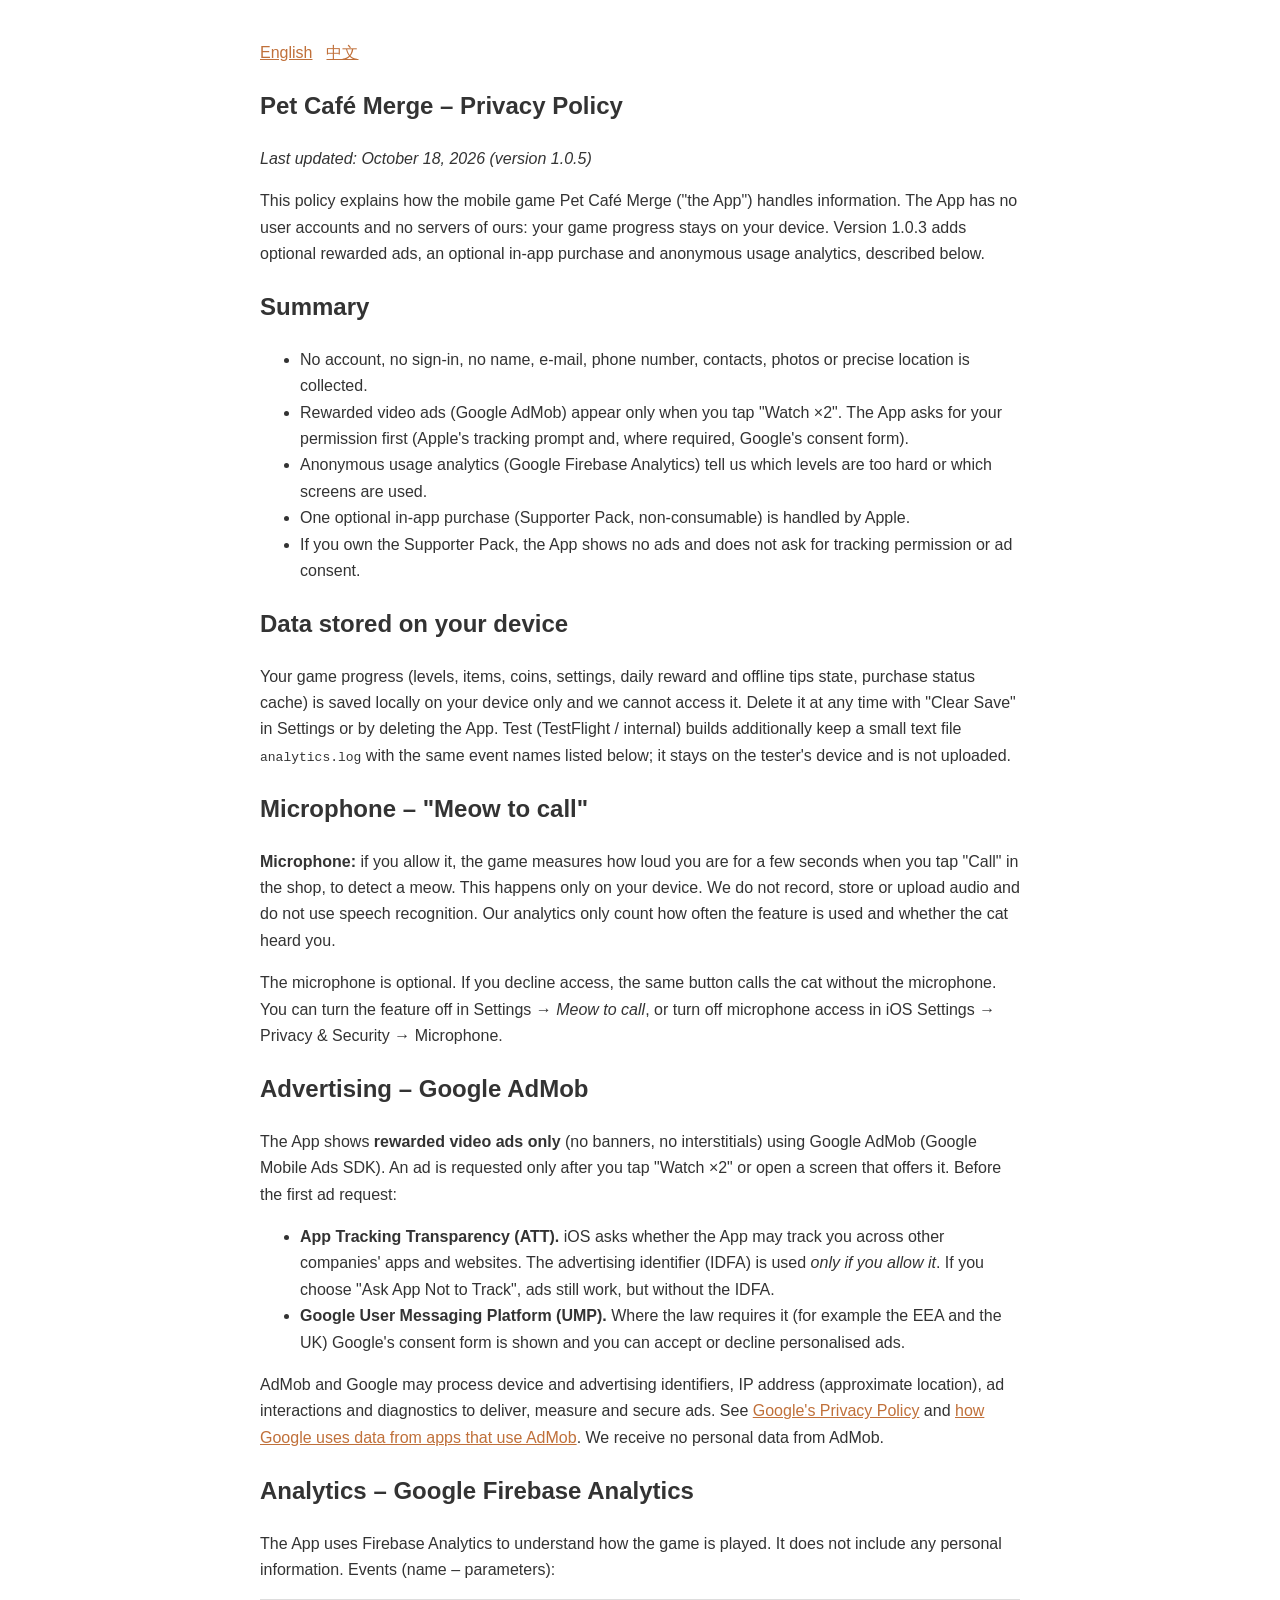
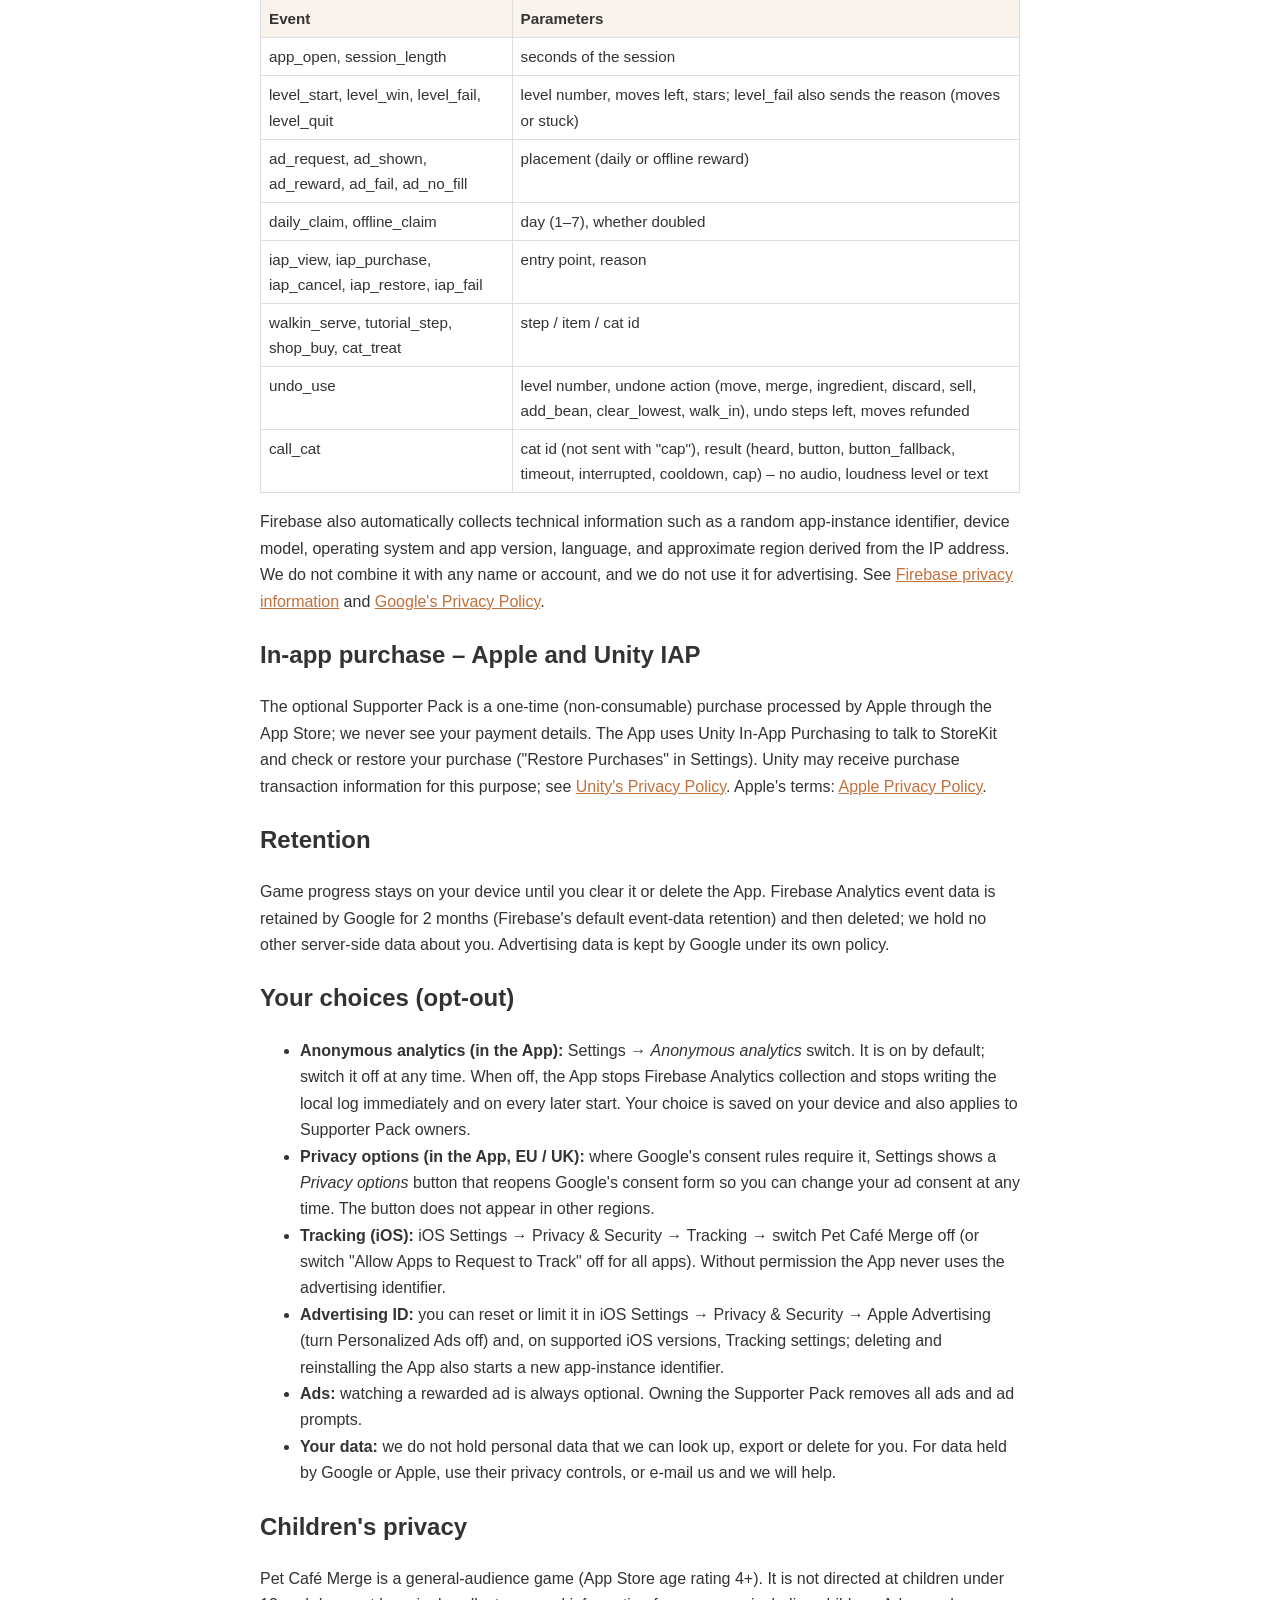
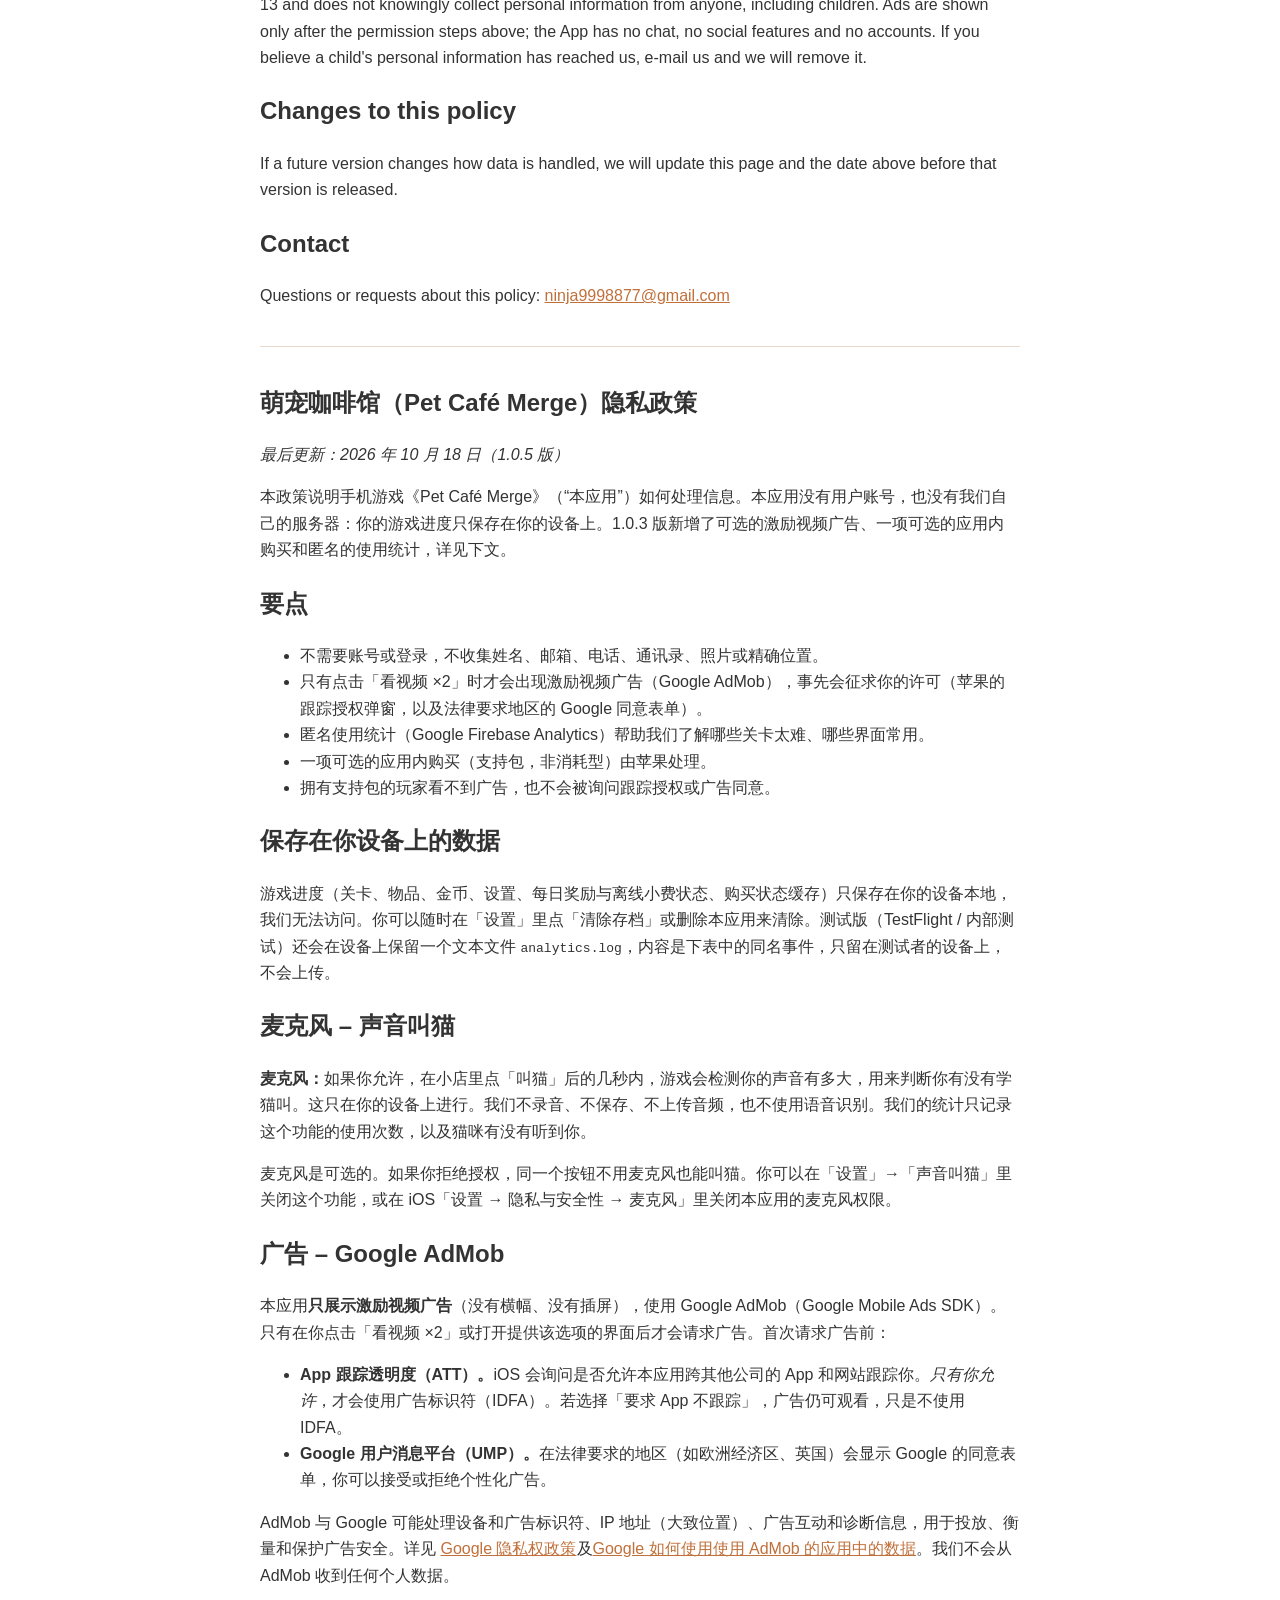
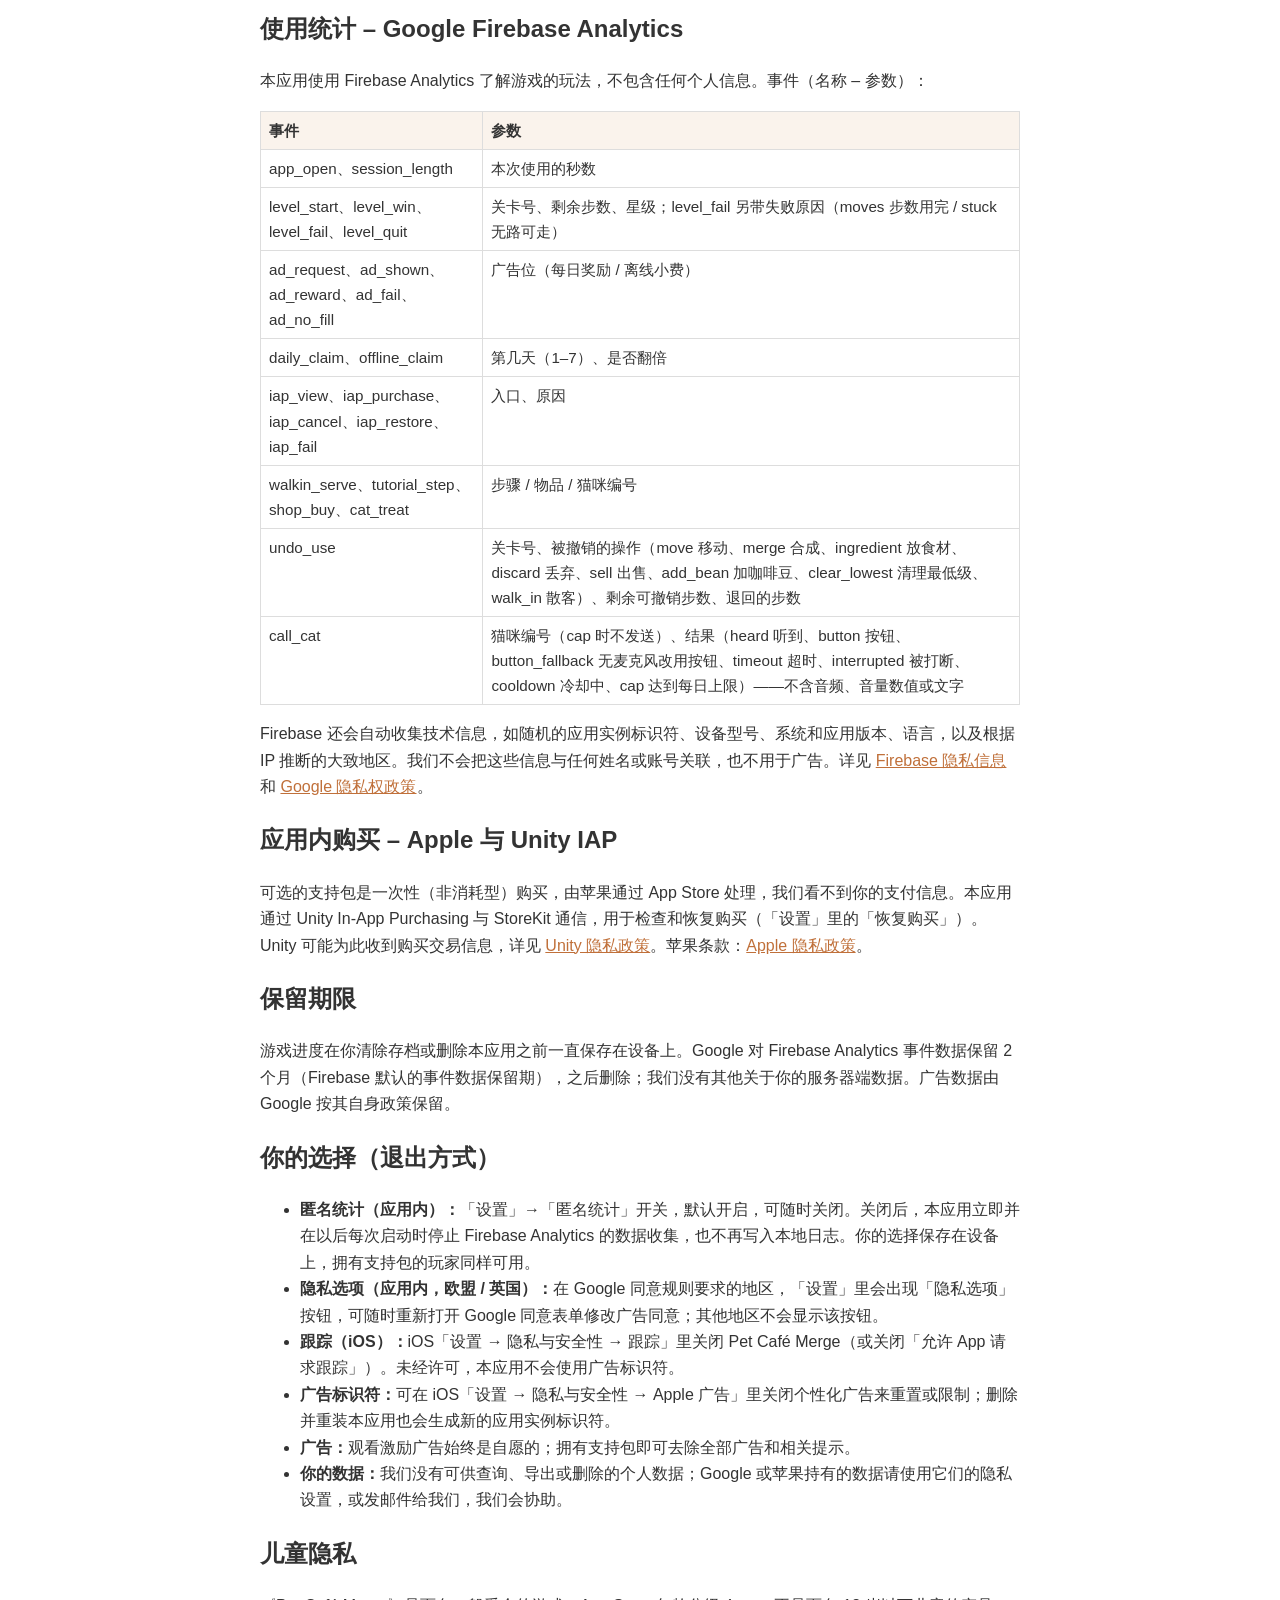
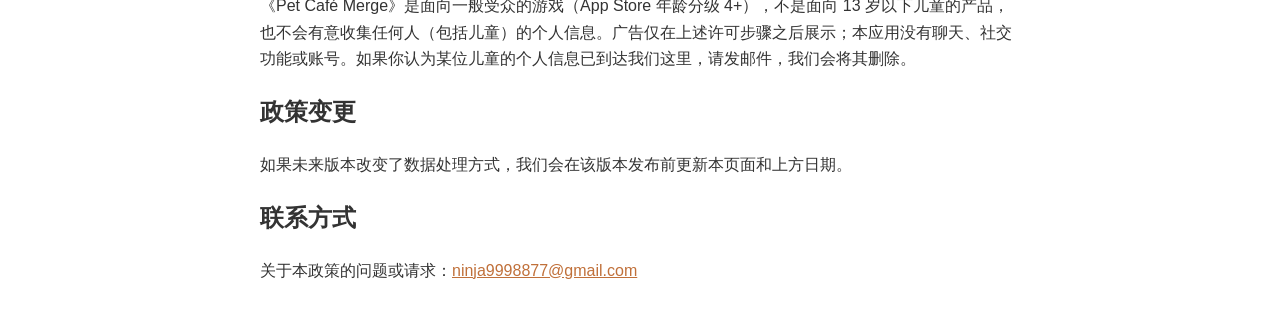
==== privacy.html @ ba5e9dc6 "privacy.html: events table = all events the app logs: add undo_use (1.0.4), level_fail reason, call_" ====
<!doctype html><html lang="en"><head><meta charset="utf-8"><meta name="viewport" content="width=device-width,initial-scale=1"><title>Pet Café Merge – Privacy Policy / 隐私政策</title>
<style>body{font-family:-apple-system,Helvetica,Arial,"PingFang SC","Hiragino Sans GB","Microsoft YaHei",sans-serif;max-width:760px;margin:40px auto;padding:0 20px;line-height:1.65;color:#333}a{color:#c0703a}table{border-collapse:collapse;width:100%;margin:12px 0}td,th{border:1px solid #ddd;padding:6px 8px;text-align:left;vertical-align:top;font-size:.95em}th{background:#faf3ec}nav a{margin-right:14px}hr{border:0;border-top:1px solid #e6d9cc;margin:36px 0}</style></head>
<body>
<nav><a href="#en">English</a><a href="#zh">中文</a></nav>

<section id="en" lang="en">
<h1>Pet Café Merge – Privacy Policy</h1>
<p><em>Last updated: October 18, 2026 (version 1.0.5)</em></p>
<p>This policy explains how the mobile game Pet Café Merge ("the App") handles information. The App has no user accounts and no servers of ours: your game progress stays on your device. Version 1.0.3 adds optional rewarded ads, an optional in-app purchase and anonymous usage analytics, described below.</p>

<h2>Summary</h2>
<ul>
<li>No account, no sign-in, no name, e-mail, phone number, contacts, photos or precise location is collected.</li>
<li>Rewarded video ads (Google AdMob) appear only when you tap "Watch ×2". The App asks for your permission first (Apple's tracking prompt and, where required, Google's consent form).</li>
<li>Anonymous usage analytics (Google Firebase Analytics) tell us which levels are too hard or which screens are used.</li>
<li>One optional in-app purchase (Supporter Pack, non-consumable) is handled by Apple.</li>
<li>If you own the Supporter Pack, the App shows no ads and does not ask for tracking permission or ad consent.</li>
</ul>

<h2>Data stored on your device</h2>
<p>Your game progress (levels, items, coins, settings, daily reward and offline tips state, purchase status cache) is saved locally on your device only and we cannot access it. Delete it at any time with "Clear Save" in Settings or by deleting the App. Test (TestFlight / internal) builds additionally keep a small text file <code>analytics.log</code> with the same event names listed below; it stays on the tester's device and is not uploaded.</p>

<h2>Microphone – "Meow to call"</h2>
<p><strong>Microphone:</strong> if you allow it, the game measures how loud you are for a few seconds when you tap "Call" in the shop, to detect a meow. This happens only on your device. We do not record, store or upload audio and do not use speech recognition. Our analytics only count how often the feature is used and whether the cat heard you.</p>
<p>The microphone is optional. If you decline access, the same button calls the cat without the microphone. You can turn the feature off in Settings → <em>Meow to call</em>, or turn off microphone access in iOS Settings → Privacy &amp; Security → Microphone.</p>

<h2>Advertising – Google AdMob</h2>
<p>The App shows <strong>rewarded video ads only</strong> (no banners, no interstitials) using Google AdMob (Google Mobile Ads SDK). An ad is requested only after you tap "Watch ×2" or open a screen that offers it. Before the first ad request:</p>
<ul>
<li><strong>App Tracking Transparency (ATT).</strong> iOS asks whether the App may track you across other companies' apps and websites. The advertising identifier (IDFA) is used <em>only if you allow it</em>. If you choose "Ask App Not to Track", ads still work, but without the IDFA.</li>
<li><strong>Google User Messaging Platform (UMP).</strong> Where the law requires it (for example the EEA and the UK) Google's consent form is shown and you can accept or decline personalised ads.</li>
</ul>
<p>AdMob and Google may process device and advertising identifiers, IP address (approximate location), ad interactions and diagnostics to deliver, measure and secure ads. See <a href="https://policies.google.com/privacy">Google's Privacy Policy</a> and <a href="https://support.google.com/admob/answer/6128543">how Google uses data from apps that use AdMob</a>. We receive no personal data from AdMob.</p>

<h2>Analytics – Google Firebase Analytics</h2>
<p>The App uses Firebase Analytics to understand how the game is played. It does not include any personal information. Events (name – parameters):</p>
<table>
<tr><th>Event</th><th>Parameters</th></tr>
<tr><td>app_open, session_length</td><td>seconds of the session</td></tr>
<tr><td>level_start, level_win, level_fail, level_quit</td><td>level number, moves left, stars; level_fail also sends the reason (moves or stuck)</td></tr>
<tr><td>ad_request, ad_shown, ad_reward, ad_fail, ad_no_fill</td><td>placement (daily or offline reward)</td></tr>
<tr><td>daily_claim, offline_claim</td><td>day (1–7), whether doubled</td></tr>
<tr><td>iap_view, iap_purchase, iap_cancel, iap_restore, iap_fail</td><td>entry point, reason</td></tr>
<tr><td>walkin_serve, tutorial_step, shop_buy, cat_treat</td><td>step / item / cat id</td></tr>
<tr><td>undo_use</td><td>level number, undone action (move, merge, ingredient, discard, sell, add_bean, clear_lowest, walk_in), undo steps left, moves refunded</td></tr>
<tr><td>call_cat</td><td>cat id (not sent with "cap"), result (heard, button, button_fallback, timeout, interrupted, cooldown, cap) – no audio, loudness level or text</td></tr>
</table>
<p>Firebase also automatically collects technical information such as a random app-instance identifier, device model, operating system and app version, language, and approximate region derived from the IP address. We do not combine it with any name or account, and we do not use it for advertising. See <a href="https://firebase.google.com/support/privacy">Firebase privacy information</a> and <a href="https://policies.google.com/privacy">Google's Privacy Policy</a>.</p>

<h2>In-app purchase – Apple and Unity IAP</h2>
<p>The optional Supporter Pack is a one-time (non-consumable) purchase processed by Apple through the App Store; we never see your payment details. The App uses Unity In-App Purchasing to talk to StoreKit and check or restore your purchase ("Restore Purchases" in Settings). Unity may receive purchase transaction information for this purpose; see <a href="https://unity.com/legal/privacy-policy">Unity's Privacy Policy</a>. Apple's terms: <a href="https://www.apple.com/legal/privacy/">Apple Privacy Policy</a>.</p>

<h2>Retention</h2>
<p>Game progress stays on your device until you clear it or delete the App. Firebase Analytics event data is retained by Google for 2 months (Firebase's default event-data retention) and then deleted; we hold no other server-side data about you. Advertising data is kept by Google under its own policy.</p>

<h2>Your choices (opt-out)</h2>
<ul>
<li><strong>Anonymous analytics (in the App):</strong> Settings → <em>Anonymous analytics</em> switch. It is on by default; switch it off at any time. When off, the App stops Firebase Analytics collection and stops writing the local log immediately and on every later start. Your choice is saved on your device and also applies to Supporter Pack owners.</li>
<li><strong>Privacy options (in the App, EU / UK):</strong> where Google's consent rules require it, Settings shows a <em>Privacy options</em> button that reopens Google's consent form so you can change your ad consent at any time. The button does not appear in other regions.</li>
<li><strong>Tracking (iOS):</strong> iOS Settings → Privacy &amp; Security → Tracking → switch Pet Café Merge off (or switch "Allow Apps to Request to Track" off for all apps). Without permission the App never uses the advertising identifier.</li>
<li><strong>Advertising ID:</strong> you can reset or limit it in iOS Settings → Privacy &amp; Security → Apple Advertising (turn Personalized Ads off) and, on supported iOS versions, Tracking settings; deleting and reinstalling the App also starts a new app-instance identifier.</li>
<li><strong>Ads:</strong> watching a rewarded ad is always optional. Owning the Supporter Pack removes all ads and ad prompts.</li>
<li><strong>Your data:</strong> we do not hold personal data that we can look up, export or delete for you. For data held by Google or Apple, use their privacy controls, or e-mail us and we will help.</li>
</ul>

<h2>Children's privacy</h2>
<p>Pet Café Merge is a general-audience game (App Store age rating 4+). It is not directed at children under 13 and does not knowingly collect personal information from anyone, including children. Ads are shown only after the permission steps above; the App has no chat, no social features and no accounts. If you believe a child's personal information has reached us, e-mail us and we will remove it.</p>

<h2>Changes to this policy</h2>
<p>If a future version changes how data is handled, we will update this page and the date above before that version is released.</p>

<h2>Contact</h2>
<p>Questions or requests about this policy: <a href="mailto:ninja9998877@gmail.com">ninja9998877@gmail.com</a></p>
</section>

<hr>

<section id="zh" lang="zh-Hans">
<h1>萌宠咖啡馆（Pet Café Merge）隐私政策</h1>
<p><em>最后更新：2026 年 10 月 18 日（1.0.5 版）</em></p>
<p>本政策说明手机游戏《Pet Café Merge》（“本应用”）如何处理信息。本应用没有用户账号，也没有我们自己的服务器：你的游戏进度只保存在你的设备上。1.0.3 版新增了可选的激励视频广告、一项可选的应用内购买和匿名的使用统计，详见下文。</p>

<h2>要点</h2>
<ul>
<li>不需要账号或登录，不收集姓名、邮箱、电话、通讯录、照片或精确位置。</li>
<li>只有点击「看视频 ×2」时才会出现激励视频广告（Google AdMob），事先会征求你的许可（苹果的跟踪授权弹窗，以及法律要求地区的 Google 同意表单）。</li>
<li>匿名使用统计（Google Firebase Analytics）帮助我们了解哪些关卡太难、哪些界面常用。</li>
<li>一项可选的应用内购买（支持包，非消耗型）由苹果处理。</li>
<li>拥有支持包的玩家看不到广告，也不会被询问跟踪授权或广告同意。</li>
</ul>

<h2>保存在你设备上的数据</h2>
<p>游戏进度（关卡、物品、金币、设置、每日奖励与离线小费状态、购买状态缓存）只保存在你的设备本地，我们无法访问。你可以随时在「设置」里点「清除存档」或删除本应用来清除。测试版（TestFlight / 内部测试）还会在设备上保留一个文本文件 <code>analytics.log</code>，内容是下表中的同名事件，只留在测试者的设备上，不会上传。</p>

<h2>麦克风 – 声音叫猫</h2>
<p><strong>麦克风：</strong>如果你允许，在小店里点「叫猫」后的几秒内，游戏会检测你的声音有多大，用来判断你有没有学猫叫。这只在你的设备上进行。我们不录音、不保存、不上传音频，也不使用语音识别。我们的统计只记录这个功能的使用次数，以及猫咪有没有听到你。</p>
<p>麦克风是可选的。如果你拒绝授权，同一个按钮不用麦克风也能叫猫。你可以在「设置」→「声音叫猫」里关闭这个功能，或在 iOS「设置 → 隐私与安全性 → 麦克风」里关闭本应用的麦克风权限。</p>

<h2>广告 – Google AdMob</h2>
<p>本应用<strong>只展示激励视频广告</strong>（没有横幅、没有插屏），使用 Google AdMob（Google Mobile Ads SDK）。只有在你点击「看视频 ×2」或打开提供该选项的界面后才会请求广告。首次请求广告前：</p>
<ul>
<li><strong>App 跟踪透明度（ATT）。</strong>iOS 会询问是否允许本应用跨其他公司的 App 和网站跟踪你。<em>只有你允许</em>，才会使用广告标识符（IDFA）。若选择「要求 App 不跟踪」，广告仍可观看，只是不使用 IDFA。</li>
<li><strong>Google 用户消息平台（UMP）。</strong>在法律要求的地区（如欧洲经济区、英国）会显示 Google 的同意表单，你可以接受或拒绝个性化广告。</li>
</ul>
<p>AdMob 与 Google 可能处理设备和广告标识符、IP 地址（大致位置）、广告互动和诊断信息，用于投放、衡量和保护广告安全。详见 <a href="https://policies.google.com/privacy?hl=zh-CN">Google 隐私权政策</a>及<a href="https://support.google.com/admob/answer/6128543?hl=zh-Hans">Google 如何使用使用 AdMob 的应用中的数据</a>。我们不会从 AdMob 收到任何个人数据。</p>

<h2>使用统计 – Google Firebase Analytics</h2>
<p>本应用使用 Firebase Analytics 了解游戏的玩法，不包含任何个人信息。事件（名称 – 参数）：</p>
<table>
<tr><th>事件</th><th>参数</th></tr>
<tr><td>app_open、session_length</td><td>本次使用的秒数</td></tr>
<tr><td>level_start、level_win、level_fail、level_quit</td><td>关卡号、剩余步数、星级；level_fail 另带失败原因（moves 步数用完 / stuck 无路可走）</td></tr>
<tr><td>ad_request、ad_shown、ad_reward、ad_fail、ad_no_fill</td><td>广告位（每日奖励 / 离线小费）</td></tr>
<tr><td>daily_claim、offline_claim</td><td>第几天（1–7）、是否翻倍</td></tr>
<tr><td>iap_view、iap_purchase、iap_cancel、iap_restore、iap_fail</td><td>入口、原因</td></tr>
<tr><td>walkin_serve、tutorial_step、shop_buy、cat_treat</td><td>步骤 / 物品 / 猫咪编号</td></tr>
<tr><td>undo_use</td><td>关卡号、被撤销的操作（move 移动、merge 合成、ingredient 放食材、discard 丢弃、sell 出售、add_bean 加咖啡豆、clear_lowest 清理最低级、walk_in 散客）、剩余可撤销步数、退回的步数</td></tr>
<tr><td>call_cat</td><td>猫咪编号（cap 时不发送）、结果（heard 听到、button 按钮、button_fallback 无麦克风改用按钮、timeout 超时、interrupted 被打断、cooldown 冷却中、cap 达到每日上限）——不含音频、音量数值或文字</td></tr>
</table>
<p>Firebase 还会自动收集技术信息，如随机的应用实例标识符、设备型号、系统和应用版本、语言，以及根据 IP 推断的大致地区。我们不会把这些信息与任何姓名或账号关联，也不用于广告。详见 <a href="https://firebase.google.com/support/privacy?hl=zh-cn">Firebase 隐私信息</a>和 <a href="https://policies.google.com/privacy?hl=zh-CN">Google 隐私权政策</a>。</p>

<h2>应用内购买 – Apple 与 Unity IAP</h2>
<p>可选的支持包是一次性（非消耗型）购买，由苹果通过 App Store 处理，我们看不到你的支付信息。本应用通过 Unity In-App Purchasing 与 StoreKit 通信，用于检查和恢复购买（「设置」里的「恢复购买」）。Unity 可能为此收到购买交易信息，详见 <a href="https://unity.com/legal/privacy-policy">Unity 隐私政策</a>。苹果条款：<a href="https://www.apple.com/legal/privacy/zh-cn/">Apple 隐私政策</a>。</p>

<h2>保留期限</h2>
<p>游戏进度在你清除存档或删除本应用之前一直保存在设备上。Google 对 Firebase Analytics 事件数据保留 2 个月（Firebase 默认的事件数据保留期），之后删除；我们没有其他关于你的服务器端数据。广告数据由 Google 按其自身政策保留。</p>

<h2>你的选择（退出方式）</h2>
<ul>
<li><strong>匿名统计（应用内）：</strong>「设置」→「匿名统计」开关，默认开启，可随时关闭。关闭后，本应用立即并在以后每次启动时停止 Firebase Analytics 的数据收集，也不再写入本地日志。你的选择保存在设备上，拥有支持包的玩家同样可用。</li>
<li><strong>隐私选项（应用内，欧盟 / 英国）：</strong>在 Google 同意规则要求的地区，「设置」里会出现「隐私选项」按钮，可随时重新打开 Google 同意表单修改广告同意；其他地区不会显示该按钮。</li>
<li><strong>跟踪（iOS）：</strong>iOS「设置 → 隐私与安全性 → 跟踪」里关闭 Pet Café Merge（或关闭「允许 App 请求跟踪」）。未经许可，本应用不会使用广告标识符。</li>
<li><strong>广告标识符：</strong>可在 iOS「设置 → 隐私与安全性 → Apple 广告」里关闭个性化广告来重置或限制；删除并重装本应用也会生成新的应用实例标识符。</li>
<li><strong>广告：</strong>观看激励广告始终是自愿的；拥有支持包即可去除全部广告和相关提示。</li>
<li><strong>你的数据：</strong>我们没有可供查询、导出或删除的个人数据；Google 或苹果持有的数据请使用它们的隐私设置，或发邮件给我们，我们会协助。</li>
</ul>

<h2>儿童隐私</h2>
<p>《Pet Café Merge》是面向一般受众的游戏（App Store 年龄分级 4+），不是面向 13 岁以下儿童的产品，也不会有意收集任何人（包括儿童）的个人信息。广告仅在上述许可步骤之后展示；本应用没有聊天、社交功能或账号。如果你认为某位儿童的个人信息已到达我们这里，请发邮件，我们会将其删除。</p>

<h2>政策变更</h2>
<p>如果未来版本改变了数据处理方式，我们会在该版本发布前更新本页面和上方日期。</p>

<h2>联系方式</h2>
<p>关于本政策的问题或请求：<a href="mailto:ninja9998877@gmail.com">ninja9998877@gmail.com</a></p>
</section>
</body></html>
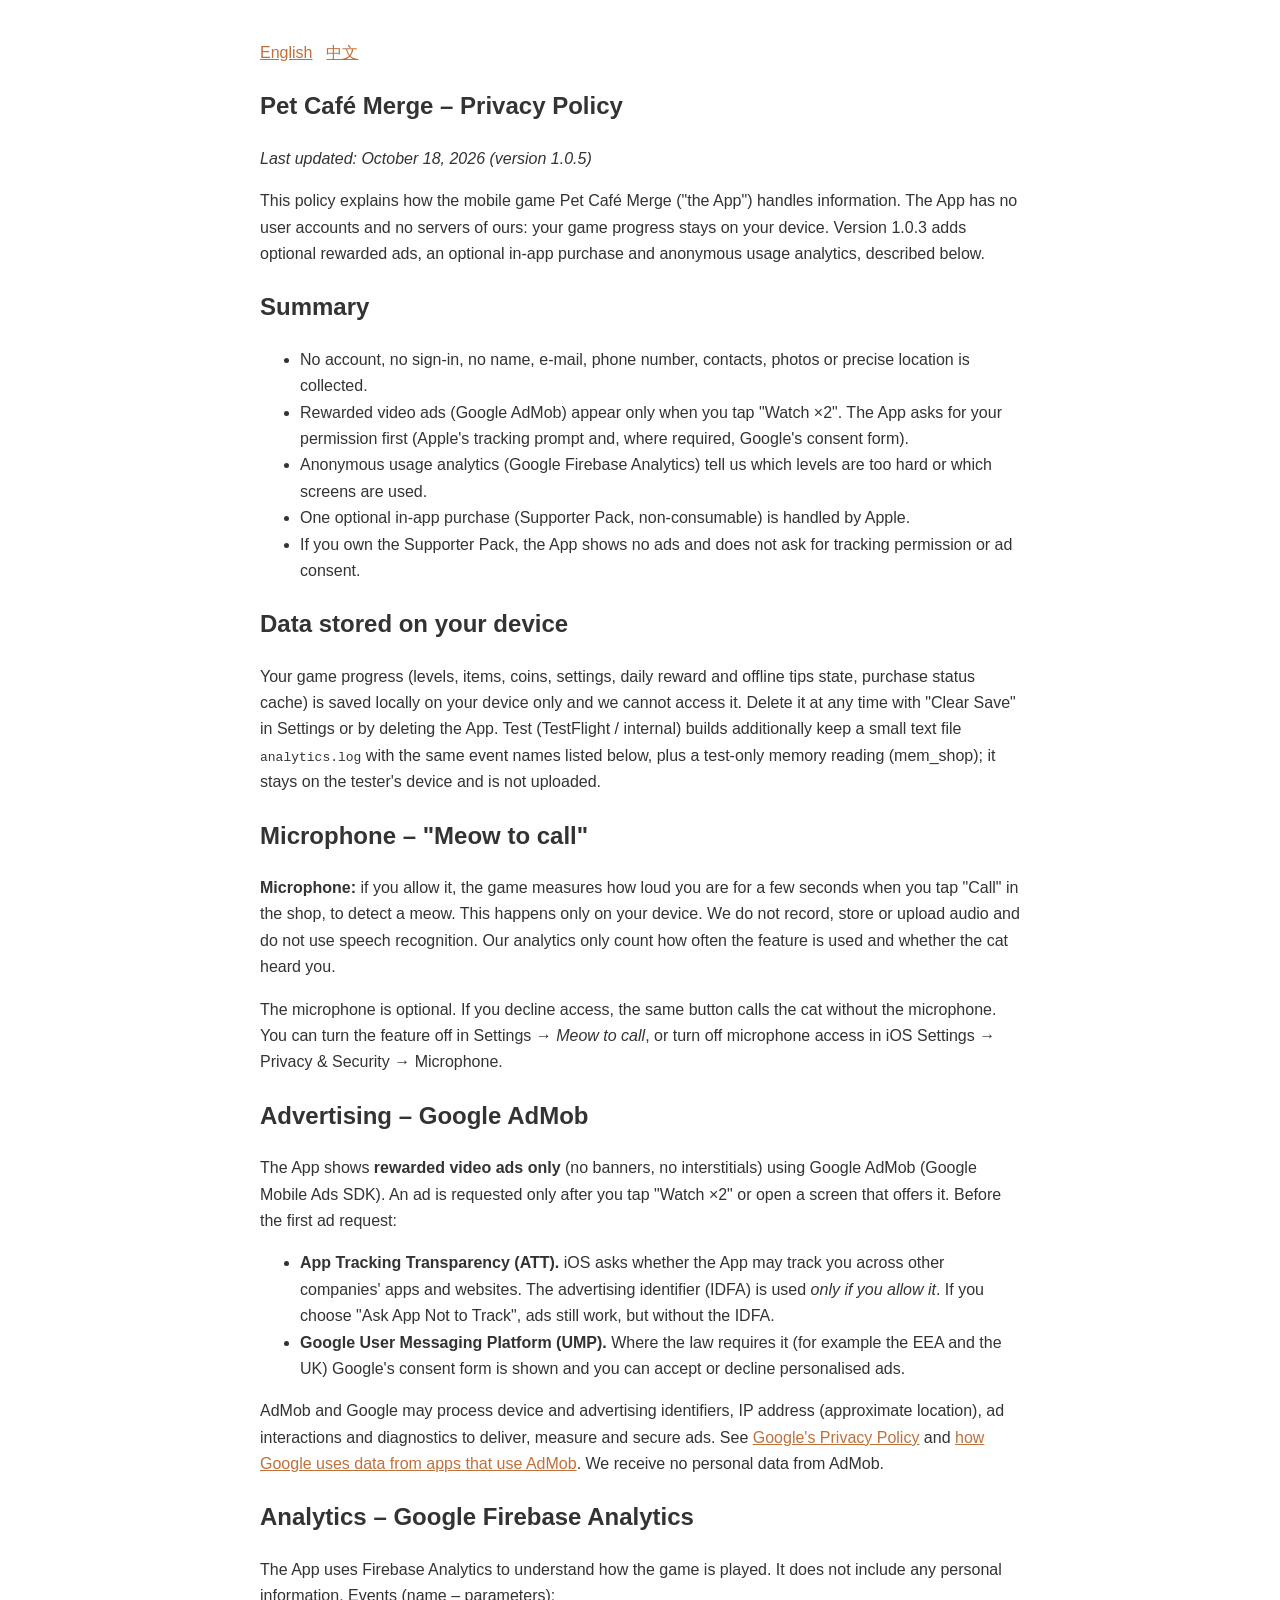
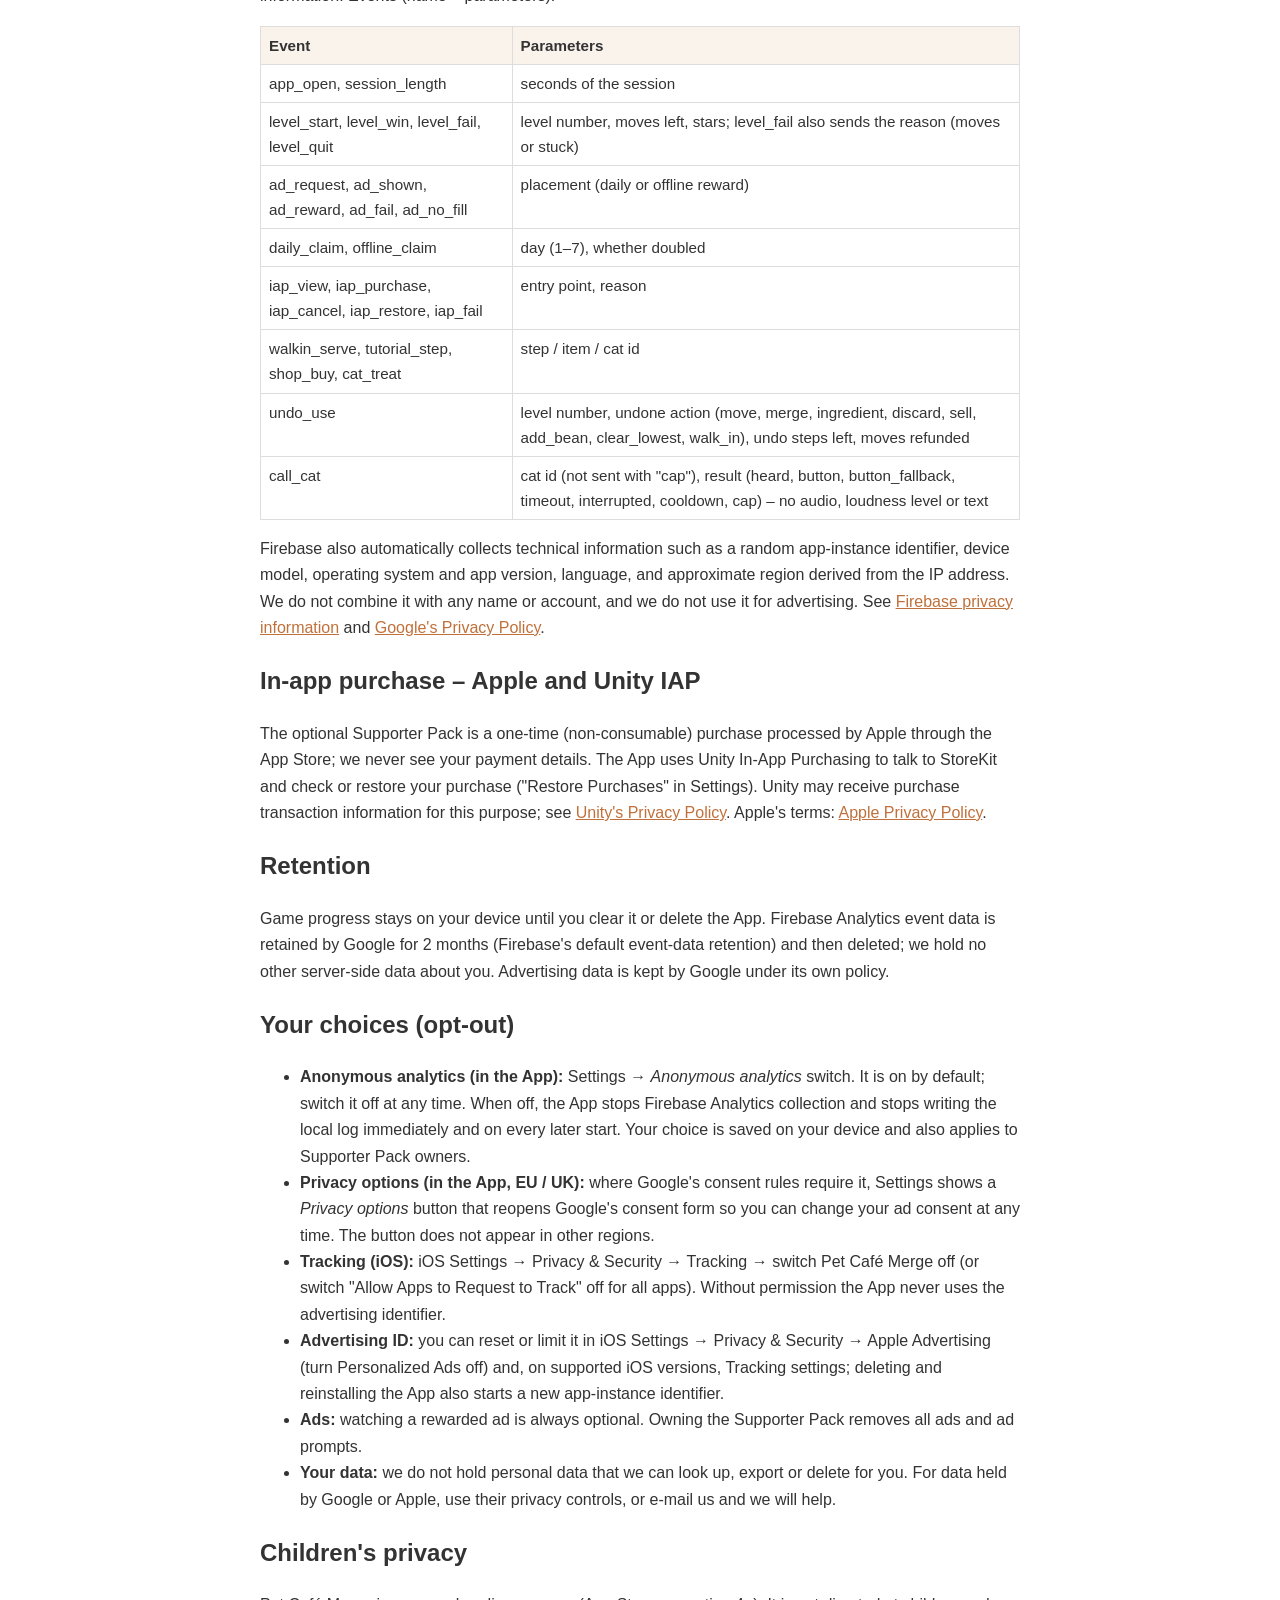
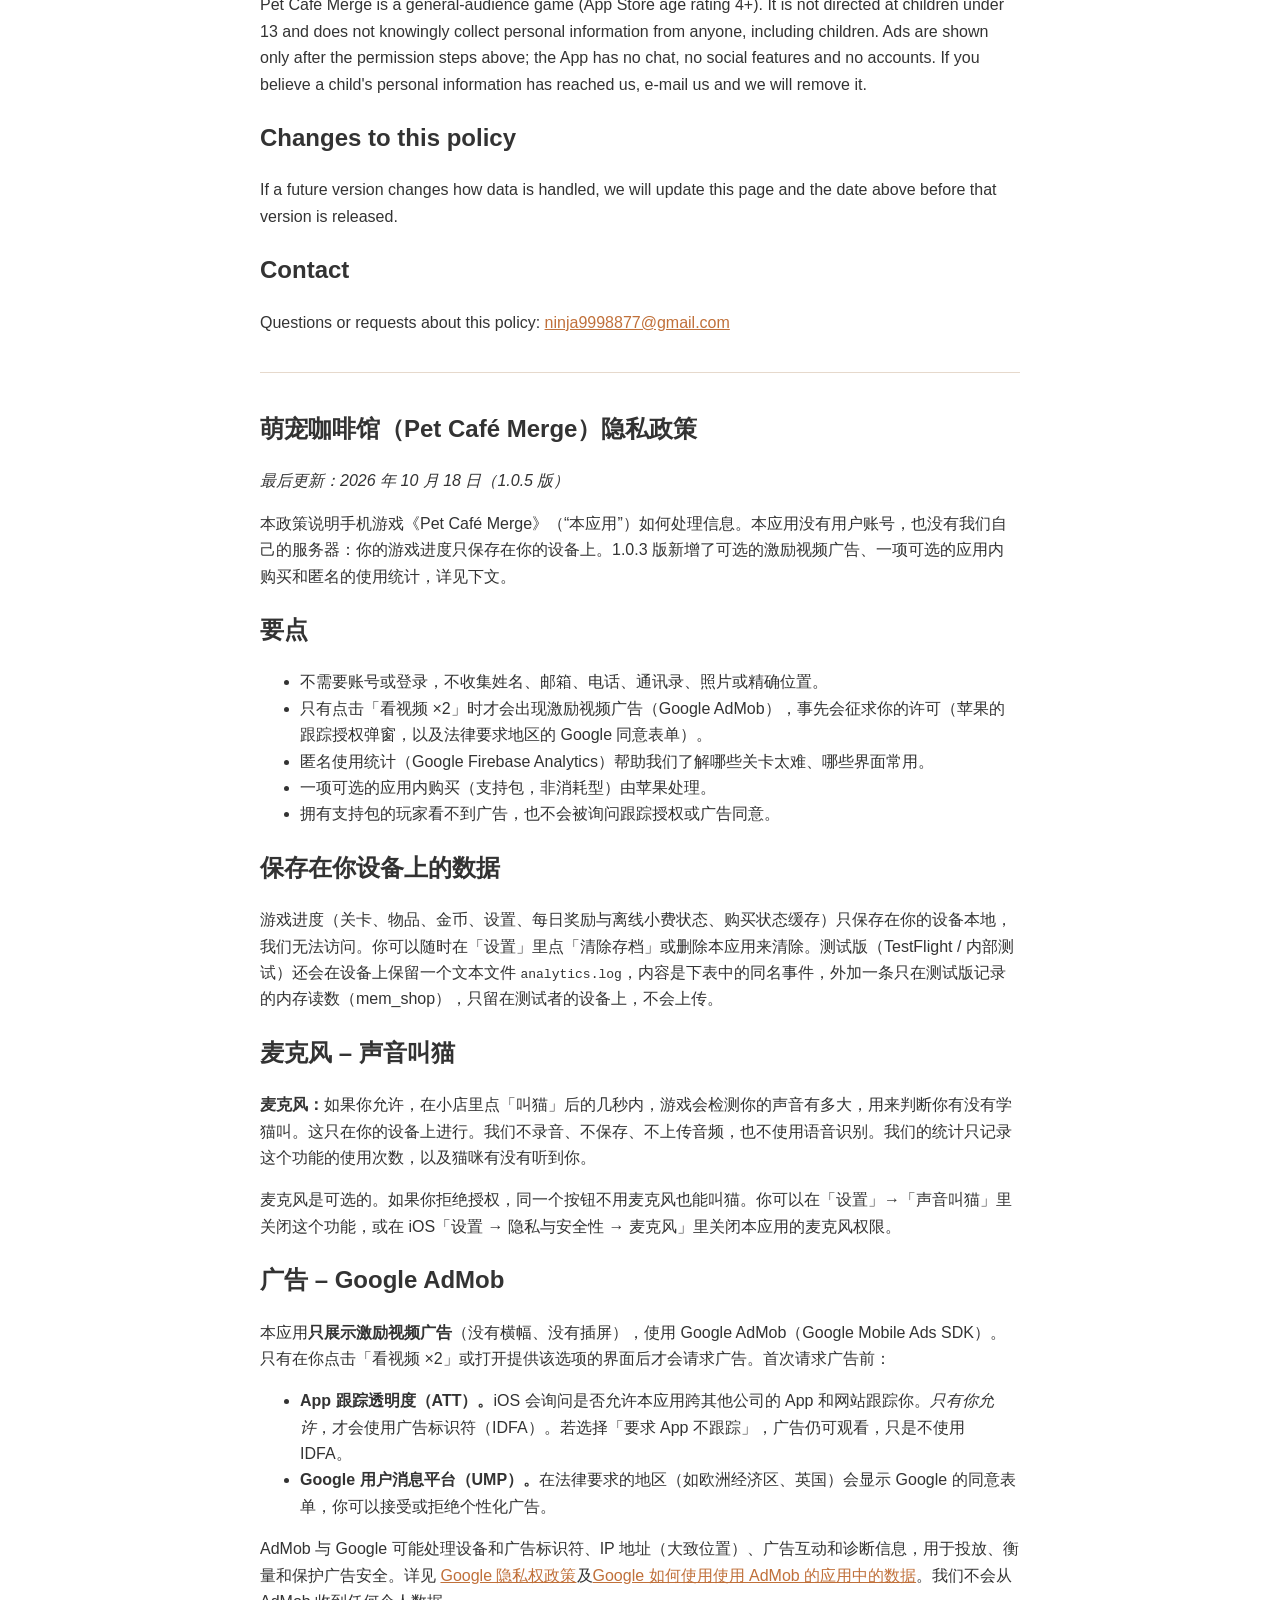
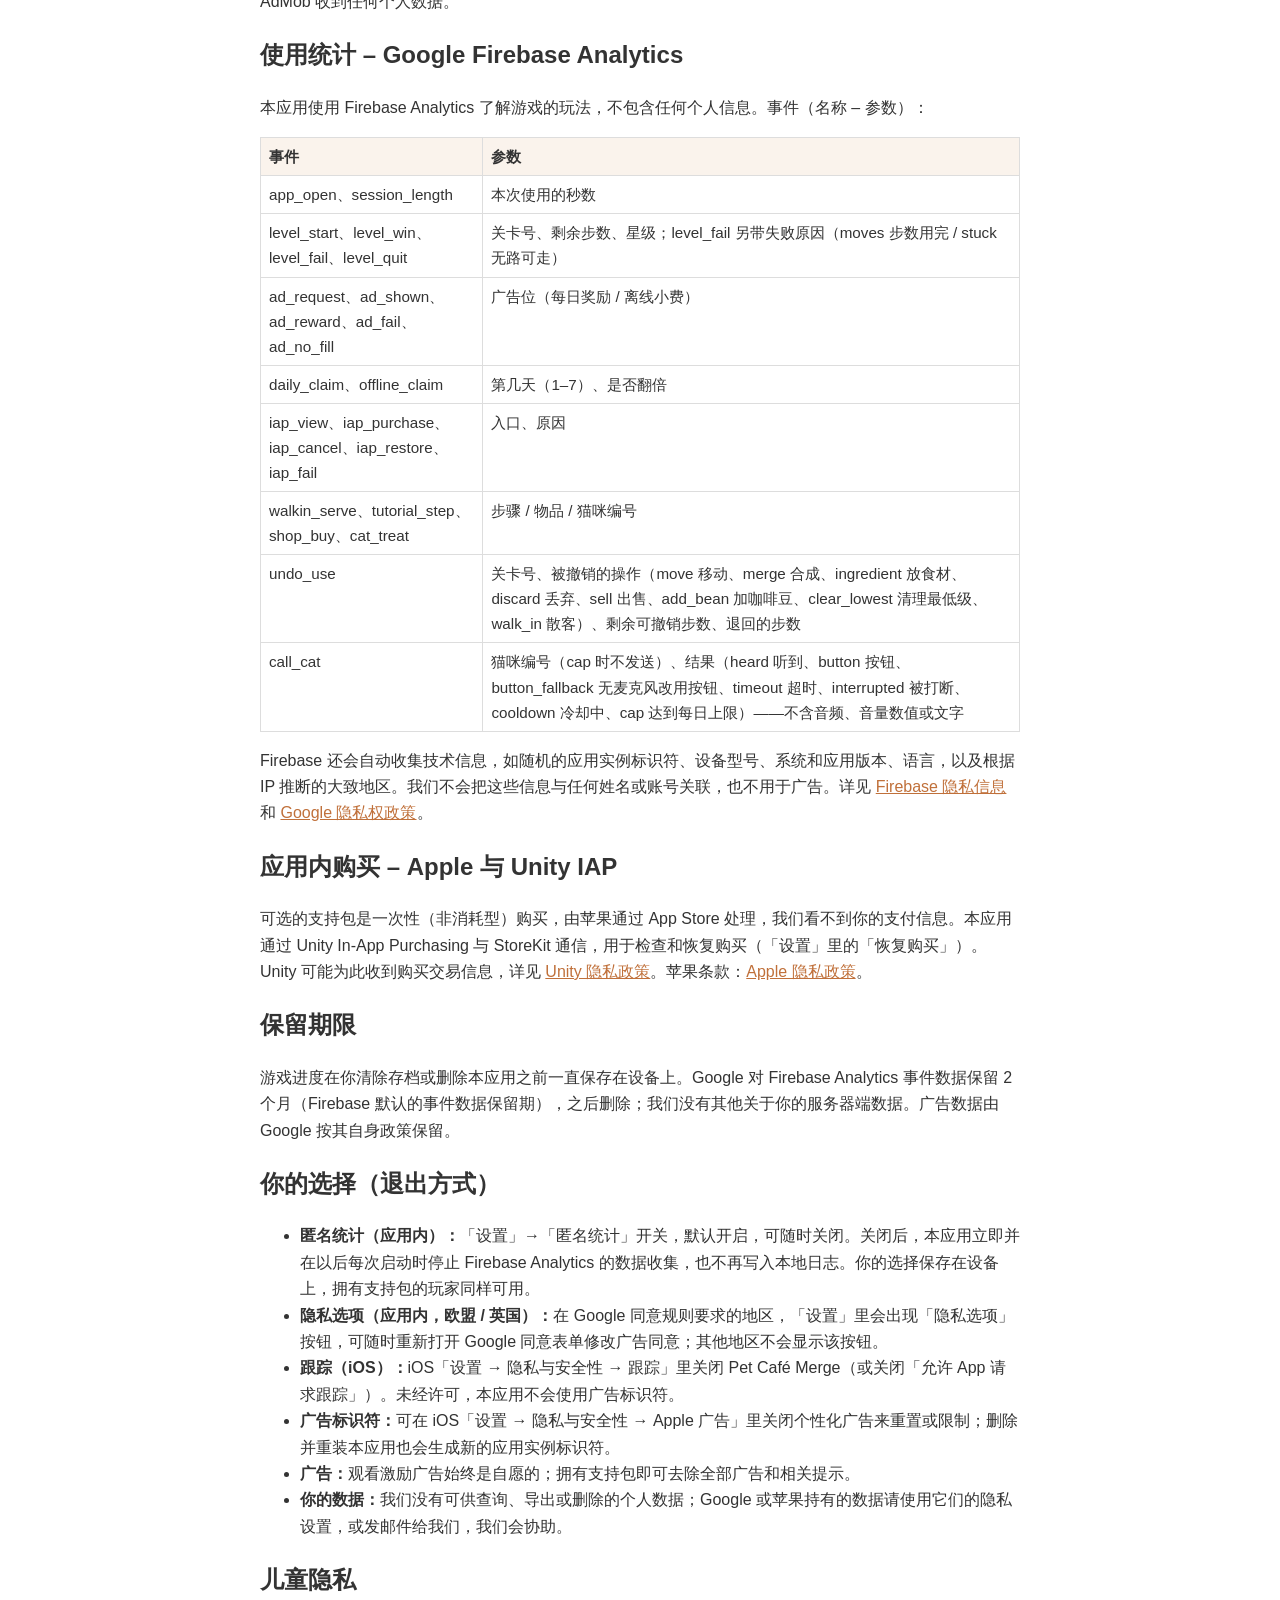
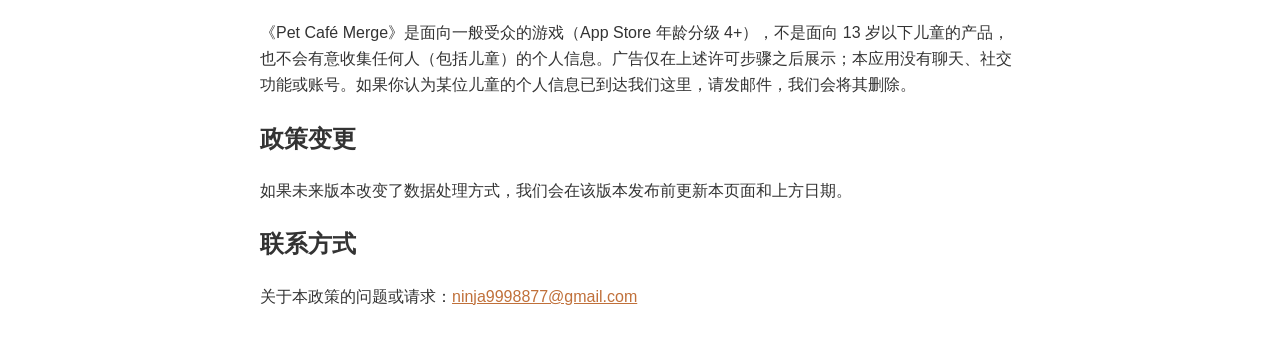
==== commit 1e1a8ec7: "privacy.html: test-build analytics.log also has a test-only memory reading (mem_shop), EN + 中文" ====
--- a/privacy.html
+++ b/privacy.html
@@ -18,7 +18,7 @@
 </ul>
 
 <h2>Data stored on your device</h2>
-<p>Your game progress (levels, items, coins, settings, daily reward and offline tips state, purchase status cache) is saved locally on your device only and we cannot access it. Delete it at any time with "Clear Save" in Settings or by deleting the App. Test (TestFlight / internal) builds additionally keep a small text file <code>analytics.log</code> with the same event names listed below; it stays on the tester's device and is not uploaded.</p>
+<p>Your game progress (levels, items, coins, settings, daily reward and offline tips state, purchase status cache) is saved locally on your device only and we cannot access it. Delete it at any time with "Clear Save" in Settings or by deleting the App. Test (TestFlight / internal) builds additionally keep a small text file <code>analytics.log</code> with the same event names listed below, plus a test-only memory reading (mem_shop); it stays on the tester's device and is not uploaded.</p>
 
 <h2>Microphone – "Meow to call"</h2>
 <p><strong>Microphone:</strong> if you allow it, the game measures how loud you are for a few seconds when you tap "Call" in the shop, to detect a meow. This happens only on your device. We do not record, store or upload audio and do not use speech recognition. Our analytics only count how often the feature is used and whether the cat heard you.</p>
@@ -90,7 +90,7 @@
 </ul>
 
 <h2>保存在你设备上的数据</h2>
-<p>游戏进度（关卡、物品、金币、设置、每日奖励与离线小费状态、购买状态缓存）只保存在你的设备本地，我们无法访问。你可以随时在「设置」里点「清除存档」或删除本应用来清除。测试版（TestFlight / 内部测试）还会在设备上保留一个文本文件 <code>analytics.log</code>，内容是下表中的同名事件，只留在测试者的设备上，不会上传。</p>
+<p>游戏进度（关卡、物品、金币、设置、每日奖励与离线小费状态、购买状态缓存）只保存在你的设备本地，我们无法访问。你可以随时在「设置」里点「清除存档」或删除本应用来清除。测试版（TestFlight / 内部测试）还会在设备上保留一个文本文件 <code>analytics.log</code>，内容是下表中的同名事件，外加一条只在测试版记录的内存读数（mem_shop），只留在测试者的设备上，不会上传。</p>
 
 <h2>麦克风 – 声音叫猫</h2>
 <p><strong>麦克风：</strong>如果你允许，在小店里点「叫猫」后的几秒内，游戏会检测你的声音有多大，用来判断你有没有学猫叫。这只在你的设备上进行。我们不录音、不保存、不上传音频，也不使用语音识别。我们的统计只记录这个功能的使用次数，以及猫咪有没有听到你。</p>
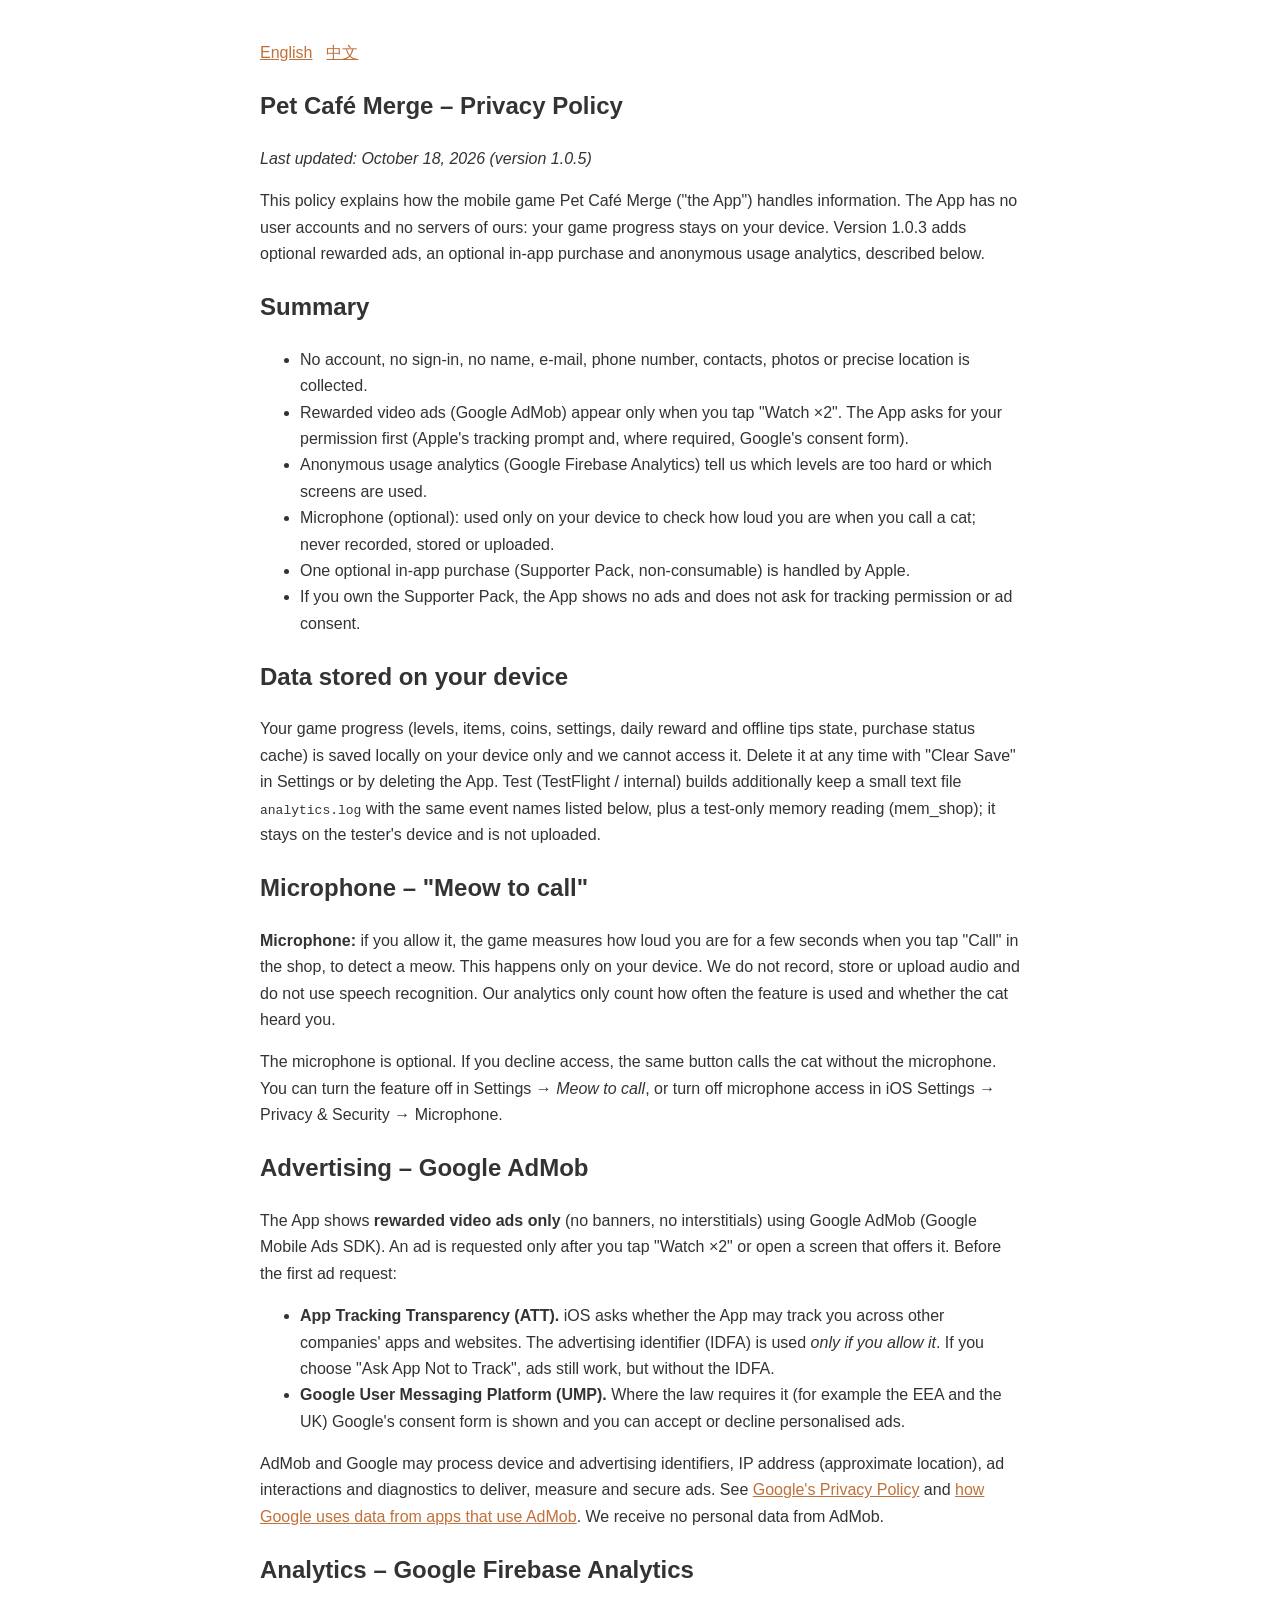
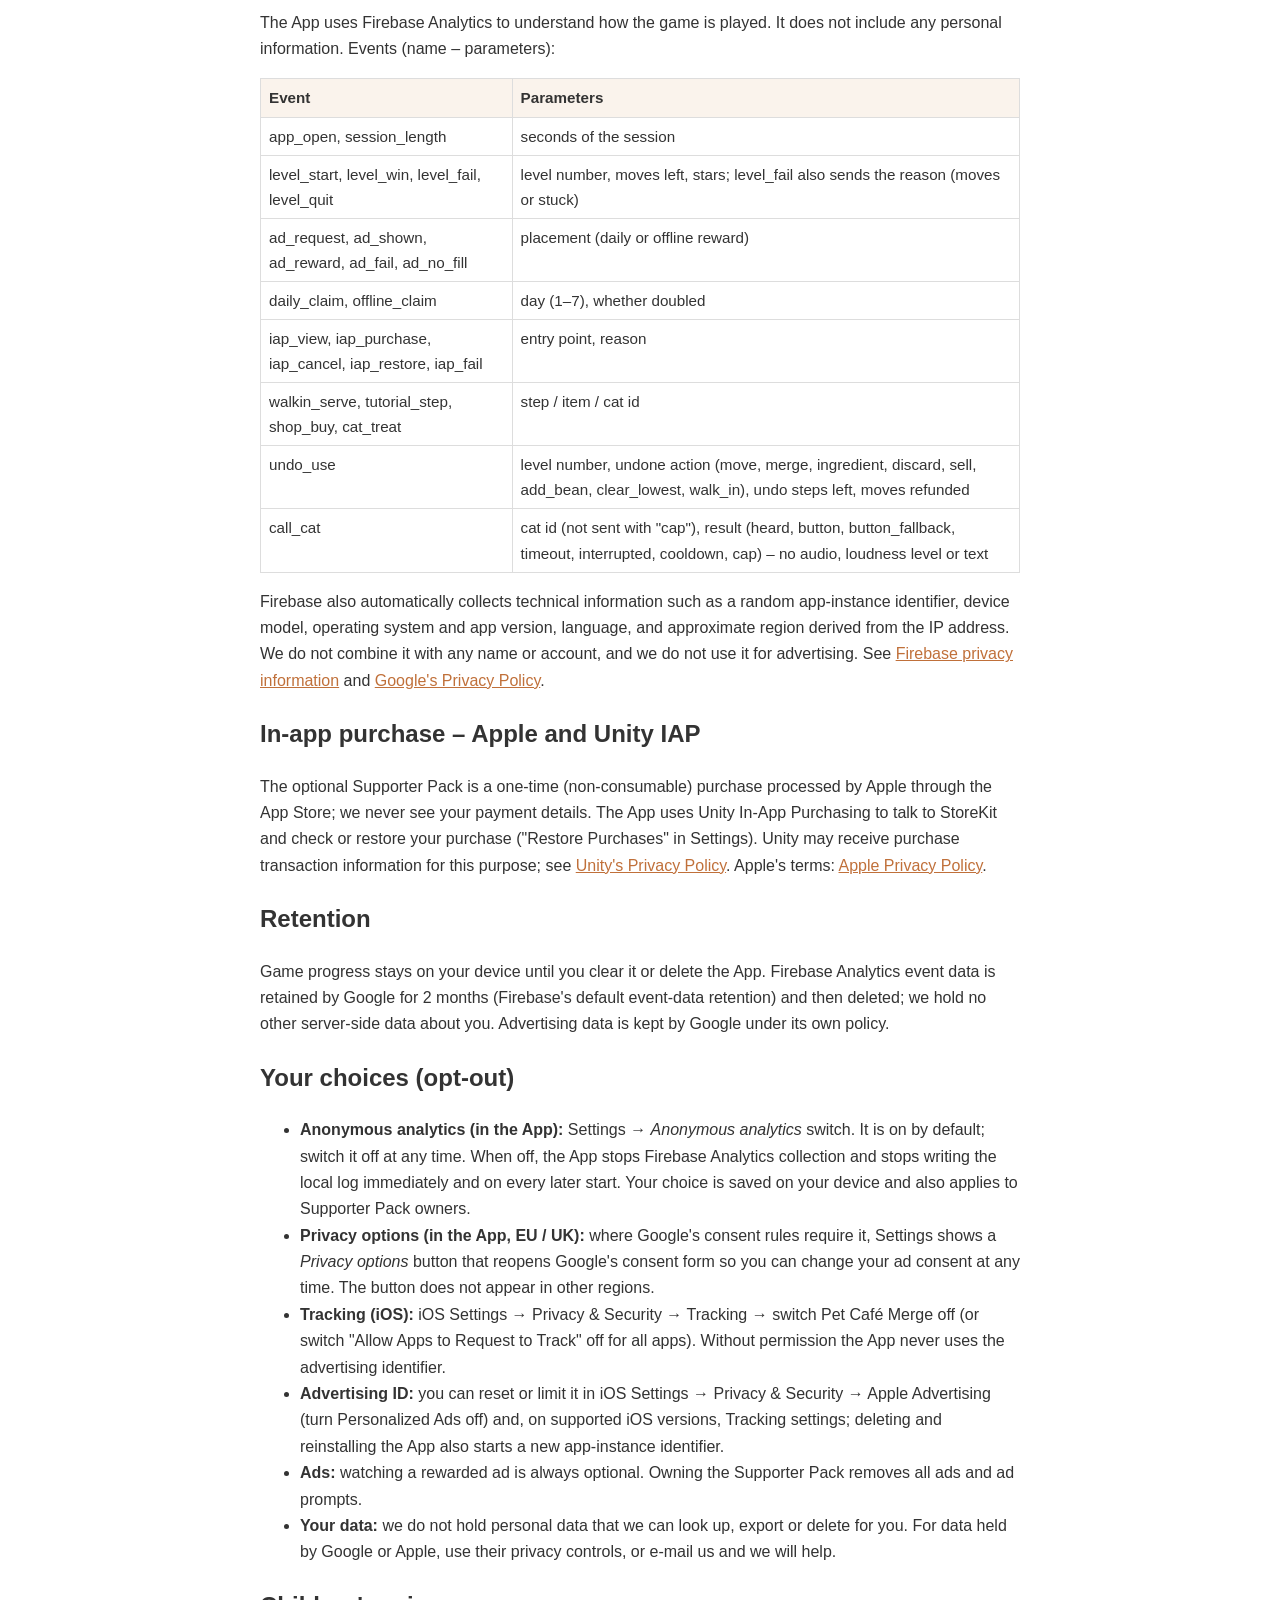
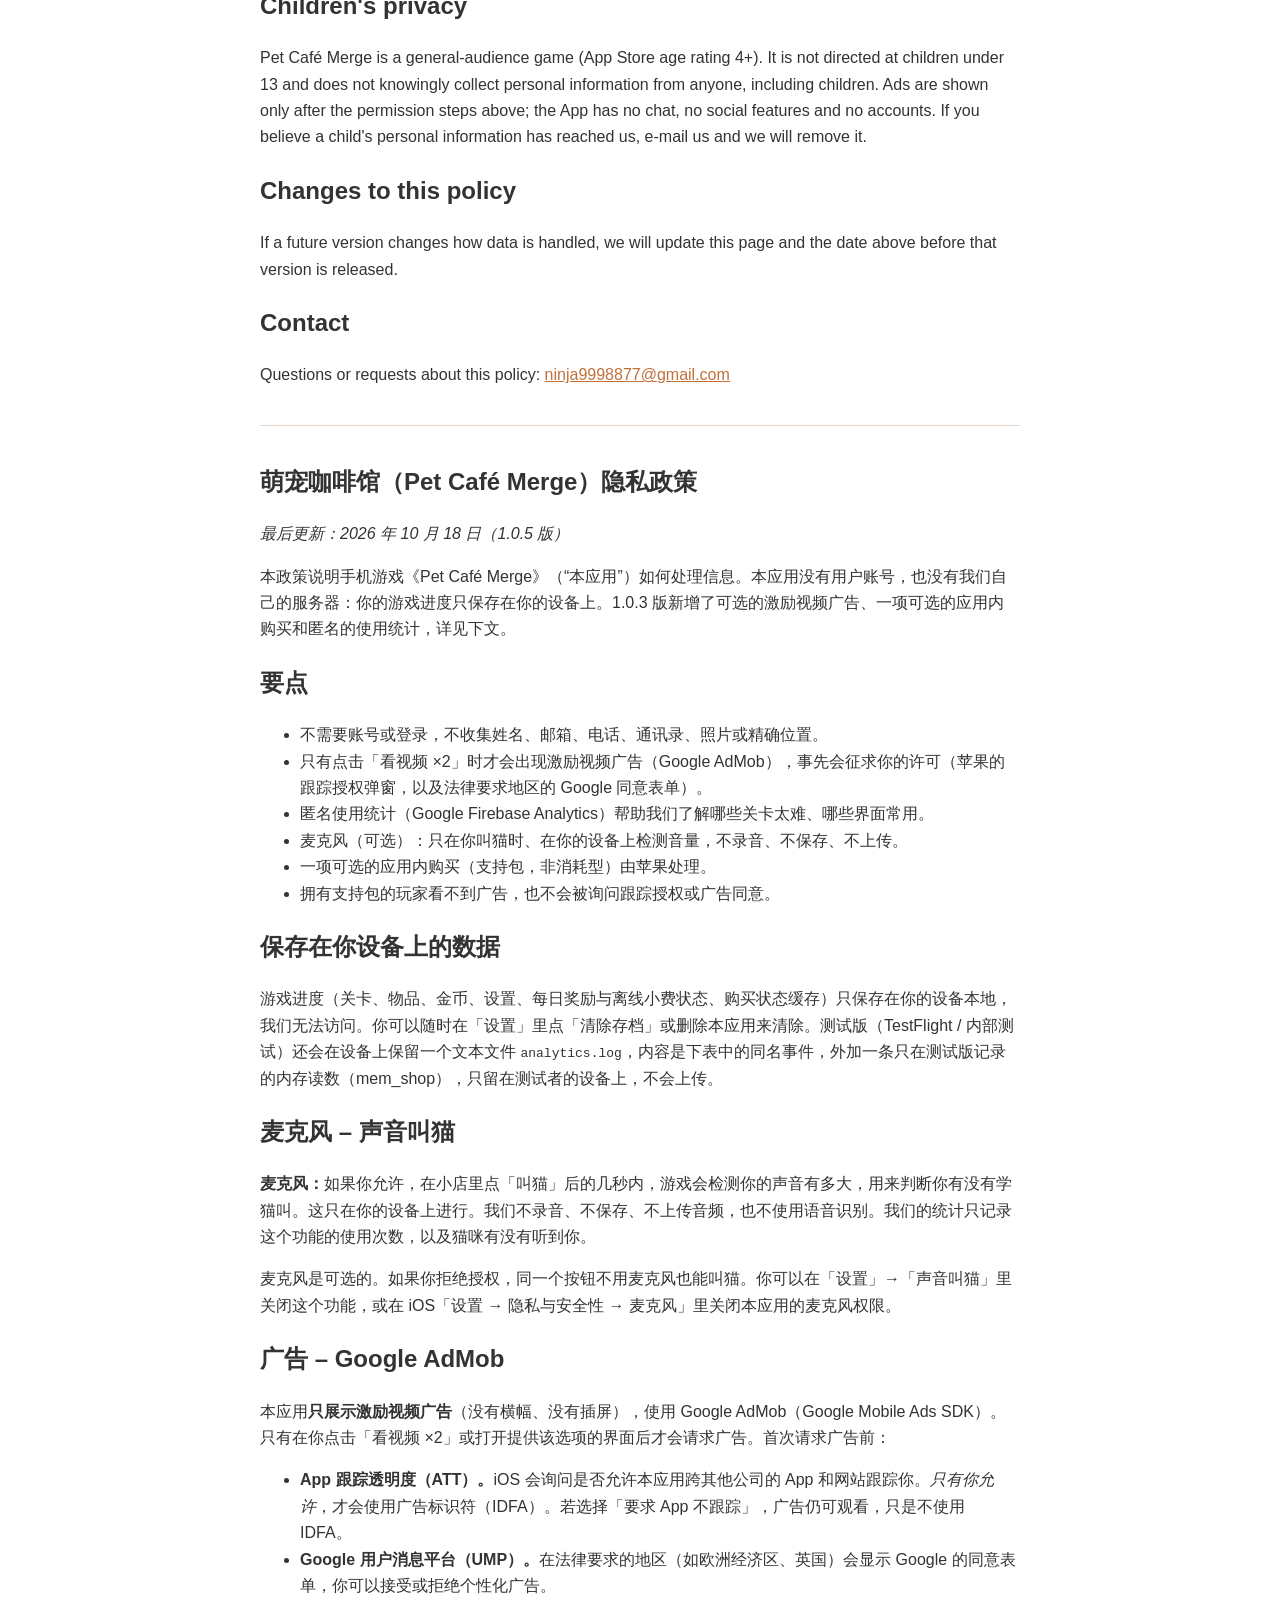
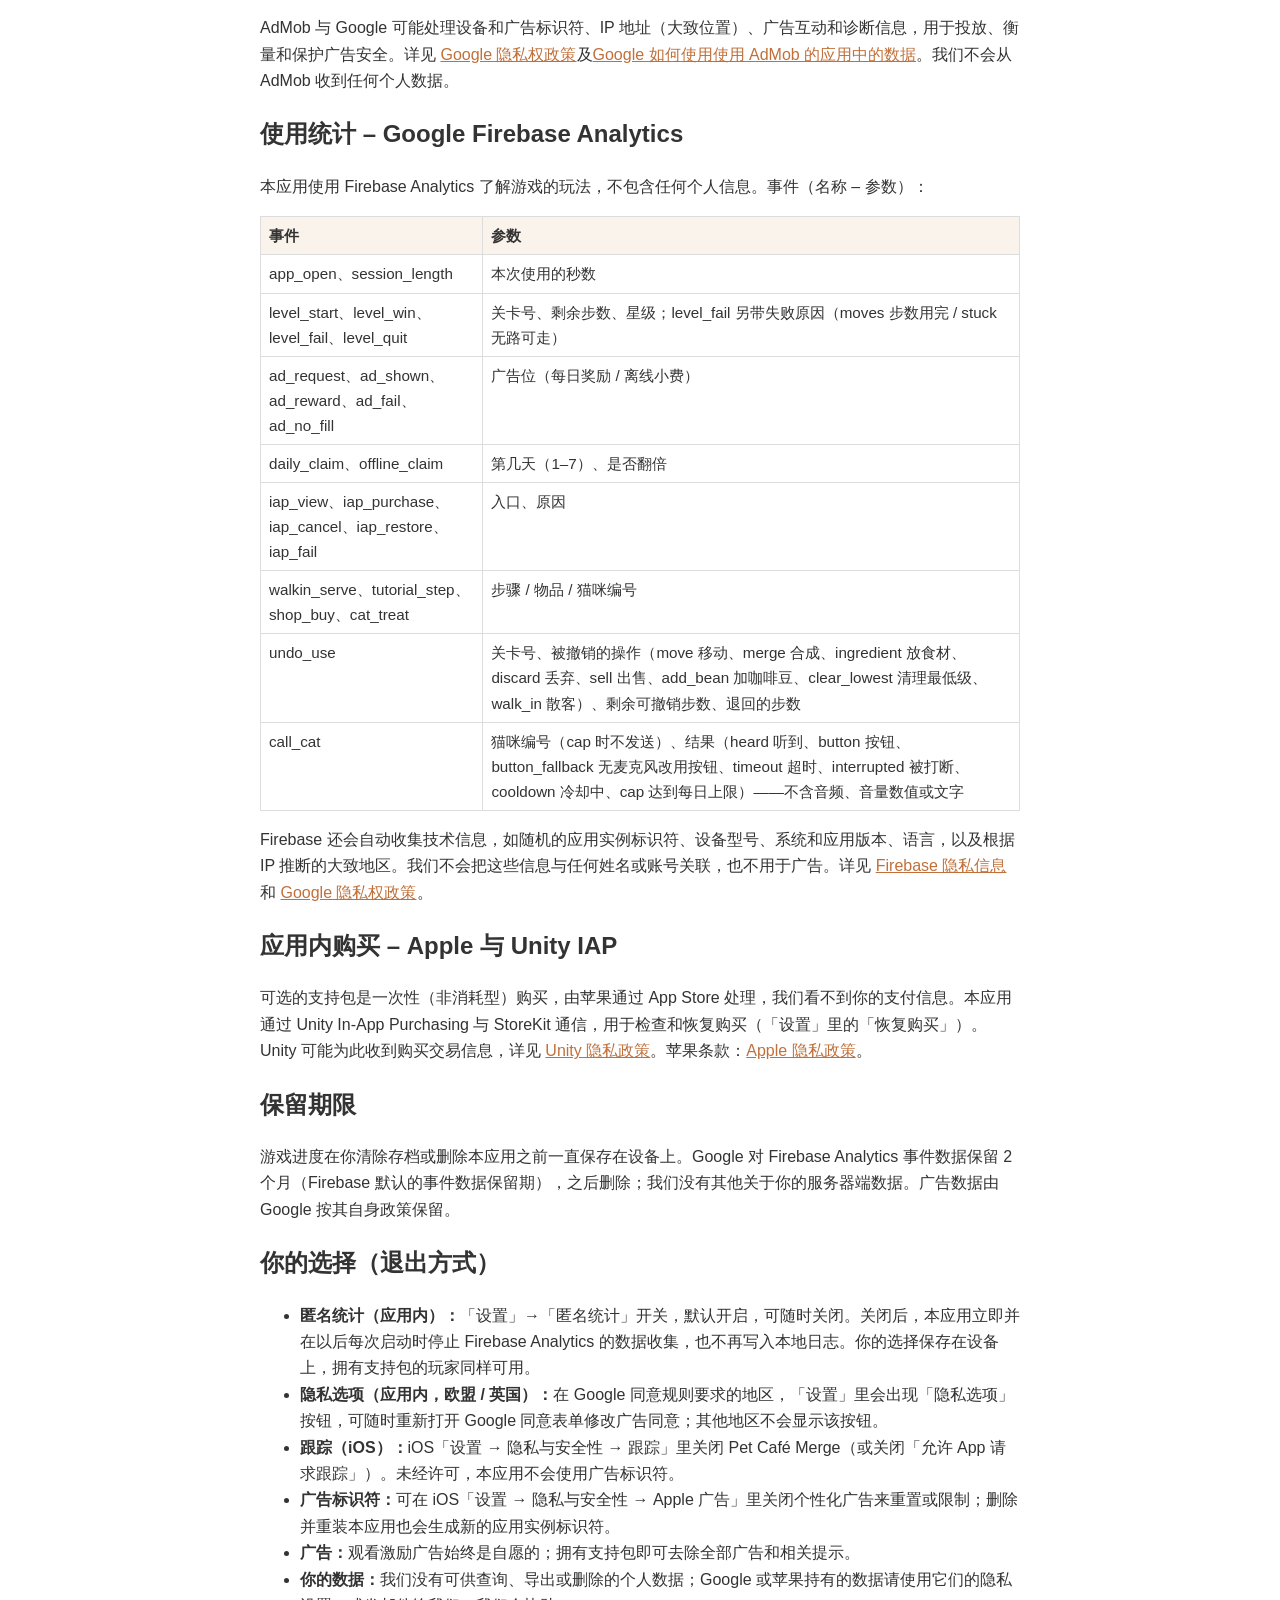
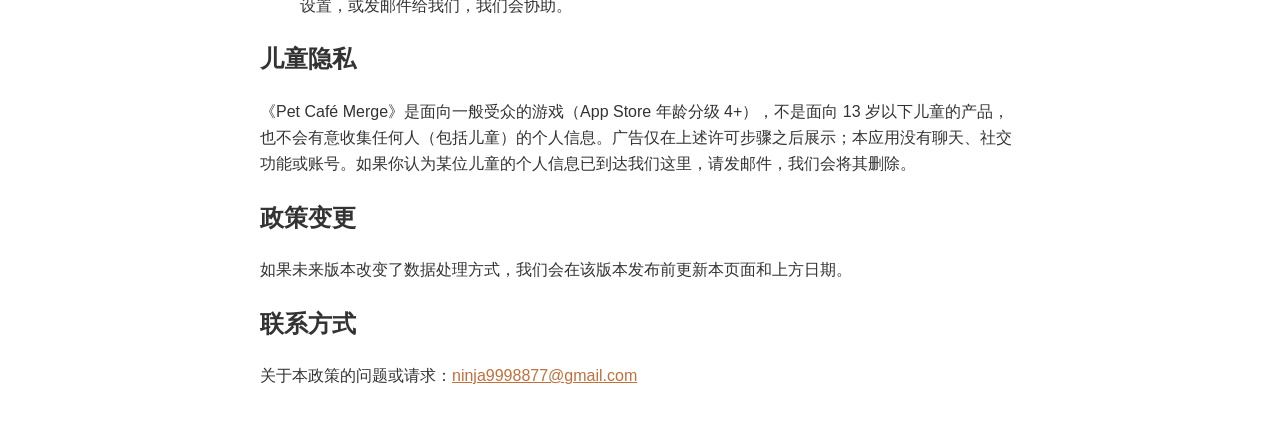
==== commit aa8a7279: "privacy: add optional microphone line to Summary / 要点" ====
--- a/privacy.html
+++ b/privacy.html
@@ -13,6 +13,7 @@
 <li>No account, no sign-in, no name, e-mail, phone number, contacts, photos or precise location is collected.</li>
 <li>Rewarded video ads (Google AdMob) appear only when you tap "Watch ×2". The App asks for your permission first (Apple's tracking prompt and, where required, Google's consent form).</li>
 <li>Anonymous usage analytics (Google Firebase Analytics) tell us which levels are too hard or which screens are used.</li>
+<li>Microphone (optional): used only on your device to check how loud you are when you call a cat; never recorded, stored or uploaded.</li>
 <li>One optional in-app purchase (Supporter Pack, non-consumable) is handled by Apple.</li>
 <li>If you own the Supporter Pack, the App shows no ads and does not ask for tracking permission or ad consent.</li>
 </ul>
@@ -85,6 +86,7 @@
 <li>不需要账号或登录，不收集姓名、邮箱、电话、通讯录、照片或精确位置。</li>
 <li>只有点击「看视频 ×2」时才会出现激励视频广告（Google AdMob），事先会征求你的许可（苹果的跟踪授权弹窗，以及法律要求地区的 Google 同意表单）。</li>
 <li>匿名使用统计（Google Firebase Analytics）帮助我们了解哪些关卡太难、哪些界面常用。</li>
+<li>麦克风（可选）：只在你叫猫时、在你的设备上检测音量，不录音、不保存、不上传。</li>
 <li>一项可选的应用内购买（支持包，非消耗型）由苹果处理。</li>
 <li>拥有支持包的玩家看不到广告，也不会被询问跟踪授权或广告同意。</li>
 </ul>
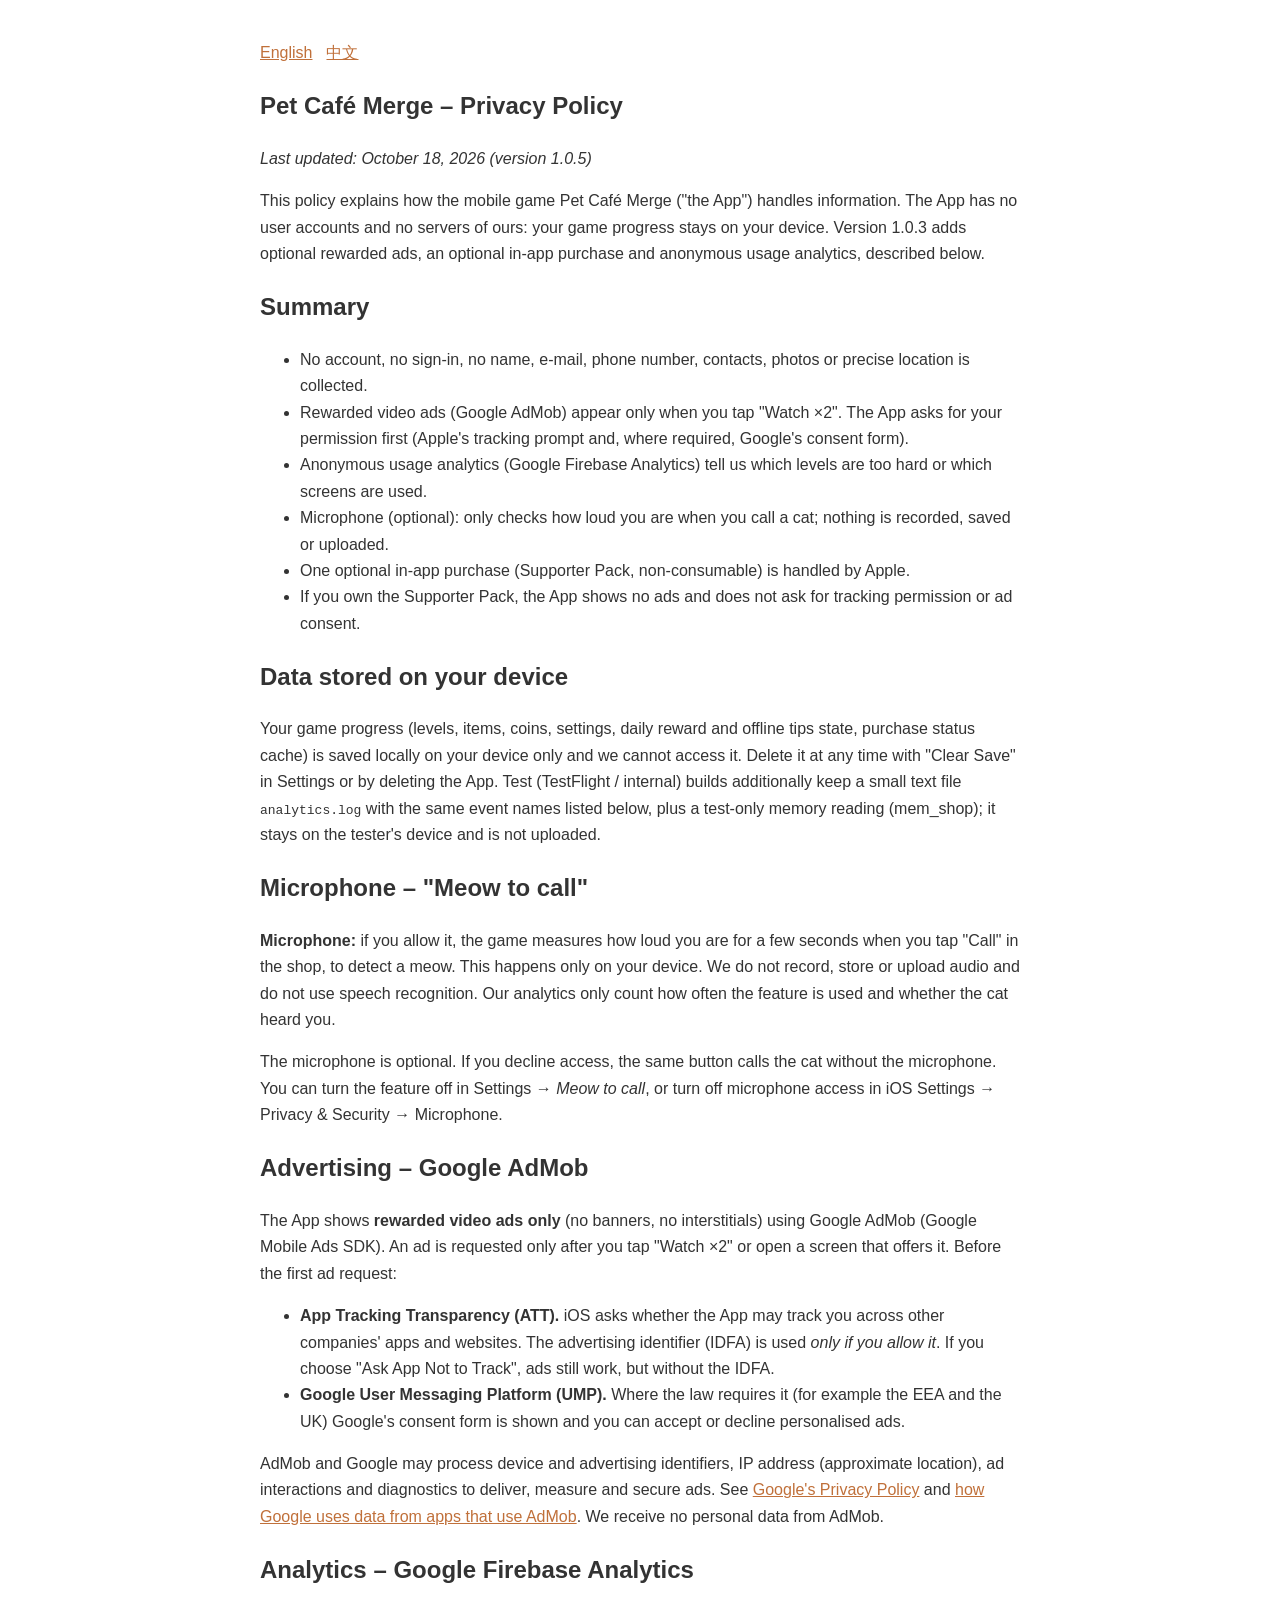
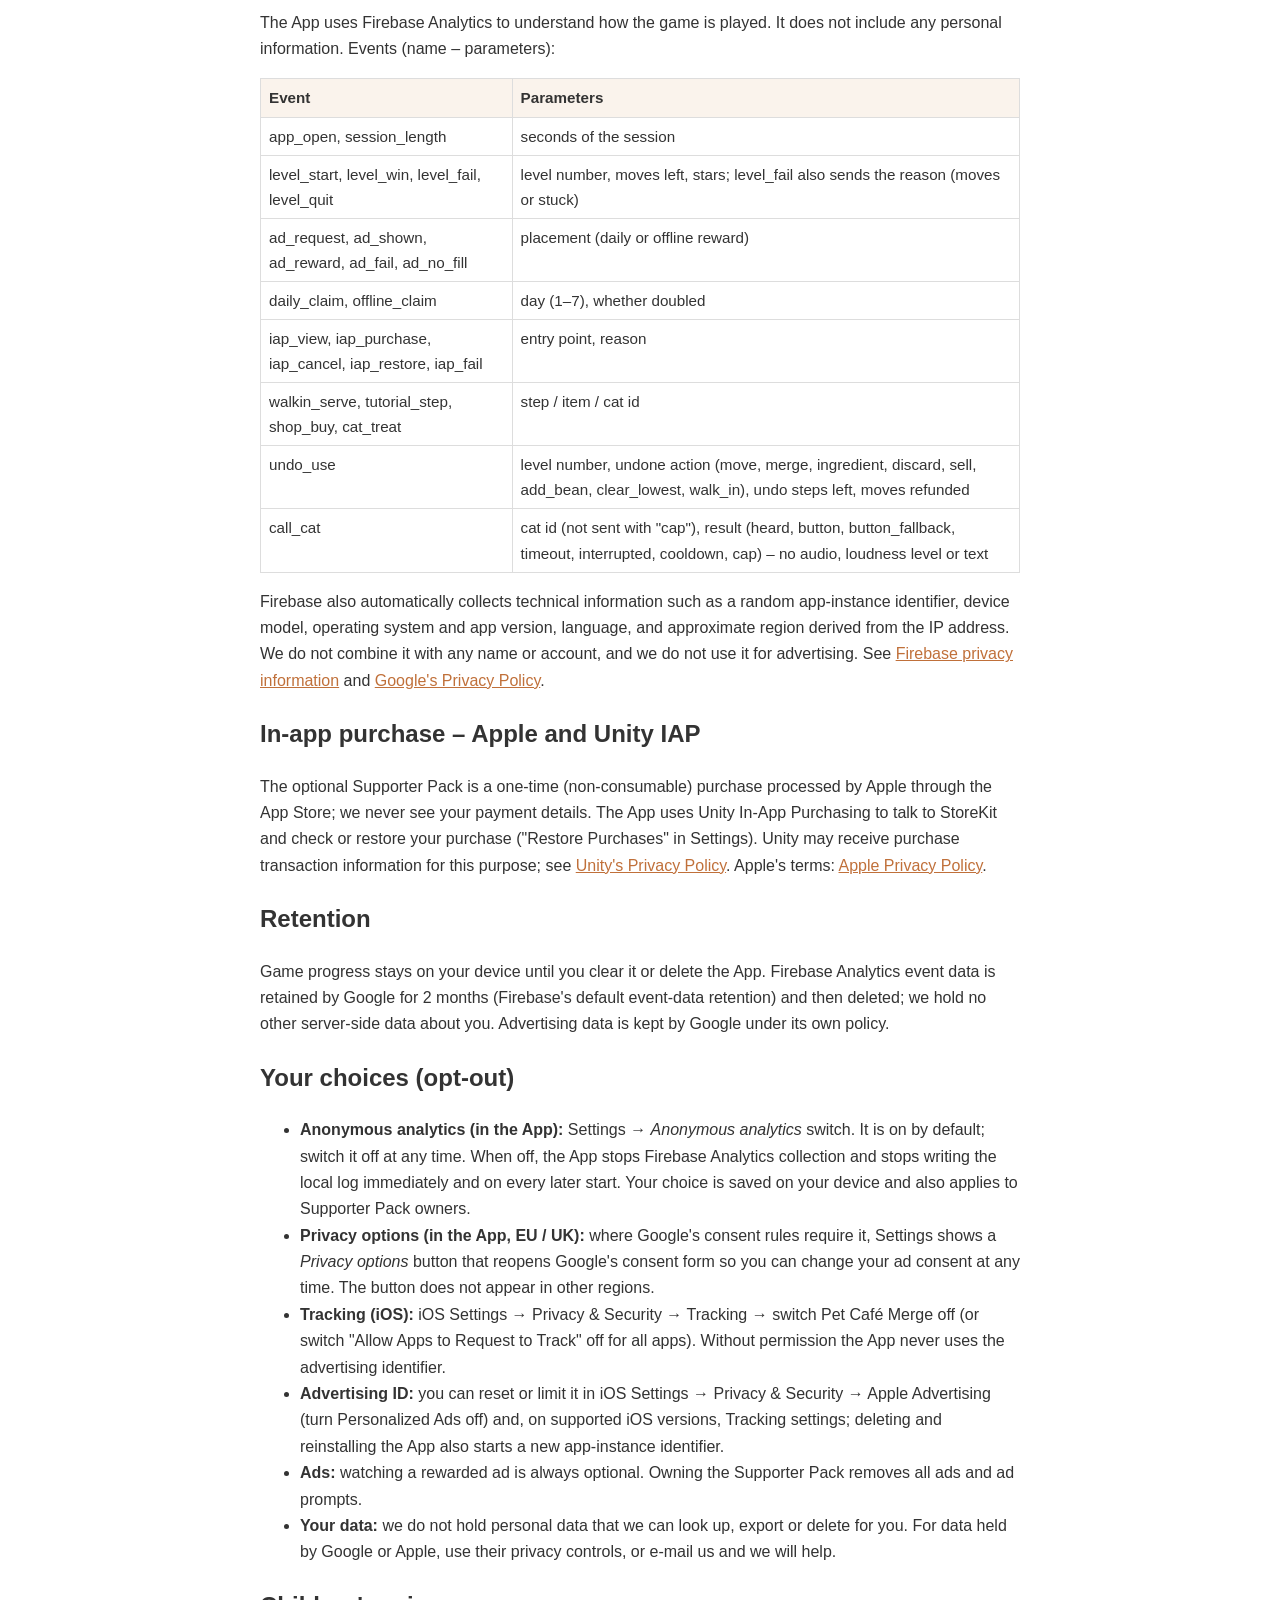
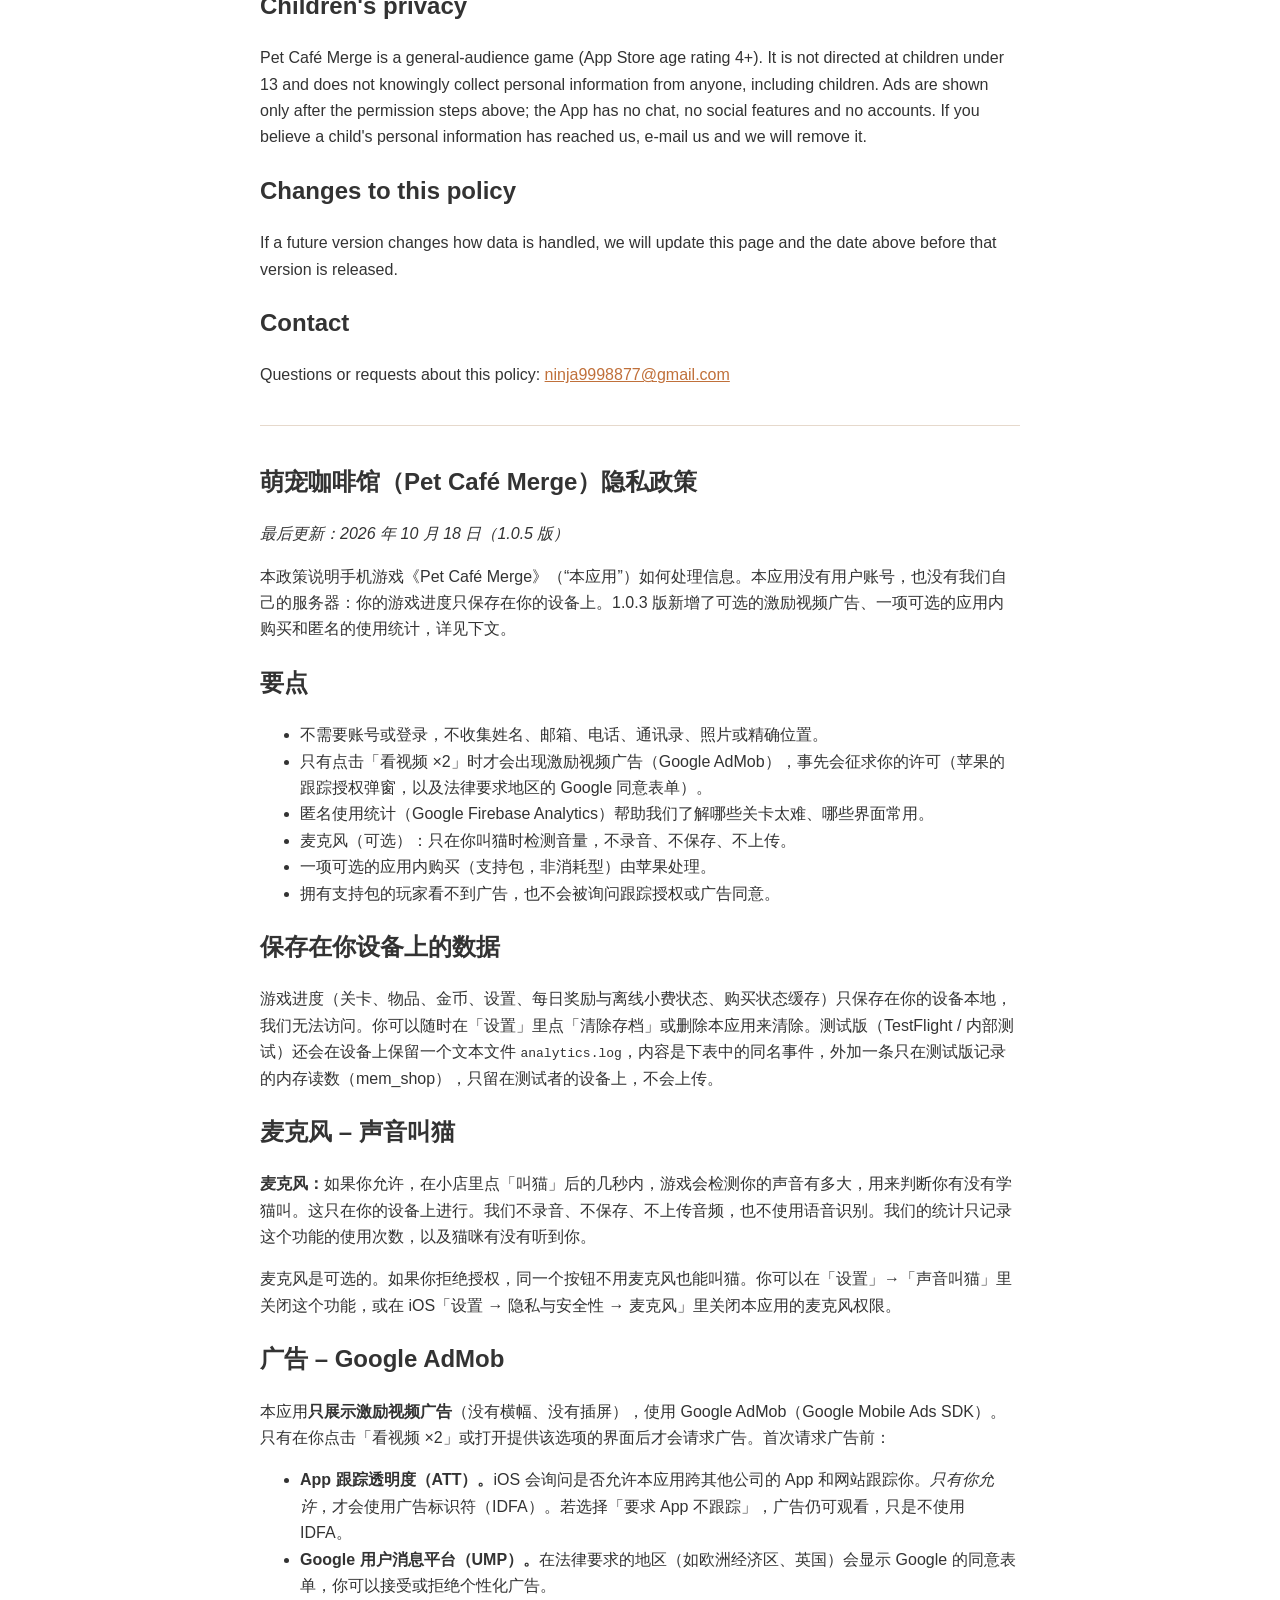
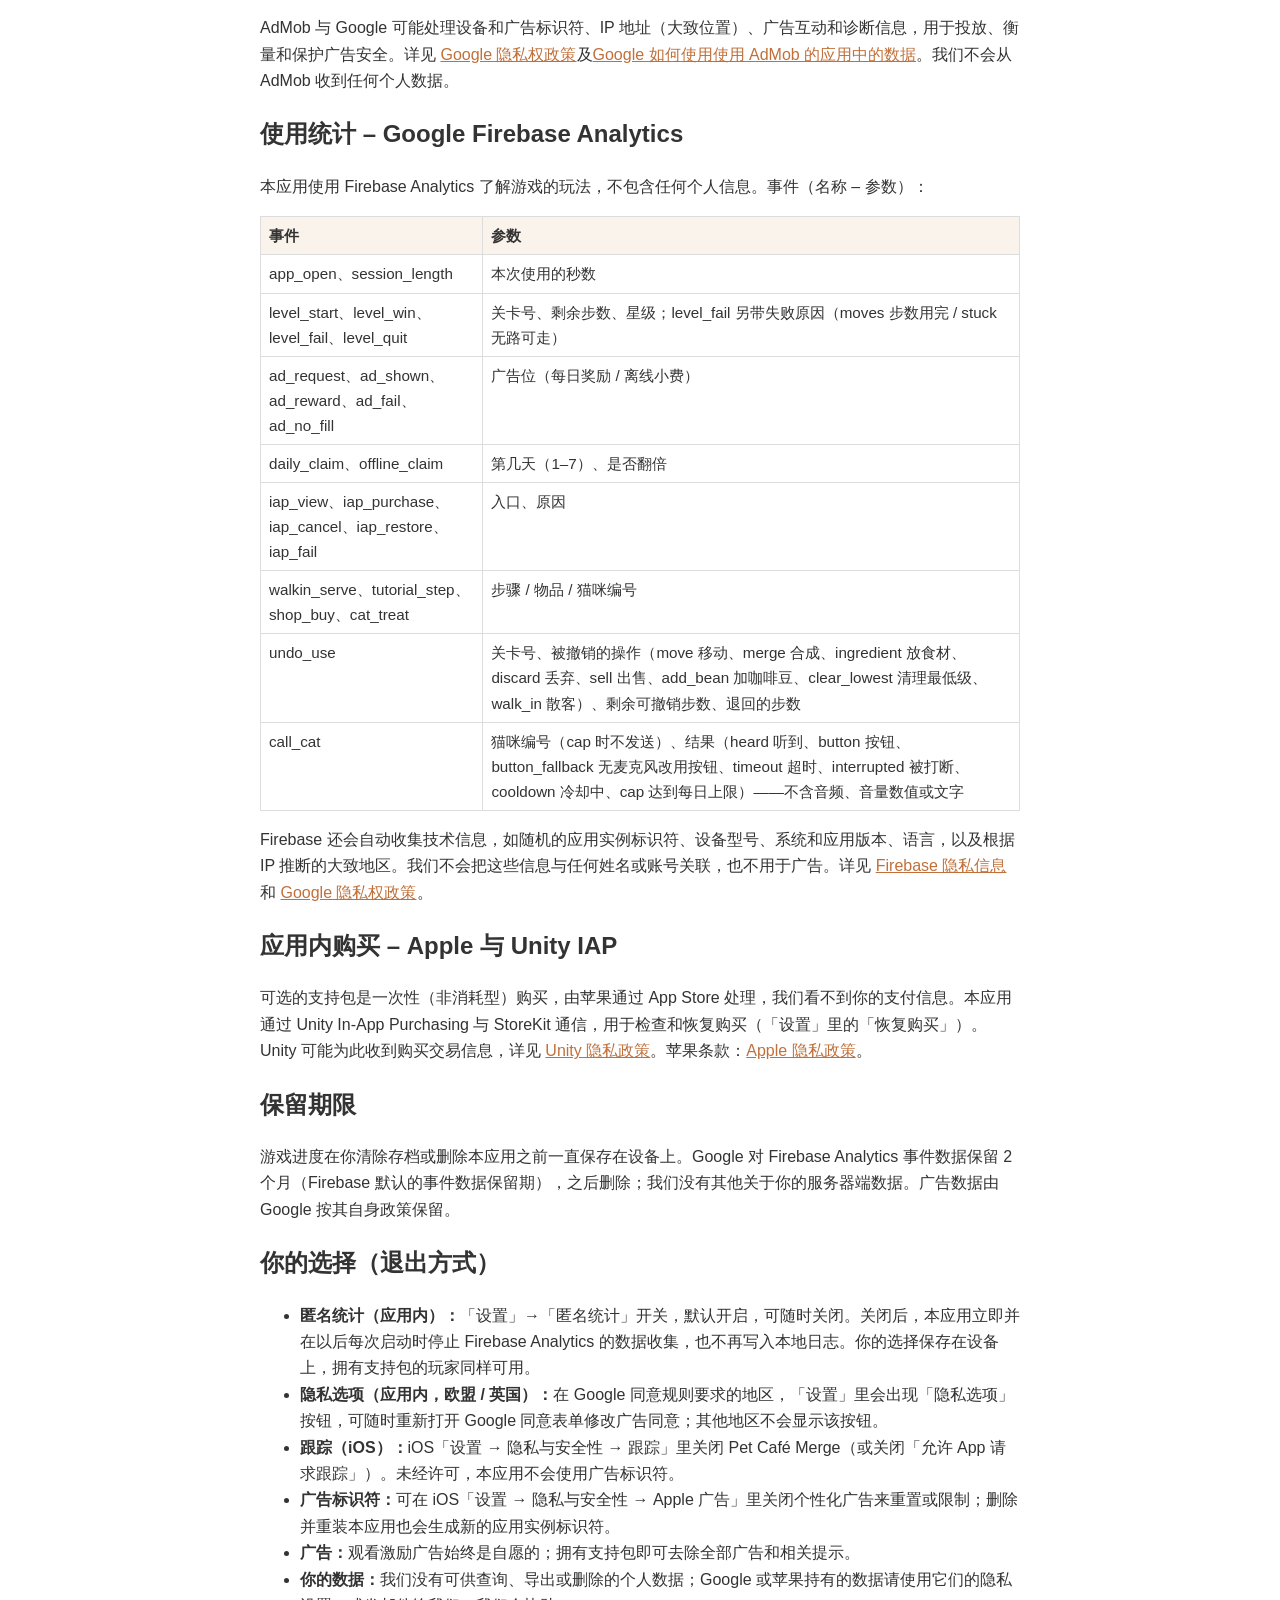
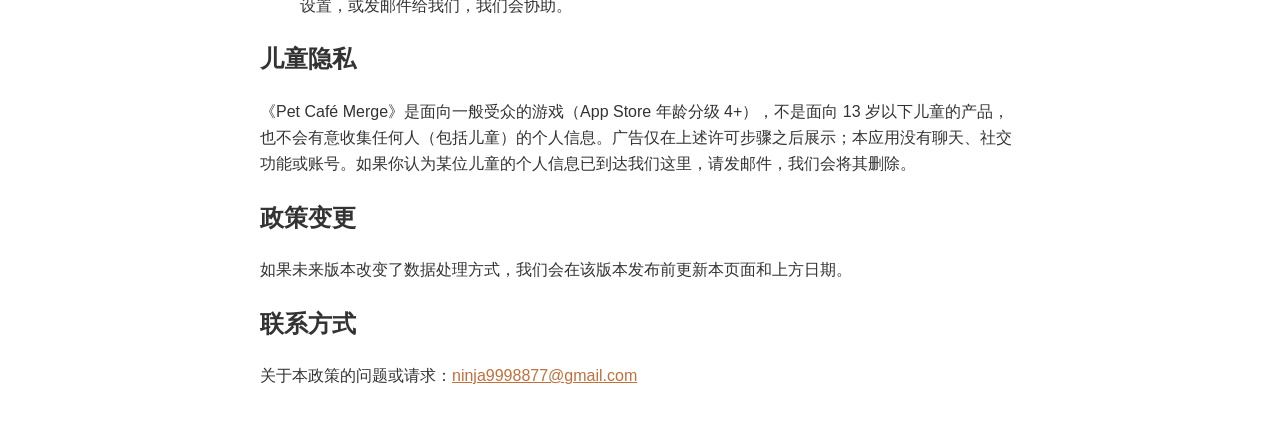
==== commit 682544c4: "privacy: Summary mic line, final wording (QA/producer)" ====
--- a/privacy.html
+++ b/privacy.html
@@ -13,7 +13,7 @@
 <li>No account, no sign-in, no name, e-mail, phone number, contacts, photos or precise location is collected.</li>
 <li>Rewarded video ads (Google AdMob) appear only when you tap "Watch ×2". The App asks for your permission first (Apple's tracking prompt and, where required, Google's consent form).</li>
 <li>Anonymous usage analytics (Google Firebase Analytics) tell us which levels are too hard or which screens are used.</li>
-<li>Microphone (optional): used only on your device to check how loud you are when you call a cat; never recorded, stored or uploaded.</li>
+<li>Microphone (optional): only checks how loud you are when you call a cat; nothing is recorded, saved or uploaded.</li>
 <li>One optional in-app purchase (Supporter Pack, non-consumable) is handled by Apple.</li>
 <li>If you own the Supporter Pack, the App shows no ads and does not ask for tracking permission or ad consent.</li>
 </ul>
@@ -86,7 +86,7 @@
 <li>不需要账号或登录，不收集姓名、邮箱、电话、通讯录、照片或精确位置。</li>
 <li>只有点击「看视频 ×2」时才会出现激励视频广告（Google AdMob），事先会征求你的许可（苹果的跟踪授权弹窗，以及法律要求地区的 Google 同意表单）。</li>
 <li>匿名使用统计（Google Firebase Analytics）帮助我们了解哪些关卡太难、哪些界面常用。</li>
-<li>麦克风（可选）：只在你叫猫时、在你的设备上检测音量，不录音、不保存、不上传。</li>
+<li>麦克风（可选）：只在你叫猫时检测音量，不录音、不保存、不上传。</li>
 <li>一项可选的应用内购买（支持包，非消耗型）由苹果处理。</li>
 <li>拥有支持包的玩家看不到广告，也不会被询问跟踪授权或广告同意。</li>
 </ul>
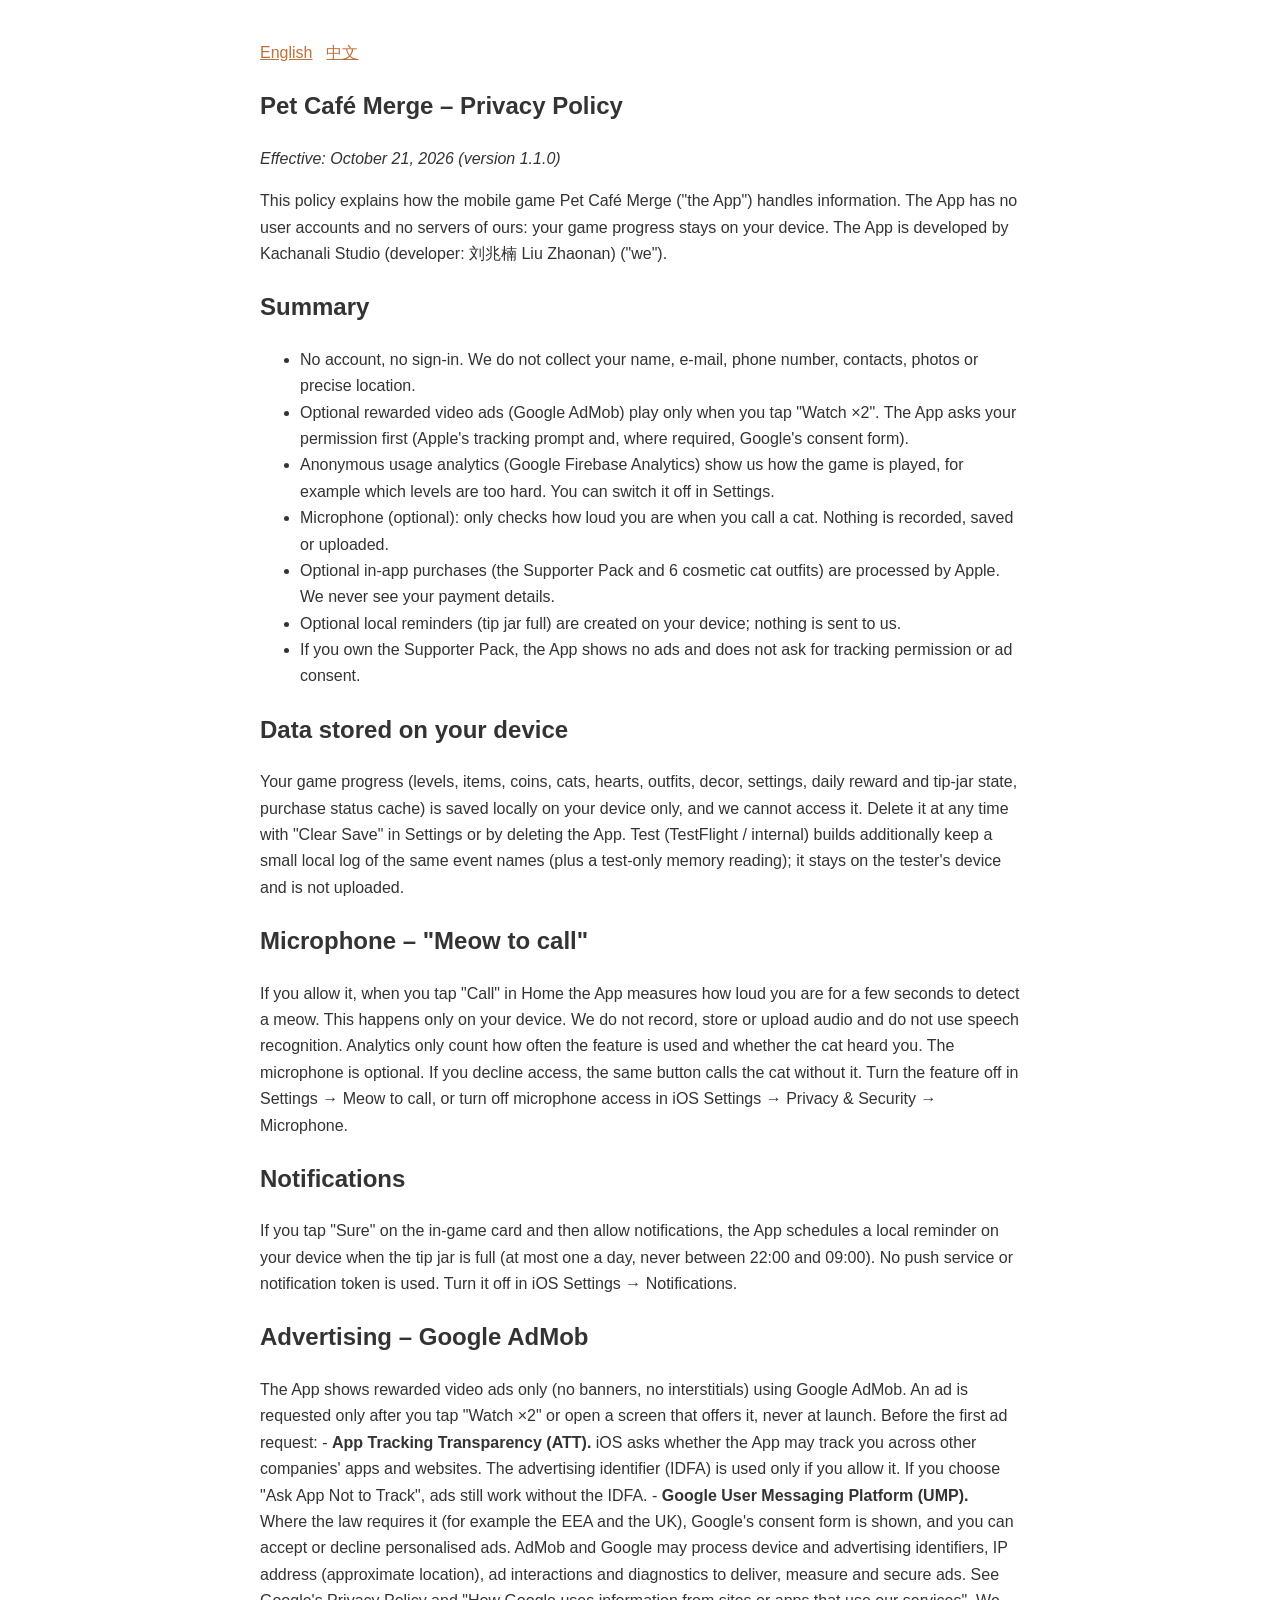
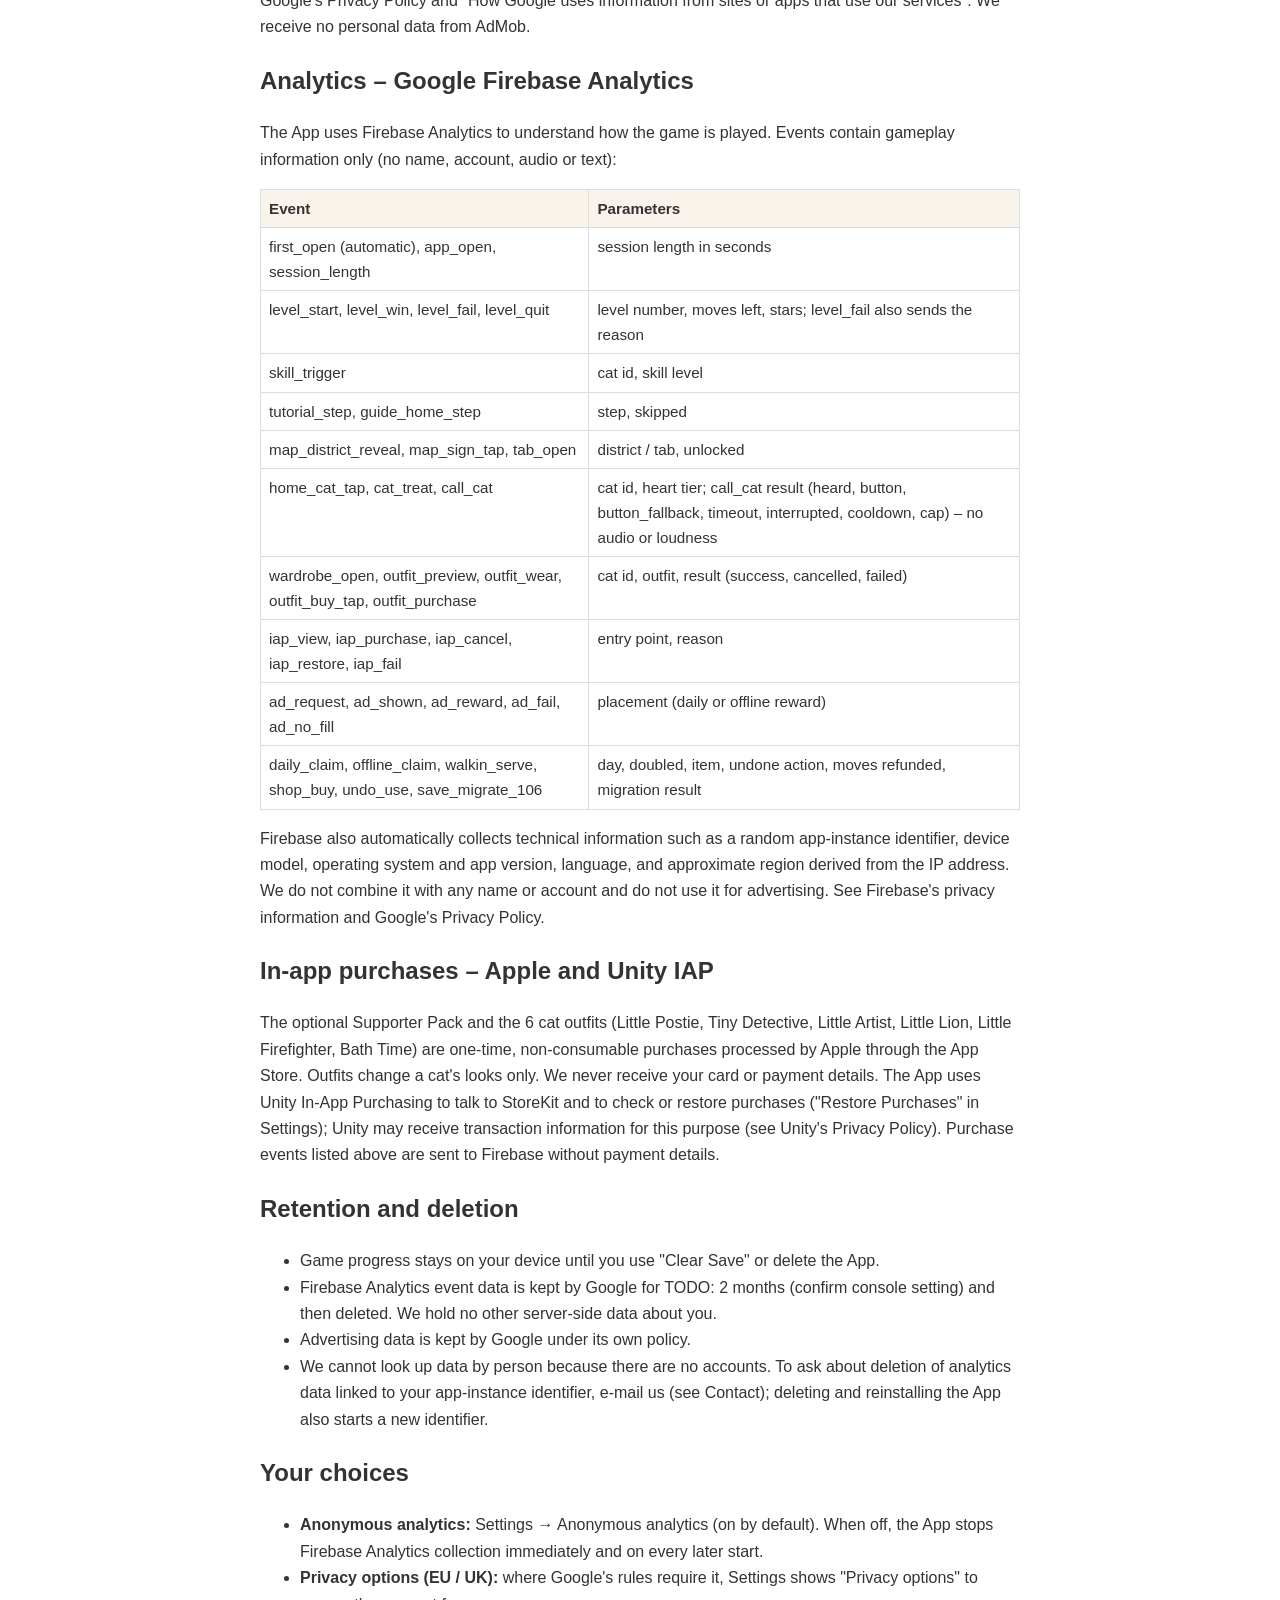
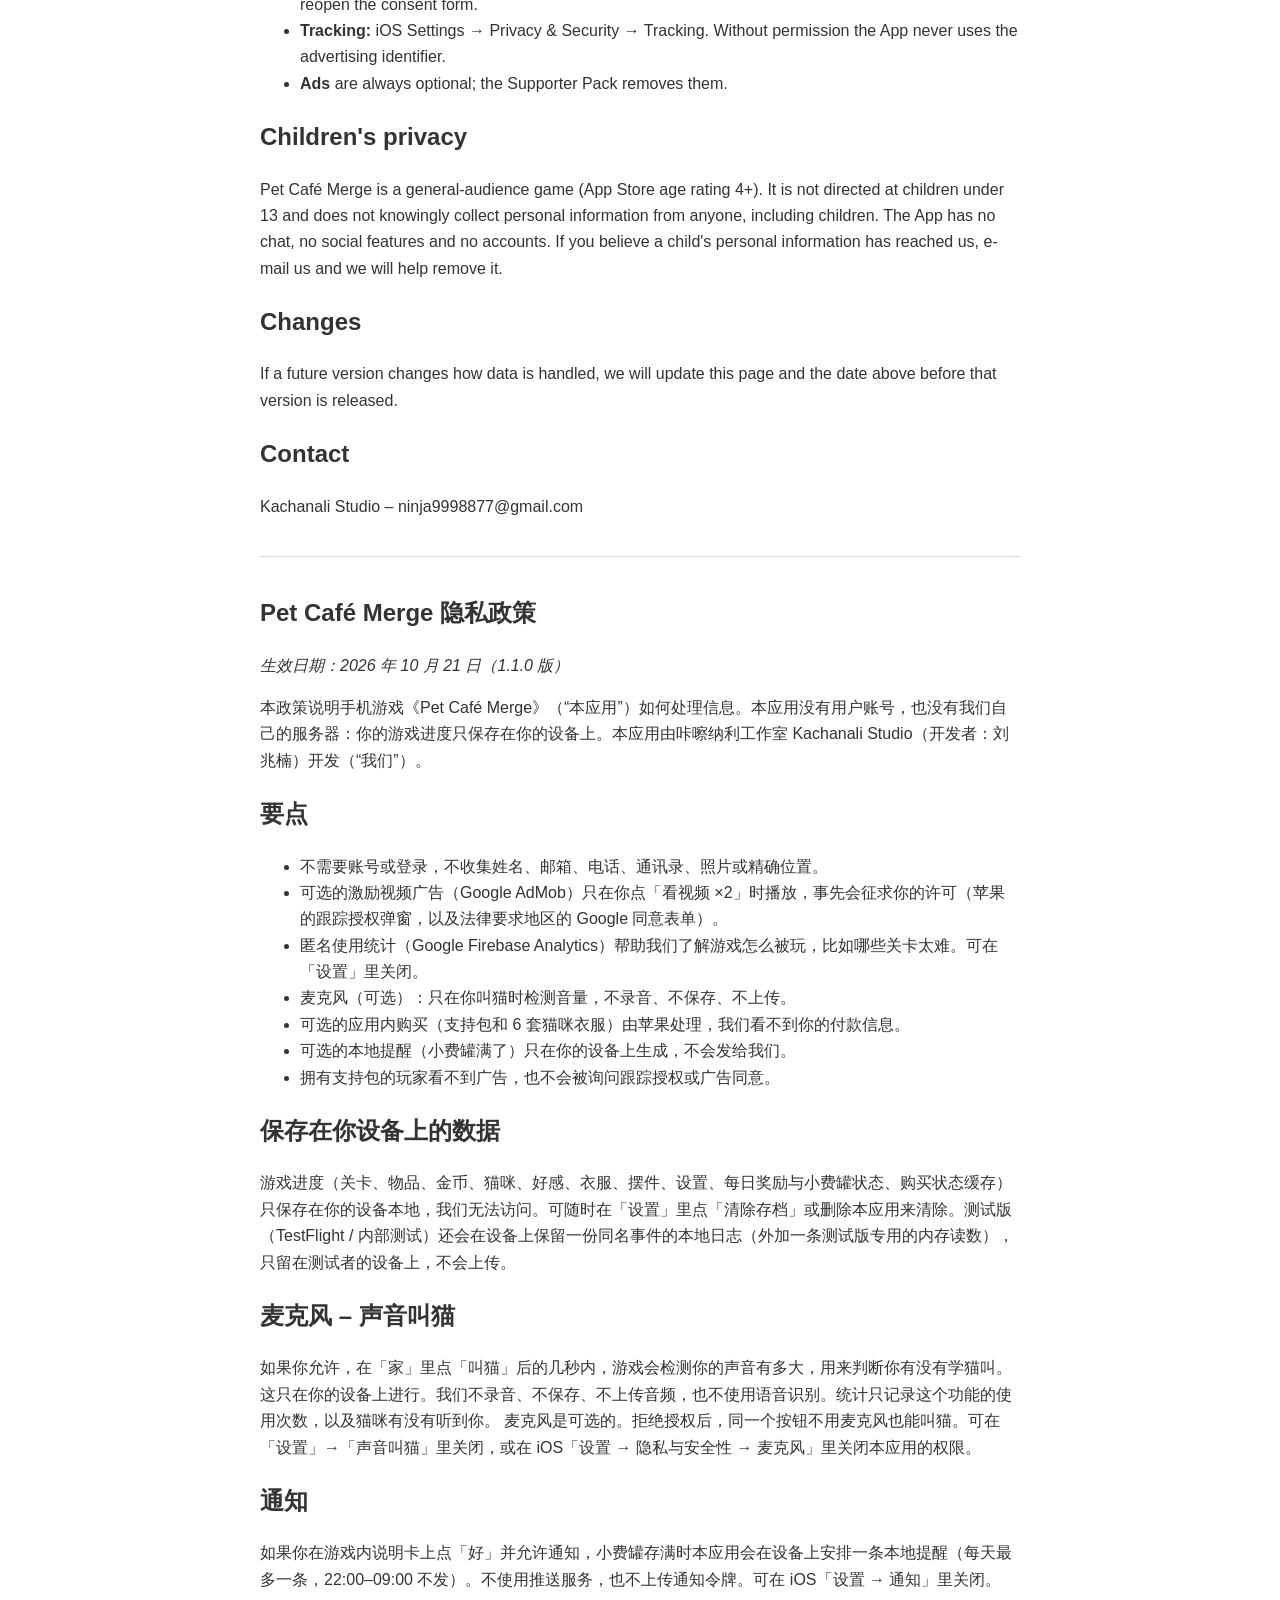
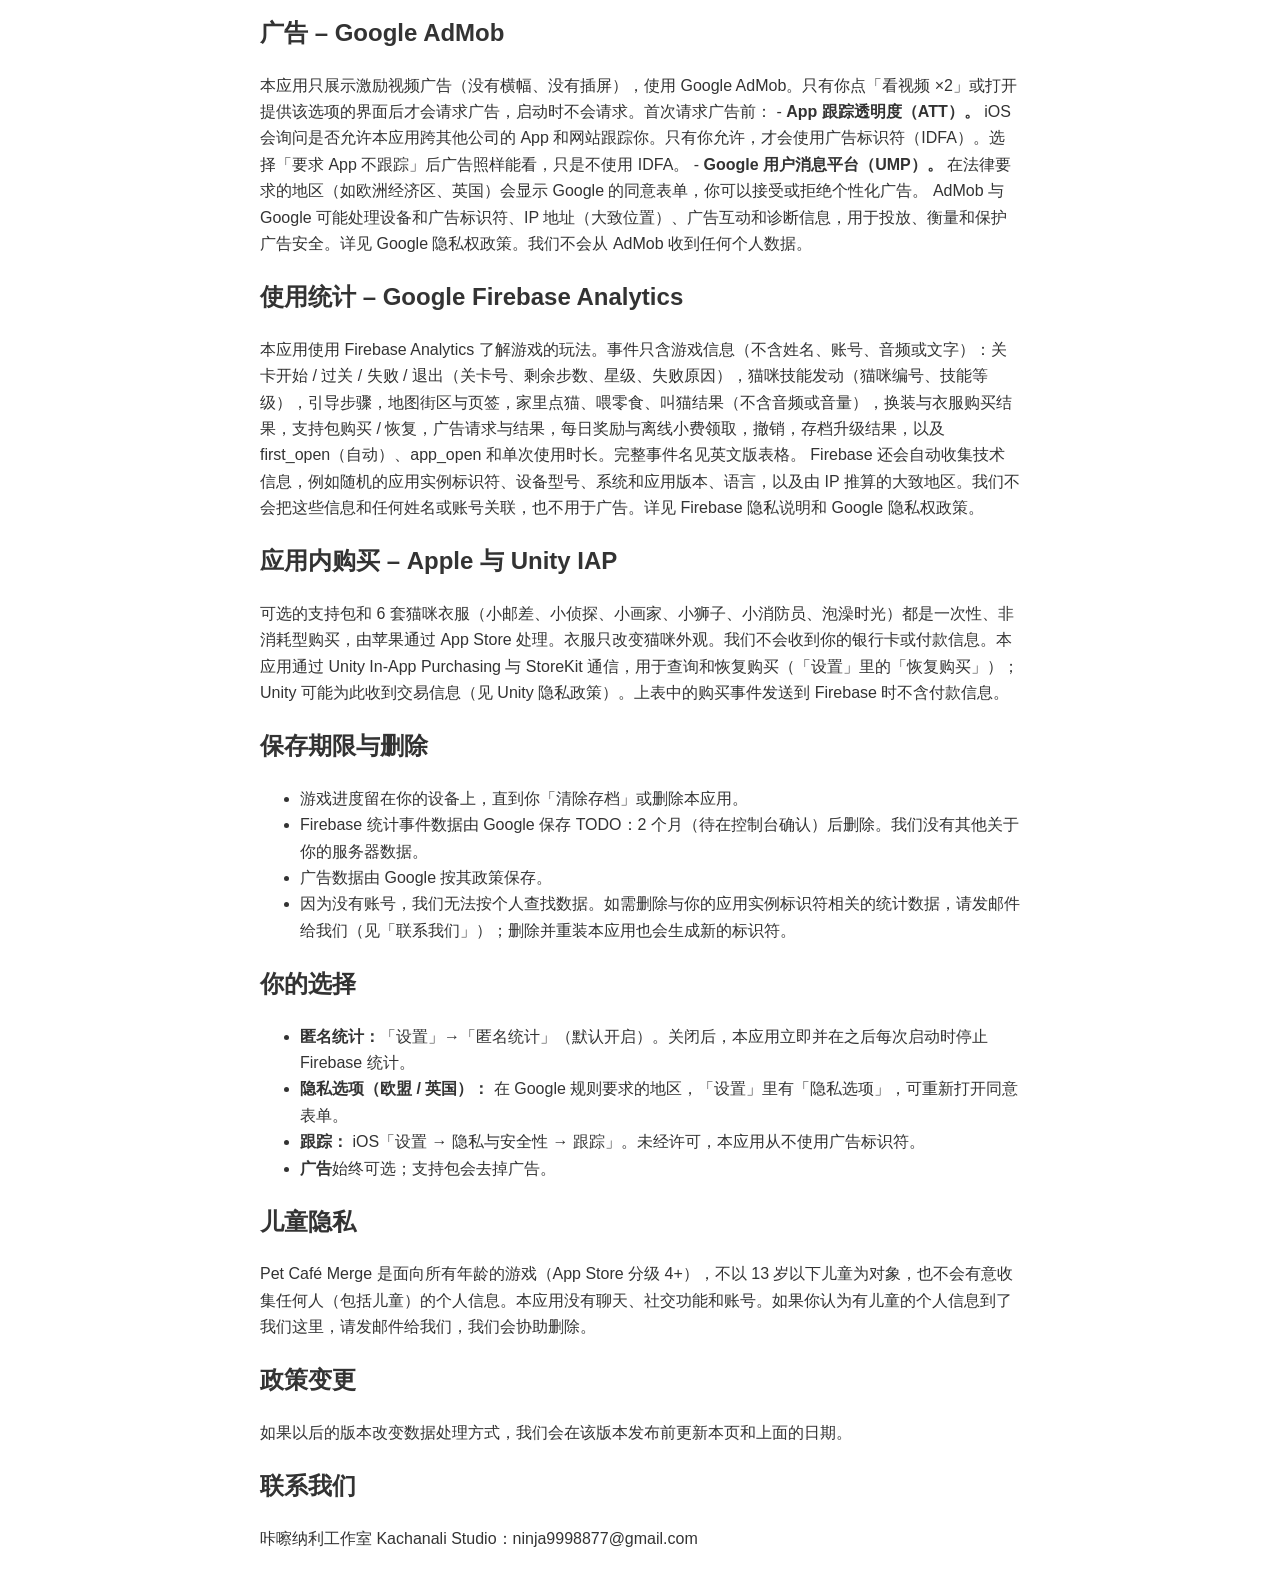
==== commit b856e716: "privacy.html 1.1.0: Firebase analytics, outfit IAP, local notifications; developer Kachanali Studio " ====
--- a/privacy.html
+++ b/privacy.html
@@ -5,145 +5,157 @@
 
 <section id="en" lang="en">
 <h1>Pet Café Merge – Privacy Policy</h1>
-<p><em>Last updated: October 18, 2026 (version 1.0.5)</em></p>
-<p>This policy explains how the mobile game Pet Café Merge ("the App") handles information. The App has no user accounts and no servers of ours: your game progress stays on your device. Version 1.0.3 adds optional rewarded ads, an optional in-app purchase and anonymous usage analytics, described below.</p>
-
+<p><em>Effective: October 21, 2026 (version 1.1.0)</em></p>
+<p>This policy explains how the mobile game Pet Café Merge ("the App") handles information. The App has no user accounts and no servers of ours: your game progress stays on your device. The App is developed by Kachanali Studio (developer: 刘兆楠 Liu Zhaonan) ("we").</p>
 <h2>Summary</h2>
 <ul>
-<li>No account, no sign-in, no name, e-mail, phone number, contacts, photos or precise location is collected.</li>
-<li>Rewarded video ads (Google AdMob) appear only when you tap "Watch ×2". The App asks for your permission first (Apple's tracking prompt and, where required, Google's consent form).</li>
-<li>Anonymous usage analytics (Google Firebase Analytics) tell us which levels are too hard or which screens are used.</li>
-<li>Microphone (optional): only checks how loud you are when you call a cat; nothing is recorded, saved or uploaded.</li>
-<li>One optional in-app purchase (Supporter Pack, non-consumable) is handled by Apple.</li>
+<li>No account, no sign-in. We do not collect your name, e-mail, phone number, contacts, photos or precise location.</li>
+<li>Optional rewarded video ads (Google AdMob) play only when you tap "Watch ×2". The App asks your permission first (Apple's tracking prompt and, where required, Google's consent form).</li>
+<li>Anonymous usage analytics (Google Firebase Analytics) show us how the game is played, for example which levels are too hard. You can switch it off in Settings.</li>
+<li>Microphone (optional): only checks how loud you are when you call a cat. Nothing is recorded, saved or uploaded.</li>
+<li>Optional in-app purchases (the Supporter Pack and 6 cosmetic cat outfits) are processed by Apple. We never see your payment details.</li>
+<li>Optional local reminders (tip jar full) are created on your device; nothing is sent to us.</li>
 <li>If you own the Supporter Pack, the App shows no ads and does not ask for tracking permission or ad consent.</li>
 </ul>
-
 <h2>Data stored on your device</h2>
-<p>Your game progress (levels, items, coins, settings, daily reward and offline tips state, purchase status cache) is saved locally on your device only and we cannot access it. Delete it at any time with "Clear Save" in Settings or by deleting the App. Test (TestFlight / internal) builds additionally keep a small text file <code>analytics.log</code> with the same event names listed below, plus a test-only memory reading (mem_shop); it stays on the tester's device and is not uploaded.</p>
-
+<p>Your game progress (levels, items, coins, cats, hearts, outfits, decor, settings, daily reward and tip-jar state, purchase status cache) is saved locally on your device only, and we cannot access it. Delete it at any time with "Clear Save" in Settings or by deleting the App. Test (TestFlight / internal) builds additionally keep a small local log of the same event names (plus a test-only memory reading); it stays on the tester's device and is not uploaded.</p>
 <h2>Microphone – "Meow to call"</h2>
-<p><strong>Microphone:</strong> if you allow it, the game measures how loud you are for a few seconds when you tap "Call" in the shop, to detect a meow. This happens only on your device. We do not record, store or upload audio and do not use speech recognition. Our analytics only count how often the feature is used and whether the cat heard you.</p>
-<p>The microphone is optional. If you decline access, the same button calls the cat without the microphone. You can turn the feature off in Settings → <em>Meow to call</em>, or turn off microphone access in iOS Settings → Privacy &amp; Security → Microphone.</p>
-
+<p>If you allow it, when you tap "Call" in Home the App measures how loud you are for a few seconds to detect a meow. This happens only on your device. We do not record, store or upload audio and do not use speech recognition. Analytics only count how often the feature is used and whether the cat heard you.
+The microphone is optional. If you decline access, the same button calls the cat without it. Turn the feature off in Settings → Meow to call, or turn off microphone access in iOS Settings → Privacy &amp; Security → Microphone.</p>
+<h2>Notifications</h2>
+<p>If you tap "Sure" on the in-game card and then allow notifications, the App schedules a local reminder on your device when the tip jar is full (at most one a day, never between 22:00 and 09:00). No push service or notification token is used. Turn it off in iOS Settings → Notifications.</p>
 <h2>Advertising – Google AdMob</h2>
-<p>The App shows <strong>rewarded video ads only</strong> (no banners, no interstitials) using Google AdMob (Google Mobile Ads SDK). An ad is requested only after you tap "Watch ×2" or open a screen that offers it. Before the first ad request:</p>
+<p>The App shows rewarded video ads only (no banners, no interstitials) using Google AdMob. An ad is requested only after you tap "Watch ×2" or open a screen that offers it, never at launch. Before the first ad request:
+- <strong>App Tracking Transparency (ATT).</strong> iOS asks whether the App may track you across other companies' apps and websites. The advertising identifier (IDFA) is used only if you allow it. If you choose "Ask App Not to Track", ads still work without the IDFA.
+- <strong>Google User Messaging Platform (UMP).</strong> Where the law requires it (for example the EEA and the UK), Google's consent form is shown, and you can accept or decline personalised ads.
+AdMob and Google may process device and advertising identifiers, IP address (approximate location), ad interactions and diagnostics to deliver, measure and secure ads. See Google's Privacy Policy and "How Google uses information from sites or apps that use our services". We receive no personal data from AdMob.</p>
+<h2>Analytics – Google Firebase Analytics</h2>
+<p>The App uses Firebase Analytics to understand how the game is played. Events contain gameplay information only (no name, account, audio or text):</p>
+<table>
+<thead>
+<tr>
+<th>Event</th>
+<th>Parameters</th>
+</tr>
+</thead>
+<tbody>
+<tr>
+<td>first_open (automatic), app_open, session_length</td>
+<td>session length in seconds</td>
+</tr>
+<tr>
+<td>level_start, level_win, level_fail, level_quit</td>
+<td>level number, moves left, stars; level_fail also sends the reason</td>
+</tr>
+<tr>
+<td>skill_trigger</td>
+<td>cat id, skill level</td>
+</tr>
+<tr>
+<td>tutorial_step, guide_home_step</td>
+<td>step, skipped</td>
+</tr>
+<tr>
+<td>map_district_reveal, map_sign_tap, tab_open</td>
+<td>district / tab, unlocked</td>
+</tr>
+<tr>
+<td>home_cat_tap, cat_treat, call_cat</td>
+<td>cat id, heart tier; call_cat result (heard, button, button_fallback, timeout, interrupted, cooldown, cap) – no audio or loudness</td>
+</tr>
+<tr>
+<td>wardrobe_open, outfit_preview, outfit_wear, outfit_buy_tap, outfit_purchase</td>
+<td>cat id, outfit, result (success, cancelled, failed)</td>
+</tr>
+<tr>
+<td>iap_view, iap_purchase, iap_cancel, iap_restore, iap_fail</td>
+<td>entry point, reason</td>
+</tr>
+<tr>
+<td>ad_request, ad_shown, ad_reward, ad_fail, ad_no_fill</td>
+<td>placement (daily or offline reward)</td>
+</tr>
+<tr>
+<td>daily_claim, offline_claim, walkin_serve, shop_buy, undo_use, save_migrate_106</td>
+<td>day, doubled, item, undone action, moves refunded, migration result</td>
+</tr>
+</tbody>
+</table>
+<p>Firebase also automatically collects technical information such as a random app-instance identifier, device model, operating system and app version, language, and approximate region derived from the IP address. We do not combine it with any name or account and do not use it for advertising. See Firebase's privacy information and Google's Privacy Policy.</p>
+<h2>In-app purchases – Apple and Unity IAP</h2>
+<p>The optional Supporter Pack and the 6 cat outfits (Little Postie, Tiny Detective, Little Artist, Little Lion, Little Firefighter, Bath Time) are one-time, non-consumable purchases processed by Apple through the App Store. Outfits change a cat's looks only. We never receive your card or payment details. The App uses Unity In-App Purchasing to talk to StoreKit and to check or restore purchases ("Restore Purchases" in Settings); Unity may receive transaction information for this purpose (see Unity's Privacy Policy). Purchase events listed above are sent to Firebase without payment details.</p>
+<h2>Retention and deletion</h2>
 <ul>
-<li><strong>App Tracking Transparency (ATT).</strong> iOS asks whether the App may track you across other companies' apps and websites. The advertising identifier (IDFA) is used <em>only if you allow it</em>. If you choose "Ask App Not to Track", ads still work, but without the IDFA.</li>
-<li><strong>Google User Messaging Platform (UMP).</strong> Where the law requires it (for example the EEA and the UK) Google's consent form is shown and you can accept or decline personalised ads.</li>
+<li>Game progress stays on your device until you use "Clear Save" or delete the App.</li>
+<li>Firebase Analytics event data is kept by Google for TODO: 2 months (confirm console setting) and then deleted. We hold no other server-side data about you.</li>
+<li>Advertising data is kept by Google under its own policy.</li>
+<li>We cannot look up data by person because there are no accounts. To ask about deletion of analytics data linked to your app-instance identifier, e-mail us (see Contact); deleting and reinstalling the App also starts a new identifier.</li>
 </ul>
-<p>AdMob and Google may process device and advertising identifiers, IP address (approximate location), ad interactions and diagnostics to deliver, measure and secure ads. See <a href="https://policies.google.com/privacy">Google's Privacy Policy</a> and <a href="https://support.google.com/admob/answer/6128543">how Google uses data from apps that use AdMob</a>. We receive no personal data from AdMob.</p>
-
-<h2>Analytics – Google Firebase Analytics</h2>
-<p>The App uses Firebase Analytics to understand how the game is played. It does not include any personal information. Events (name – parameters):</p>
-<table>
-<tr><th>Event</th><th>Parameters</th></tr>
-<tr><td>app_open, session_length</td><td>seconds of the session</td></tr>
-<tr><td>level_start, level_win, level_fail, level_quit</td><td>level number, moves left, stars; level_fail also sends the reason (moves or stuck)</td></tr>
-<tr><td>ad_request, ad_shown, ad_reward, ad_fail, ad_no_fill</td><td>placement (daily or offline reward)</td></tr>
-<tr><td>daily_claim, offline_claim</td><td>day (1–7), whether doubled</td></tr>
-<tr><td>iap_view, iap_purchase, iap_cancel, iap_restore, iap_fail</td><td>entry point, reason</td></tr>
-<tr><td>walkin_serve, tutorial_step, shop_buy, cat_treat</td><td>step / item / cat id</td></tr>
-<tr><td>undo_use</td><td>level number, undone action (move, merge, ingredient, discard, sell, add_bean, clear_lowest, walk_in), undo steps left, moves refunded</td></tr>
-<tr><td>call_cat</td><td>cat id (not sent with "cap"), result (heard, button, button_fallback, timeout, interrupted, cooldown, cap) – no audio, loudness level or text</td></tr>
-</table>
-<p>Firebase also automatically collects technical information such as a random app-instance identifier, device model, operating system and app version, language, and approximate region derived from the IP address. We do not combine it with any name or account, and we do not use it for advertising. See <a href="https://firebase.google.com/support/privacy">Firebase privacy information</a> and <a href="https://policies.google.com/privacy">Google's Privacy Policy</a>.</p>
-
-<h2>In-app purchase – Apple and Unity IAP</h2>
-<p>The optional Supporter Pack is a one-time (non-consumable) purchase processed by Apple through the App Store; we never see your payment details. The App uses Unity In-App Purchasing to talk to StoreKit and check or restore your purchase ("Restore Purchases" in Settings). Unity may receive purchase transaction information for this purpose; see <a href="https://unity.com/legal/privacy-policy">Unity's Privacy Policy</a>. Apple's terms: <a href="https://www.apple.com/legal/privacy/">Apple Privacy Policy</a>.</p>
-
-<h2>Retention</h2>
-<p>Game progress stays on your device until you clear it or delete the App. Firebase Analytics event data is retained by Google for 2 months (Firebase's default event-data retention) and then deleted; we hold no other server-side data about you. Advertising data is kept by Google under its own policy.</p>
-
-<h2>Your choices (opt-out)</h2>
+<h2>Your choices</h2>
 <ul>
-<li><strong>Anonymous analytics (in the App):</strong> Settings → <em>Anonymous analytics</em> switch. It is on by default; switch it off at any time. When off, the App stops Firebase Analytics collection and stops writing the local log immediately and on every later start. Your choice is saved on your device and also applies to Supporter Pack owners.</li>
-<li><strong>Privacy options (in the App, EU / UK):</strong> where Google's consent rules require it, Settings shows a <em>Privacy options</em> button that reopens Google's consent form so you can change your ad consent at any time. The button does not appear in other regions.</li>
-<li><strong>Tracking (iOS):</strong> iOS Settings → Privacy &amp; Security → Tracking → switch Pet Café Merge off (or switch "Allow Apps to Request to Track" off for all apps). Without permission the App never uses the advertising identifier.</li>
-<li><strong>Advertising ID:</strong> you can reset or limit it in iOS Settings → Privacy &amp; Security → Apple Advertising (turn Personalized Ads off) and, on supported iOS versions, Tracking settings; deleting and reinstalling the App also starts a new app-instance identifier.</li>
-<li><strong>Ads:</strong> watching a rewarded ad is always optional. Owning the Supporter Pack removes all ads and ad prompts.</li>
-<li><strong>Your data:</strong> we do not hold personal data that we can look up, export or delete for you. For data held by Google or Apple, use their privacy controls, or e-mail us and we will help.</li>
+<li><strong>Anonymous analytics:</strong> Settings → Anonymous analytics (on by default). When off, the App stops Firebase Analytics collection immediately and on every later start.</li>
+<li><strong>Privacy options (EU / UK):</strong> where Google's rules require it, Settings shows "Privacy options" to reopen the consent form.</li>
+<li><strong>Tracking:</strong> iOS Settings → Privacy &amp; Security → Tracking. Without permission the App never uses the advertising identifier.</li>
+<li><strong>Ads</strong> are always optional; the Supporter Pack removes them.</li>
 </ul>
-
 <h2>Children's privacy</h2>
-<p>Pet Café Merge is a general-audience game (App Store age rating 4+). It is not directed at children under 13 and does not knowingly collect personal information from anyone, including children. Ads are shown only after the permission steps above; the App has no chat, no social features and no accounts. If you believe a child's personal information has reached us, e-mail us and we will remove it.</p>
-
-<h2>Changes to this policy</h2>
+<p>Pet Café Merge is a general-audience game (App Store age rating 4+). It is not directed at children under 13 and does not knowingly collect personal information from anyone, including children. The App has no chat, no social features and no accounts. If you believe a child's personal information has reached us, e-mail us and we will help remove it.</p>
+<h2>Changes</h2>
 <p>If a future version changes how data is handled, we will update this page and the date above before that version is released.</p>
-
 <h2>Contact</h2>
-<p>Questions or requests about this policy: <a href="mailto:ninja9998877@gmail.com">ninja9998877@gmail.com</a></p>
+<p>Kachanali Studio – ninja9998877@gmail.com</p>
 </section>
-
 <hr>
-
 <section id="zh" lang="zh-Hans">
-<h1>萌宠咖啡馆（Pet Café Merge）隐私政策</h1>
-<p><em>最后更新：2026 年 10 月 18 日（1.0.5 版）</em></p>
-<p>本政策说明手机游戏《Pet Café Merge》（“本应用”）如何处理信息。本应用没有用户账号，也没有我们自己的服务器：你的游戏进度只保存在你的设备上。1.0.3 版新增了可选的激励视频广告、一项可选的应用内购买和匿名的使用统计，详见下文。</p>
-
+<h1>Pet Café Merge 隐私政策</h1>
+<p><em>生效日期：2026 年 10 月 21 日（1.1.0 版）</em></p>
+<p>本政策说明手机游戏《Pet Café Merge》（“本应用”）如何处理信息。本应用没有用户账号，也没有我们自己的服务器：你的游戏进度只保存在你的设备上。本应用由咔嚓纳利工作室 Kachanali Studio（开发者：刘兆楠）开发（“我们”）。</p>
 <h2>要点</h2>
 <ul>
 <li>不需要账号或登录，不收集姓名、邮箱、电话、通讯录、照片或精确位置。</li>
-<li>只有点击「看视频 ×2」时才会出现激励视频广告（Google AdMob），事先会征求你的许可（苹果的跟踪授权弹窗，以及法律要求地区的 Google 同意表单）。</li>
-<li>匿名使用统计（Google Firebase Analytics）帮助我们了解哪些关卡太难、哪些界面常用。</li>
+<li>可选的激励视频广告（Google AdMob）只在你点「看视频 ×2」时播放，事先会征求你的许可（苹果的跟踪授权弹窗，以及法律要求地区的 Google 同意表单）。</li>
+<li>匿名使用统计（Google Firebase Analytics）帮助我们了解游戏怎么被玩，比如哪些关卡太难。可在「设置」里关闭。</li>
 <li>麦克风（可选）：只在你叫猫时检测音量，不录音、不保存、不上传。</li>
-<li>一项可选的应用内购买（支持包，非消耗型）由苹果处理。</li>
+<li>可选的应用内购买（支持包和 6 套猫咪衣服）由苹果处理，我们看不到你的付款信息。</li>
+<li>可选的本地提醒（小费罐满了）只在你的设备上生成，不会发给我们。</li>
 <li>拥有支持包的玩家看不到广告，也不会被询问跟踪授权或广告同意。</li>
 </ul>
-
 <h2>保存在你设备上的数据</h2>
-<p>游戏进度（关卡、物品、金币、设置、每日奖励与离线小费状态、购买状态缓存）只保存在你的设备本地，我们无法访问。你可以随时在「设置」里点「清除存档」或删除本应用来清除。测试版（TestFlight / 内部测试）还会在设备上保留一个文本文件 <code>analytics.log</code>，内容是下表中的同名事件，外加一条只在测试版记录的内存读数（mem_shop），只留在测试者的设备上，不会上传。</p>
-
+<p>游戏进度（关卡、物品、金币、猫咪、好感、衣服、摆件、设置、每日奖励与小费罐状态、购买状态缓存）只保存在你的设备本地，我们无法访问。可随时在「设置」里点「清除存档」或删除本应用来清除。测试版（TestFlight / 内部测试）还会在设备上保留一份同名事件的本地日志（外加一条测试版专用的内存读数），只留在测试者的设备上，不会上传。</p>
 <h2>麦克风 – 声音叫猫</h2>
-<p><strong>麦克风：</strong>如果你允许，在小店里点「叫猫」后的几秒内，游戏会检测你的声音有多大，用来判断你有没有学猫叫。这只在你的设备上进行。我们不录音、不保存、不上传音频，也不使用语音识别。我们的统计只记录这个功能的使用次数，以及猫咪有没有听到你。</p>
-<p>麦克风是可选的。如果你拒绝授权，同一个按钮不用麦克风也能叫猫。你可以在「设置」→「声音叫猫」里关闭这个功能，或在 iOS「设置 → 隐私与安全性 → 麦克风」里关闭本应用的麦克风权限。</p>
-
+<p>如果你允许，在「家」里点「叫猫」后的几秒内，游戏会检测你的声音有多大，用来判断你有没有学猫叫。这只在你的设备上进行。我们不录音、不保存、不上传音频，也不使用语音识别。统计只记录这个功能的使用次数，以及猫咪有没有听到你。
+麦克风是可选的。拒绝授权后，同一个按钮不用麦克风也能叫猫。可在「设置」→「声音叫猫」里关闭，或在 iOS「设置 → 隐私与安全性 → 麦克风」里关闭本应用的权限。</p>
+<h2>通知</h2>
+<p>如果你在游戏内说明卡上点「好」并允许通知，小费罐存满时本应用会在设备上安排一条本地提醒（每天最多一条，22:00–09:00 不发）。不使用推送服务，也不上传通知令牌。可在 iOS「设置 → 通知」里关闭。</p>
 <h2>广告 – Google AdMob</h2>
-<p>本应用<strong>只展示激励视频广告</strong>（没有横幅、没有插屏），使用 Google AdMob（Google Mobile Ads SDK）。只有在你点击「看视频 ×2」或打开提供该选项的界面后才会请求广告。首次请求广告前：</p>
+<p>本应用只展示激励视频广告（没有横幅、没有插屏），使用 Google AdMob。只有你点「看视频 ×2」或打开提供该选项的界面后才会请求广告，启动时不会请求。首次请求广告前：
+- <strong>App 跟踪透明度（ATT）。</strong> iOS 会询问是否允许本应用跨其他公司的 App 和网站跟踪你。只有你允许，才会使用广告标识符（IDFA）。选择「要求 App 不跟踪」后广告照样能看，只是不使用 IDFA。
+- <strong>Google 用户消息平台（UMP）。</strong> 在法律要求的地区（如欧洲经济区、英国）会显示 Google 的同意表单，你可以接受或拒绝个性化广告。
+AdMob 与 Google 可能处理设备和广告标识符、IP 地址（大致位置）、广告互动和诊断信息，用于投放、衡量和保护广告安全。详见 Google 隐私权政策。我们不会从 AdMob 收到任何个人数据。</p>
+<h2>使用统计 – Google Firebase Analytics</h2>
+<p>本应用使用 Firebase Analytics 了解游戏的玩法。事件只含游戏信息（不含姓名、账号、音频或文字）：关卡开始 / 过关 / 失败 / 退出（关卡号、剩余步数、星级、失败原因），猫咪技能发动（猫咪编号、技能等级），引导步骤，地图街区与页签，家里点猫、喂零食、叫猫结果（不含音频或音量），换装与衣服购买结果，支持包购买 / 恢复，广告请求与结果，每日奖励与离线小费领取，撤销，存档升级结果，以及 first_open（自动）、app_open 和单次使用时长。完整事件名见英文版表格。
+Firebase 还会自动收集技术信息，例如随机的应用实例标识符、设备型号、系统和应用版本、语言，以及由 IP 推算的大致地区。我们不会把这些信息和任何姓名或账号关联，也不用于广告。详见 Firebase 隐私说明和 Google 隐私权政策。</p>
+<h2>应用内购买 – Apple 与 Unity IAP</h2>
+<p>可选的支持包和 6 套猫咪衣服（小邮差、小侦探、小画家、小狮子、小消防员、泡澡时光）都是一次性、非消耗型购买，由苹果通过 App Store 处理。衣服只改变猫咪外观。我们不会收到你的银行卡或付款信息。本应用通过 Unity In-App Purchasing 与 StoreKit 通信，用于查询和恢复购买（「设置」里的「恢复购买」）；Unity 可能为此收到交易信息（见 Unity 隐私政策）。上表中的购买事件发送到 Firebase 时不含付款信息。</p>
+<h2>保存期限与删除</h2>
 <ul>
-<li><strong>App 跟踪透明度（ATT）。</strong>iOS 会询问是否允许本应用跨其他公司的 App 和网站跟踪你。<em>只有你允许</em>，才会使用广告标识符（IDFA）。若选择「要求 App 不跟踪」，广告仍可观看，只是不使用 IDFA。</li>
-<li><strong>Google 用户消息平台（UMP）。</strong>在法律要求的地区（如欧洲经济区、英国）会显示 Google 的同意表单，你可以接受或拒绝个性化广告。</li>
+<li>游戏进度留在你的设备上，直到你「清除存档」或删除本应用。</li>
+<li>Firebase 统计事件数据由 Google 保存 TODO：2 个月（待在控制台确认）后删除。我们没有其他关于你的服务器数据。</li>
+<li>广告数据由 Google 按其政策保存。</li>
+<li>因为没有账号，我们无法按个人查找数据。如需删除与你的应用实例标识符相关的统计数据，请发邮件给我们（见「联系我们」）；删除并重装本应用也会生成新的标识符。</li>
 </ul>
-<p>AdMob 与 Google 可能处理设备和广告标识符、IP 地址（大致位置）、广告互动和诊断信息，用于投放、衡量和保护广告安全。详见 <a href="https://policies.google.com/privacy?hl=zh-CN">Google 隐私权政策</a>及<a href="https://support.google.com/admob/answer/6128543?hl=zh-Hans">Google 如何使用使用 AdMob 的应用中的数据</a>。我们不会从 AdMob 收到任何个人数据。</p>
-
-<h2>使用统计 – Google Firebase Analytics</h2>
-<p>本应用使用 Firebase Analytics 了解游戏的玩法，不包含任何个人信息。事件（名称 – 参数）：</p>
-<table>
-<tr><th>事件</th><th>参数</th></tr>
-<tr><td>app_open、session_length</td><td>本次使用的秒数</td></tr>
-<tr><td>level_start、level_win、level_fail、level_quit</td><td>关卡号、剩余步数、星级；level_fail 另带失败原因（moves 步数用完 / stuck 无路可走）</td></tr>
-<tr><td>ad_request、ad_shown、ad_reward、ad_fail、ad_no_fill</td><td>广告位（每日奖励 / 离线小费）</td></tr>
-<tr><td>daily_claim、offline_claim</td><td>第几天（1–7）、是否翻倍</td></tr>
-<tr><td>iap_view、iap_purchase、iap_cancel、iap_restore、iap_fail</td><td>入口、原因</td></tr>
-<tr><td>walkin_serve、tutorial_step、shop_buy、cat_treat</td><td>步骤 / 物品 / 猫咪编号</td></tr>
-<tr><td>undo_use</td><td>关卡号、被撤销的操作（move 移动、merge 合成、ingredient 放食材、discard 丢弃、sell 出售、add_bean 加咖啡豆、clear_lowest 清理最低级、walk_in 散客）、剩余可撤销步数、退回的步数</td></tr>
-<tr><td>call_cat</td><td>猫咪编号（cap 时不发送）、结果（heard 听到、button 按钮、button_fallback 无麦克风改用按钮、timeout 超时、interrupted 被打断、cooldown 冷却中、cap 达到每日上限）——不含音频、音量数值或文字</td></tr>
-</table>
-<p>Firebase 还会自动收集技术信息，如随机的应用实例标识符、设备型号、系统和应用版本、语言，以及根据 IP 推断的大致地区。我们不会把这些信息与任何姓名或账号关联，也不用于广告。详见 <a href="https://firebase.google.com/support/privacy?hl=zh-cn">Firebase 隐私信息</a>和 <a href="https://policies.google.com/privacy?hl=zh-CN">Google 隐私权政策</a>。</p>
-
-<h2>应用内购买 – Apple 与 Unity IAP</h2>
-<p>可选的支持包是一次性（非消耗型）购买，由苹果通过 App Store 处理，我们看不到你的支付信息。本应用通过 Unity In-App Purchasing 与 StoreKit 通信，用于检查和恢复购买（「设置」里的「恢复购买」）。Unity 可能为此收到购买交易信息，详见 <a href="https://unity.com/legal/privacy-policy">Unity 隐私政策</a>。苹果条款：<a href="https://www.apple.com/legal/privacy/zh-cn/">Apple 隐私政策</a>。</p>
-
-<h2>保留期限</h2>
-<p>游戏进度在你清除存档或删除本应用之前一直保存在设备上。Google 对 Firebase Analytics 事件数据保留 2 个月（Firebase 默认的事件数据保留期），之后删除；我们没有其他关于你的服务器端数据。广告数据由 Google 按其自身政策保留。</p>
-
-<h2>你的选择（退出方式）</h2>
+<h2>你的选择</h2>
 <ul>
-<li><strong>匿名统计（应用内）：</strong>「设置」→「匿名统计」开关，默认开启，可随时关闭。关闭后，本应用立即并在以后每次启动时停止 Firebase Analytics 的数据收集，也不再写入本地日志。你的选择保存在设备上，拥有支持包的玩家同样可用。</li>
-<li><strong>隐私选项（应用内，欧盟 / 英国）：</strong>在 Google 同意规则要求的地区，「设置」里会出现「隐私选项」按钮，可随时重新打开 Google 同意表单修改广告同意；其他地区不会显示该按钮。</li>
-<li><strong>跟踪（iOS）：</strong>iOS「设置 → 隐私与安全性 → 跟踪」里关闭 Pet Café Merge（或关闭「允许 App 请求跟踪」）。未经许可，本应用不会使用广告标识符。</li>
-<li><strong>广告标识符：</strong>可在 iOS「设置 → 隐私与安全性 → Apple 广告」里关闭个性化广告来重置或限制；删除并重装本应用也会生成新的应用实例标识符。</li>
-<li><strong>广告：</strong>观看激励广告始终是自愿的；拥有支持包即可去除全部广告和相关提示。</li>
-<li><strong>你的数据：</strong>我们没有可供查询、导出或删除的个人数据；Google 或苹果持有的数据请使用它们的隐私设置，或发邮件给我们，我们会协助。</li>
+<li><strong>匿名统计：</strong>「设置」→「匿名统计」（默认开启）。关闭后，本应用立即并在之后每次启动时停止 Firebase 统计。</li>
+<li><strong>隐私选项（欧盟 / 英国）：</strong> 在 Google 规则要求的地区，「设置」里有「隐私选项」，可重新打开同意表单。</li>
+<li><strong>跟踪：</strong> iOS「设置 → 隐私与安全性 → 跟踪」。未经许可，本应用从不使用广告标识符。</li>
+<li><strong>广告</strong>始终可选；支持包会去掉广告。</li>
 </ul>
-
 <h2>儿童隐私</h2>
-<p>《Pet Café Merge》是面向一般受众的游戏（App Store 年龄分级 4+），不是面向 13 岁以下儿童的产品，也不会有意收集任何人（包括儿童）的个人信息。广告仅在上述许可步骤之后展示；本应用没有聊天、社交功能或账号。如果你认为某位儿童的个人信息已到达我们这里，请发邮件，我们会将其删除。</p>
-
+<p>Pet Café Merge 是面向所有年龄的游戏（App Store 分级 4+），不以 13 岁以下儿童为对象，也不会有意收集任何人（包括儿童）的个人信息。本应用没有聊天、社交功能和账号。如果你认为有儿童的个人信息到了我们这里，请发邮件给我们，我们会协助删除。</p>
 <h2>政策变更</h2>
-<p>如果未来版本改变了数据处理方式，我们会在该版本发布前更新本页面和上方日期。</p>
-
-<h2>联系方式</h2>
-<p>关于本政策的问题或请求：<a href="mailto:ninja9998877@gmail.com">ninja9998877@gmail.com</a></p>
+<p>如果以后的版本改变数据处理方式，我们会在该版本发布前更新本页和上面的日期。</p>
+<h2>联系我们</h2>
+<p>咔嚓纳利工作室 Kachanali Studio：ninja9998877@gmail.com</p>
 </section>
 </body></html>
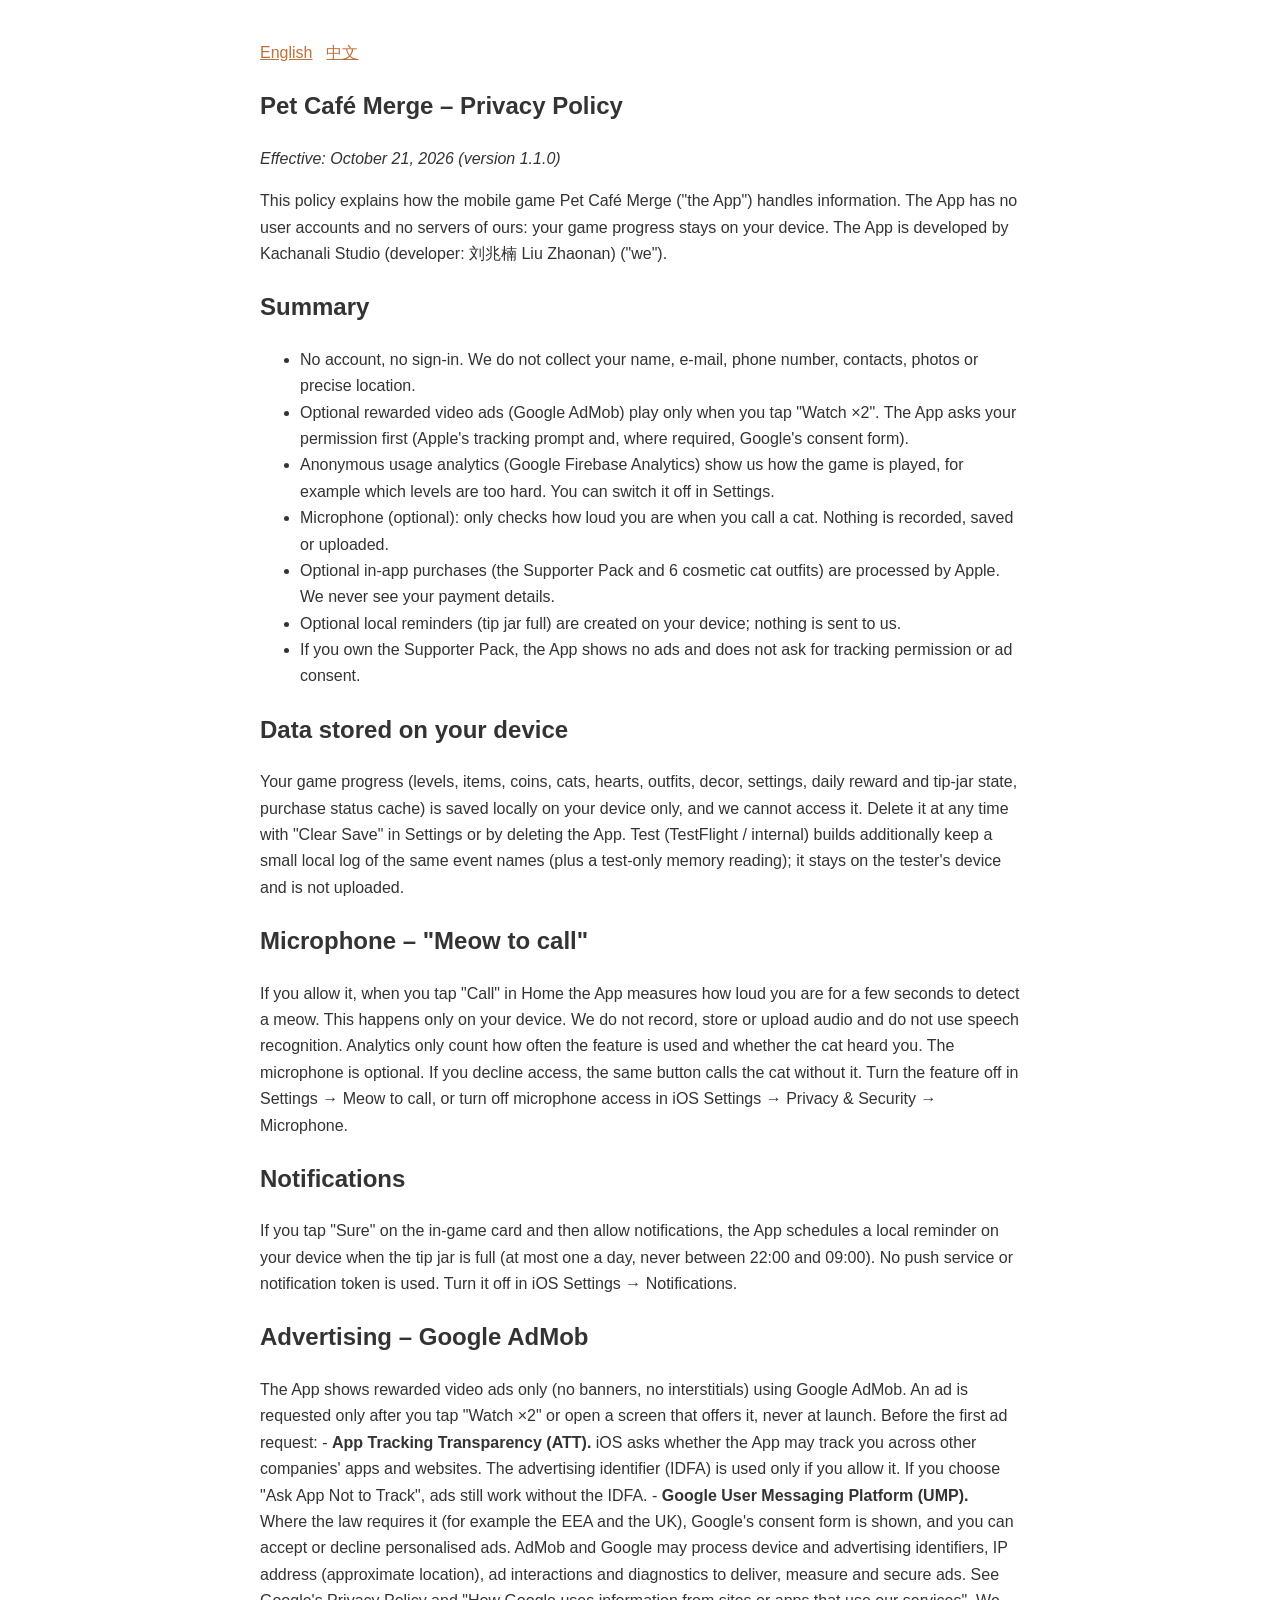
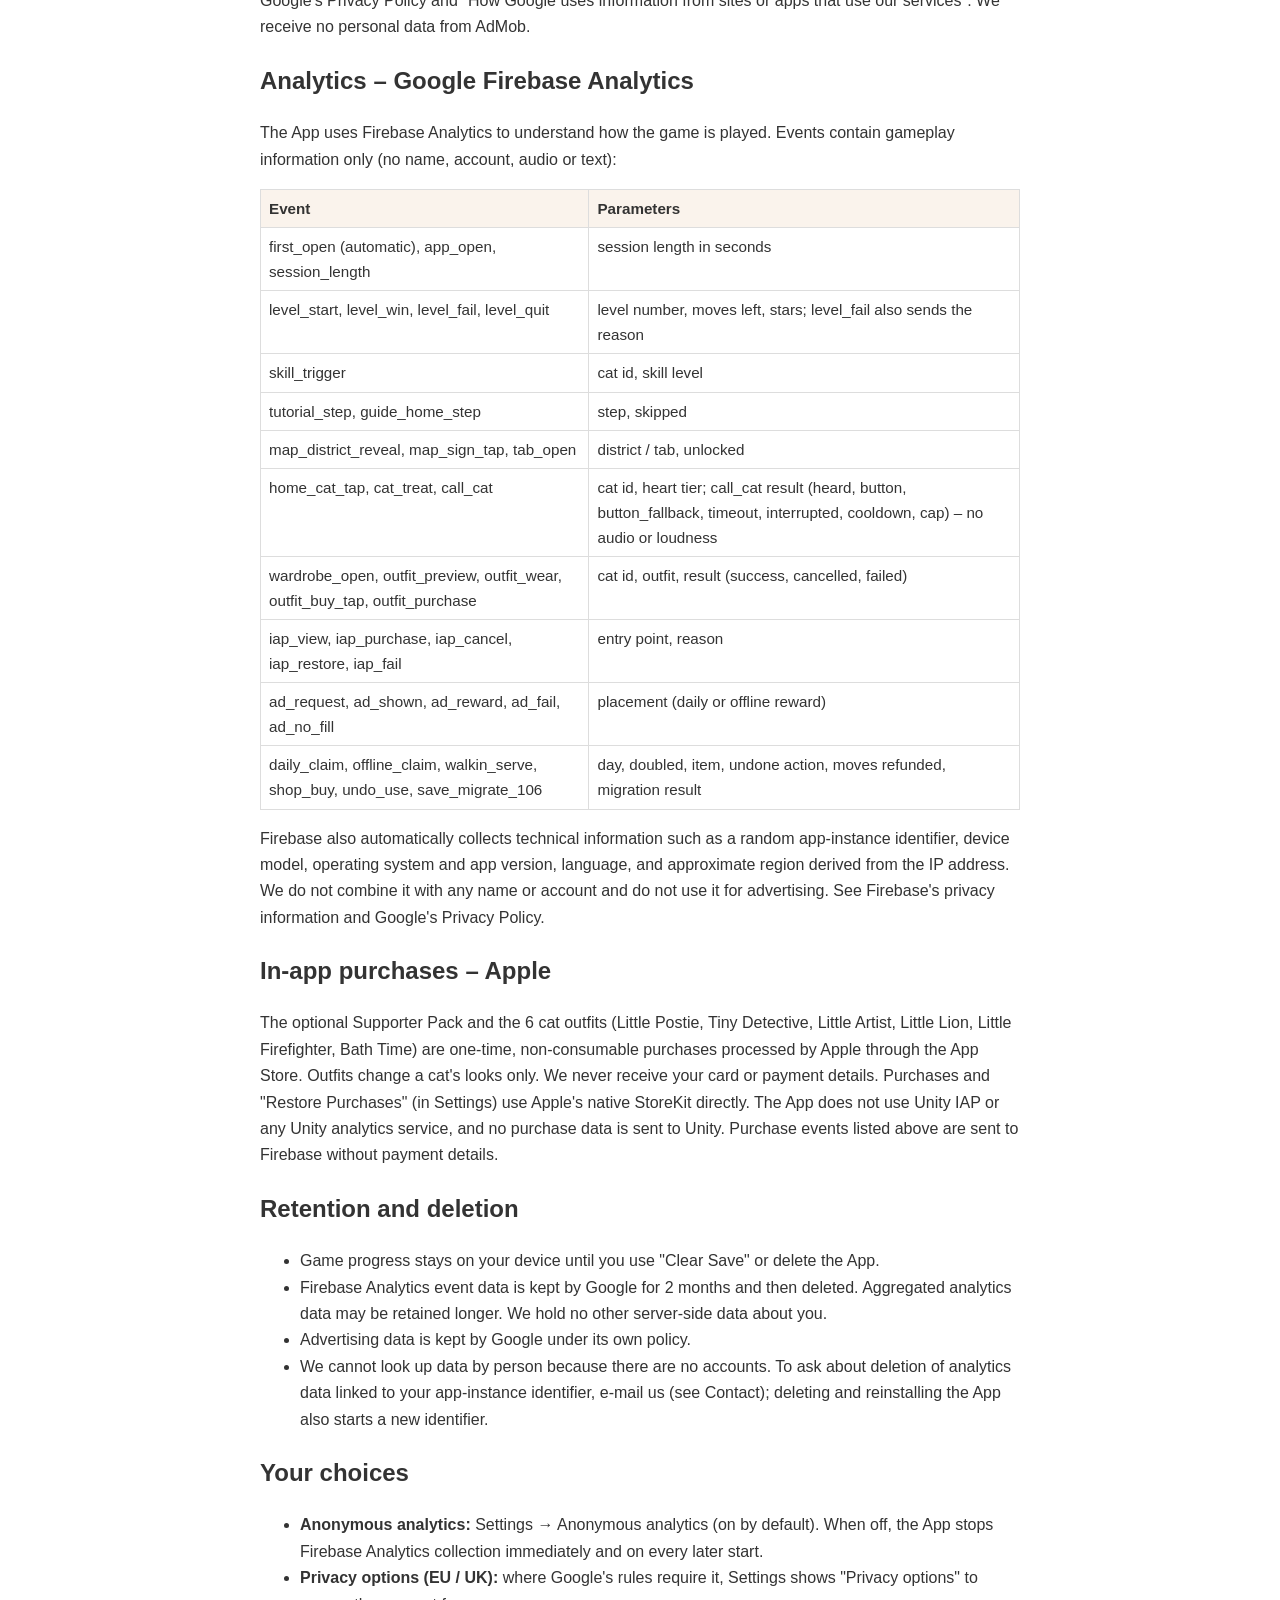
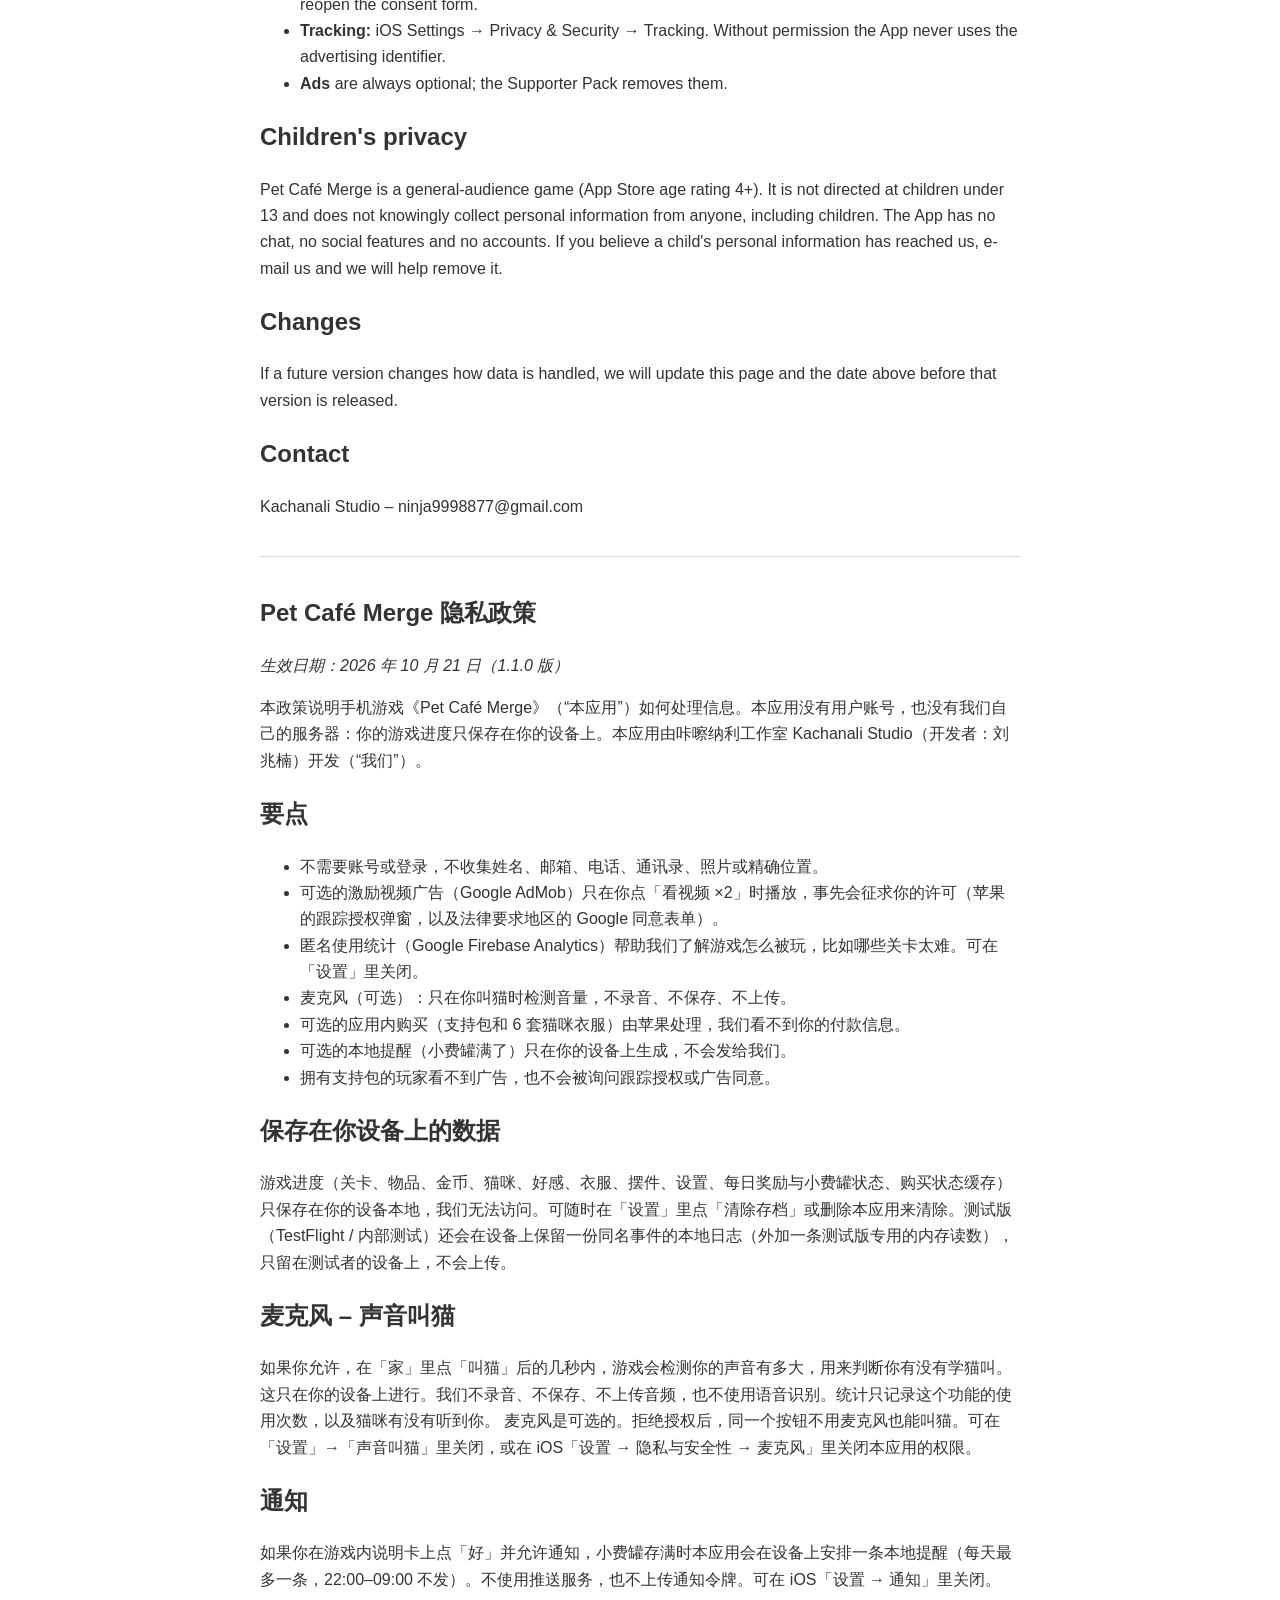
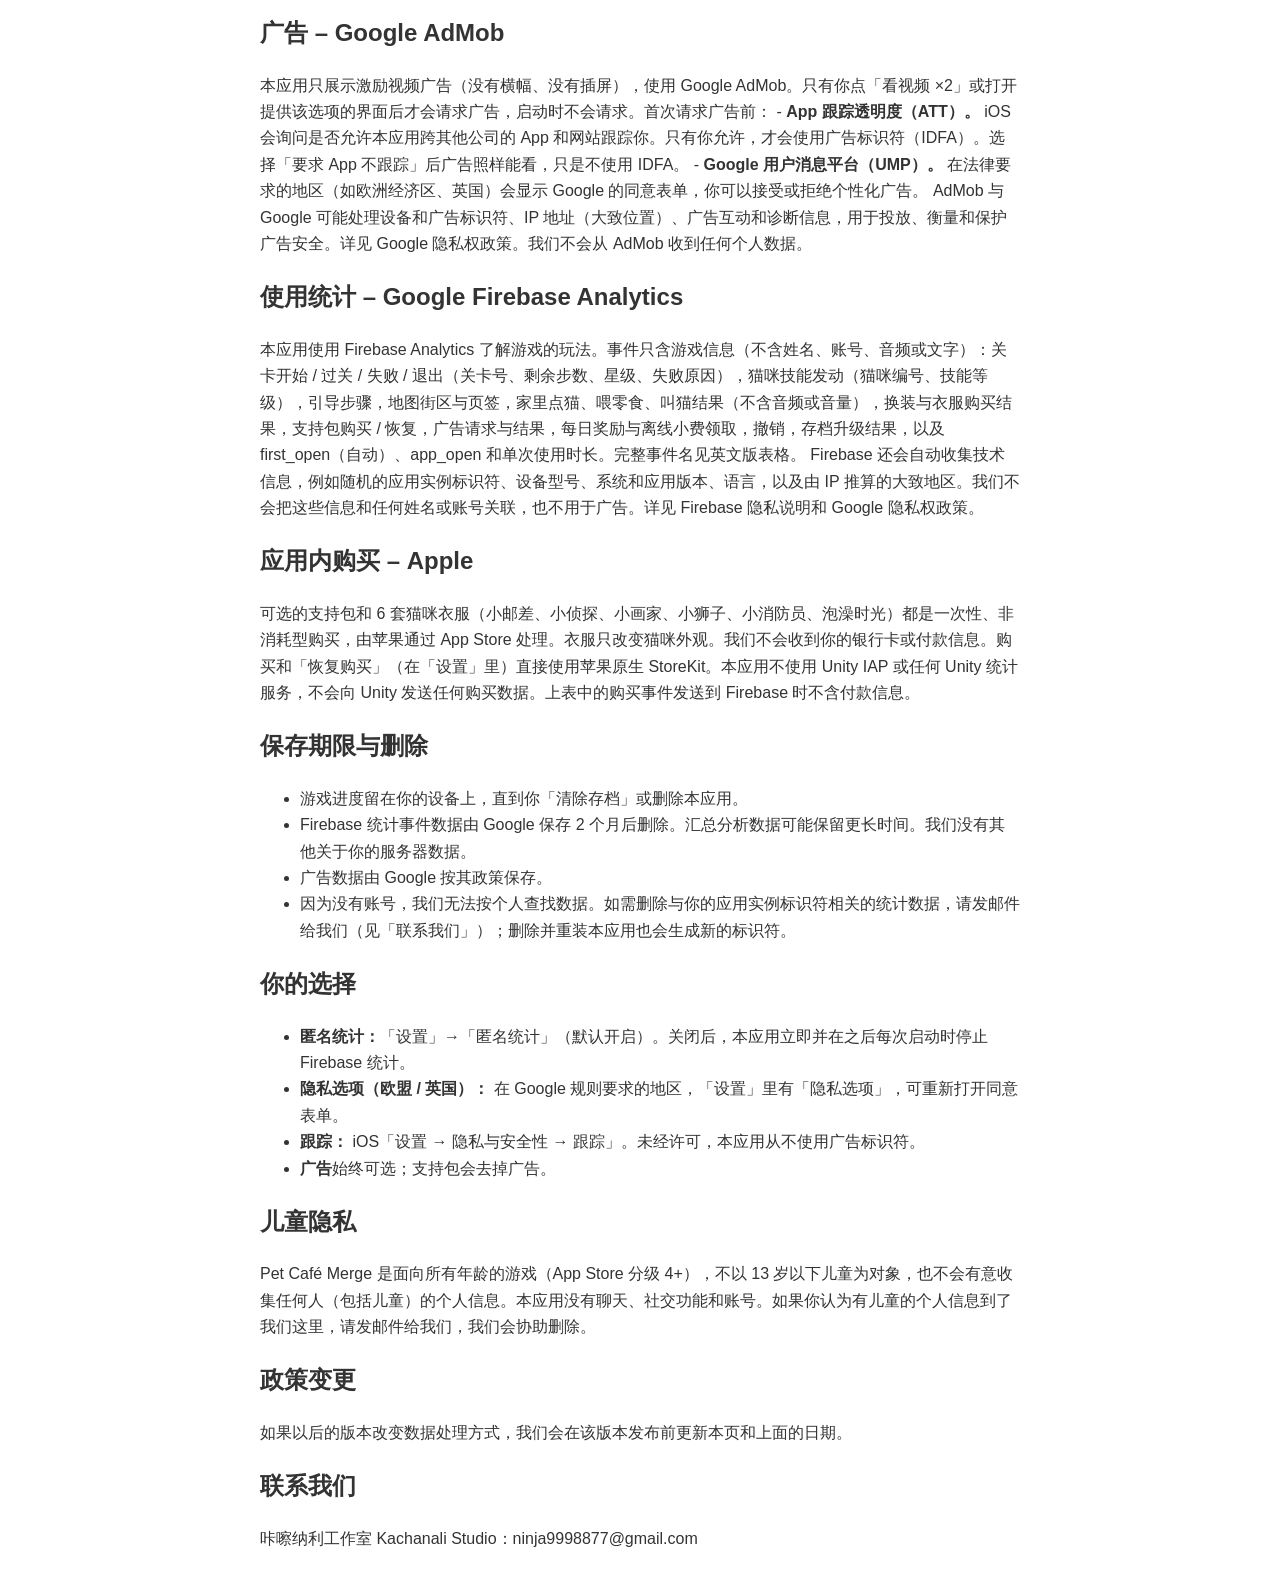
==== commit 127db5c0: "privacy.html 1.1.0: Firebase retention 2 months + aggregated note; native StoreKit, nothing sent to " ====
--- a/privacy.html
+++ b/privacy.html
@@ -82,12 +82,12 @@
 </tbody>
 </table>
 <p>Firebase also automatically collects technical information such as a random app-instance identifier, device model, operating system and app version, language, and approximate region derived from the IP address. We do not combine it with any name or account and do not use it for advertising. See Firebase's privacy information and Google's Privacy Policy.</p>
-<h2>In-app purchases – Apple and Unity IAP</h2>
-<p>The optional Supporter Pack and the 6 cat outfits (Little Postie, Tiny Detective, Little Artist, Little Lion, Little Firefighter, Bath Time) are one-time, non-consumable purchases processed by Apple through the App Store. Outfits change a cat's looks only. We never receive your card or payment details. The App uses Unity In-App Purchasing to talk to StoreKit and to check or restore purchases ("Restore Purchases" in Settings); Unity may receive transaction information for this purpose (see Unity's Privacy Policy). Purchase events listed above are sent to Firebase without payment details.</p>
+<h2>In-app purchases – Apple</h2>
+<p>The optional Supporter Pack and the 6 cat outfits (Little Postie, Tiny Detective, Little Artist, Little Lion, Little Firefighter, Bath Time) are one-time, non-consumable purchases processed by Apple through the App Store. Outfits change a cat's looks only. We never receive your card or payment details. Purchases and "Restore Purchases" (in Settings) use Apple's native StoreKit directly. The App does not use Unity IAP or any Unity analytics service, and no purchase data is sent to Unity. Purchase events listed above are sent to Firebase without payment details.</p>
 <h2>Retention and deletion</h2>
 <ul>
 <li>Game progress stays on your device until you use "Clear Save" or delete the App.</li>
-<li>Firebase Analytics event data is kept by Google for TODO: 2 months (confirm console setting) and then deleted. We hold no other server-side data about you.</li>
+<li>Firebase Analytics event data is kept by Google for 2 months and then deleted. Aggregated analytics data may be retained longer. We hold no other server-side data about you.</li>
 <li>Advertising data is kept by Google under its own policy.</li>
 <li>We cannot look up data by person because there are no accounts. To ask about deletion of analytics data linked to your app-instance identifier, e-mail us (see Contact); deleting and reinstalling the App also starts a new identifier.</li>
 </ul>
@@ -135,12 +135,12 @@
 <h2>使用统计 – Google Firebase Analytics</h2>
 <p>本应用使用 Firebase Analytics 了解游戏的玩法。事件只含游戏信息（不含姓名、账号、音频或文字）：关卡开始 / 过关 / 失败 / 退出（关卡号、剩余步数、星级、失败原因），猫咪技能发动（猫咪编号、技能等级），引导步骤，地图街区与页签，家里点猫、喂零食、叫猫结果（不含音频或音量），换装与衣服购买结果，支持包购买 / 恢复，广告请求与结果，每日奖励与离线小费领取，撤销，存档升级结果，以及 first_open（自动）、app_open 和单次使用时长。完整事件名见英文版表格。
 Firebase 还会自动收集技术信息，例如随机的应用实例标识符、设备型号、系统和应用版本、语言，以及由 IP 推算的大致地区。我们不会把这些信息和任何姓名或账号关联，也不用于广告。详见 Firebase 隐私说明和 Google 隐私权政策。</p>
-<h2>应用内购买 – Apple 与 Unity IAP</h2>
-<p>可选的支持包和 6 套猫咪衣服（小邮差、小侦探、小画家、小狮子、小消防员、泡澡时光）都是一次性、非消耗型购买，由苹果通过 App Store 处理。衣服只改变猫咪外观。我们不会收到你的银行卡或付款信息。本应用通过 Unity In-App Purchasing 与 StoreKit 通信，用于查询和恢复购买（「设置」里的「恢复购买」）；Unity 可能为此收到交易信息（见 Unity 隐私政策）。上表中的购买事件发送到 Firebase 时不含付款信息。</p>
+<h2>应用内购买 – Apple</h2>
+<p>可选的支持包和 6 套猫咪衣服（小邮差、小侦探、小画家、小狮子、小消防员、泡澡时光）都是一次性、非消耗型购买，由苹果通过 App Store 处理。衣服只改变猫咪外观。我们不会收到你的银行卡或付款信息。购买和「恢复购买」（在「设置」里）直接使用苹果原生 StoreKit。本应用不使用 Unity IAP 或任何 Unity 统计服务，不会向 Unity 发送任何购买数据。上表中的购买事件发送到 Firebase 时不含付款信息。</p>
 <h2>保存期限与删除</h2>
 <ul>
 <li>游戏进度留在你的设备上，直到你「清除存档」或删除本应用。</li>
-<li>Firebase 统计事件数据由 Google 保存 TODO：2 个月（待在控制台确认）后删除。我们没有其他关于你的服务器数据。</li>
+<li>Firebase 统计事件数据由 Google 保存 2 个月后删除。汇总分析数据可能保留更长时间。我们没有其他关于你的服务器数据。</li>
 <li>广告数据由 Google 按其政策保存。</li>
 <li>因为没有账号，我们无法按个人查找数据。如需删除与你的应用实例标识符相关的统计数据，请发邮件给我们（见「联系我们」）；删除并重装本应用也会生成新的标识符。</li>
 </ul>
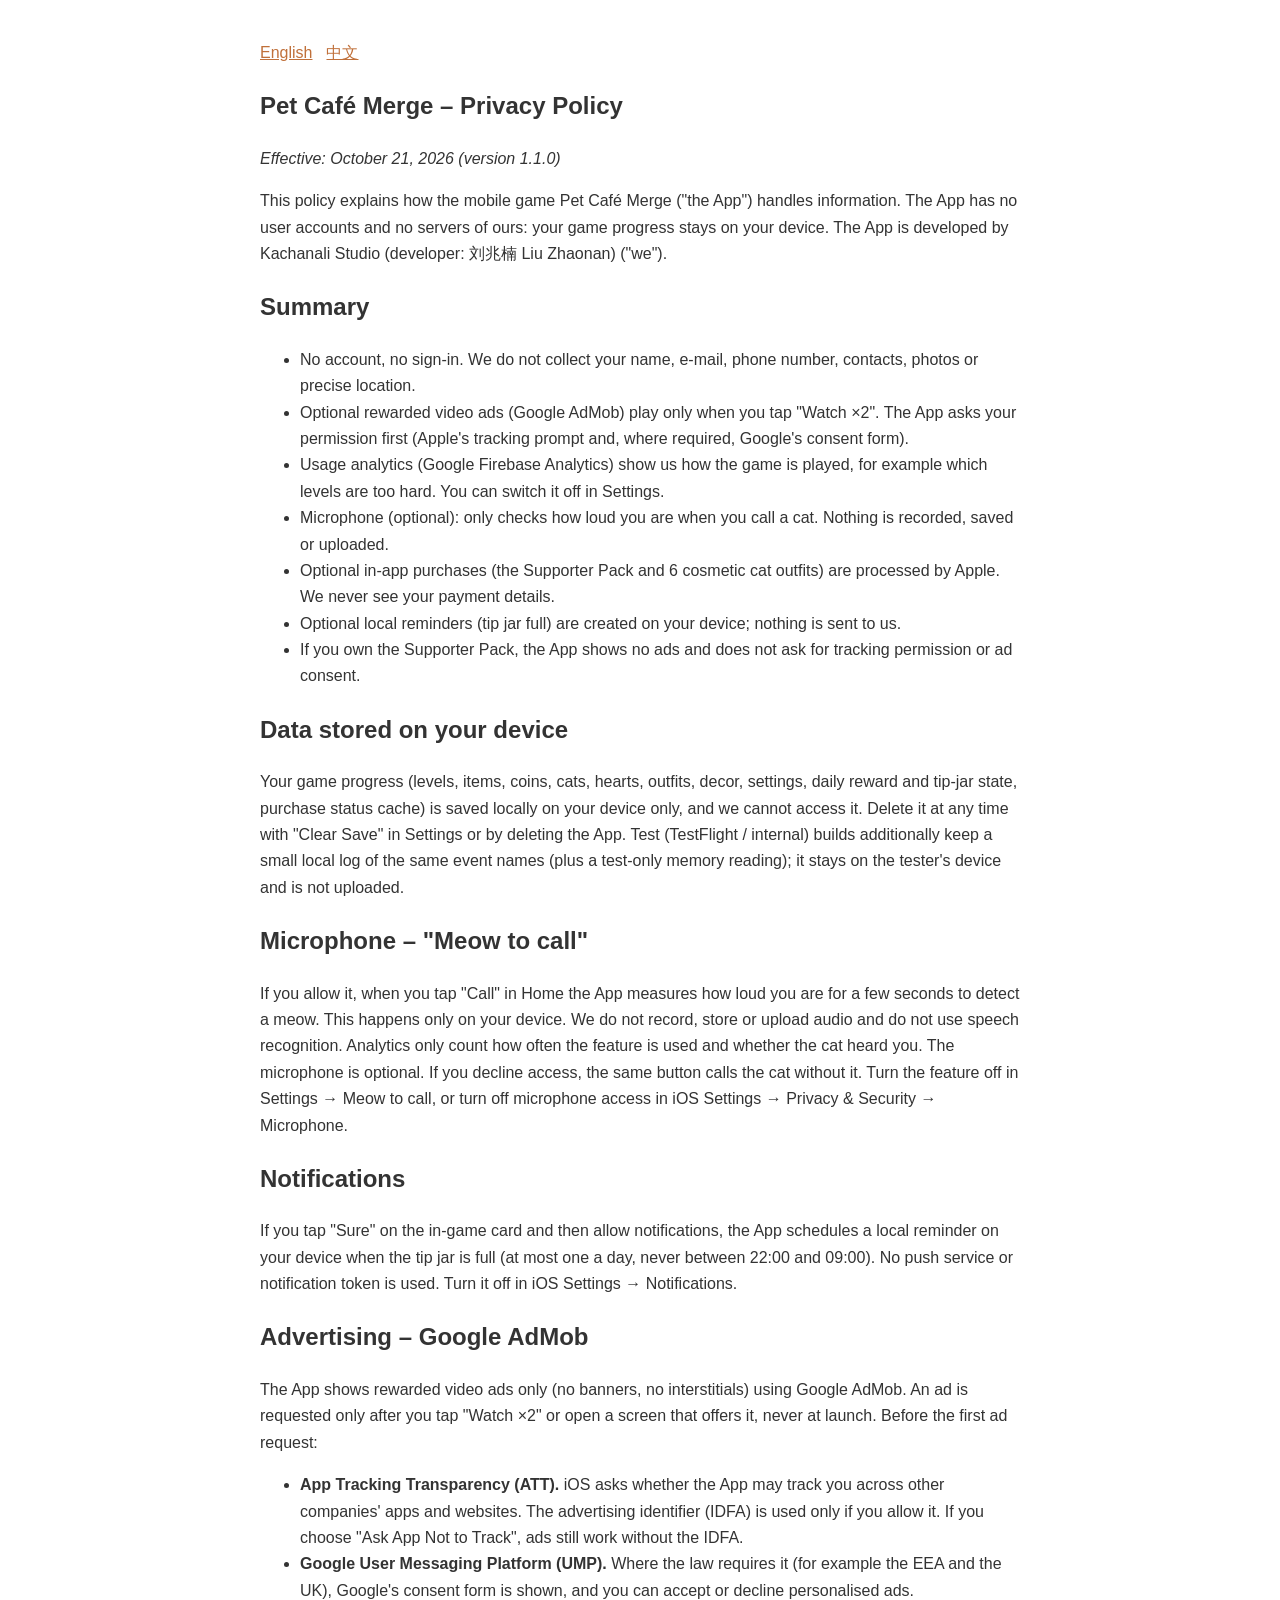
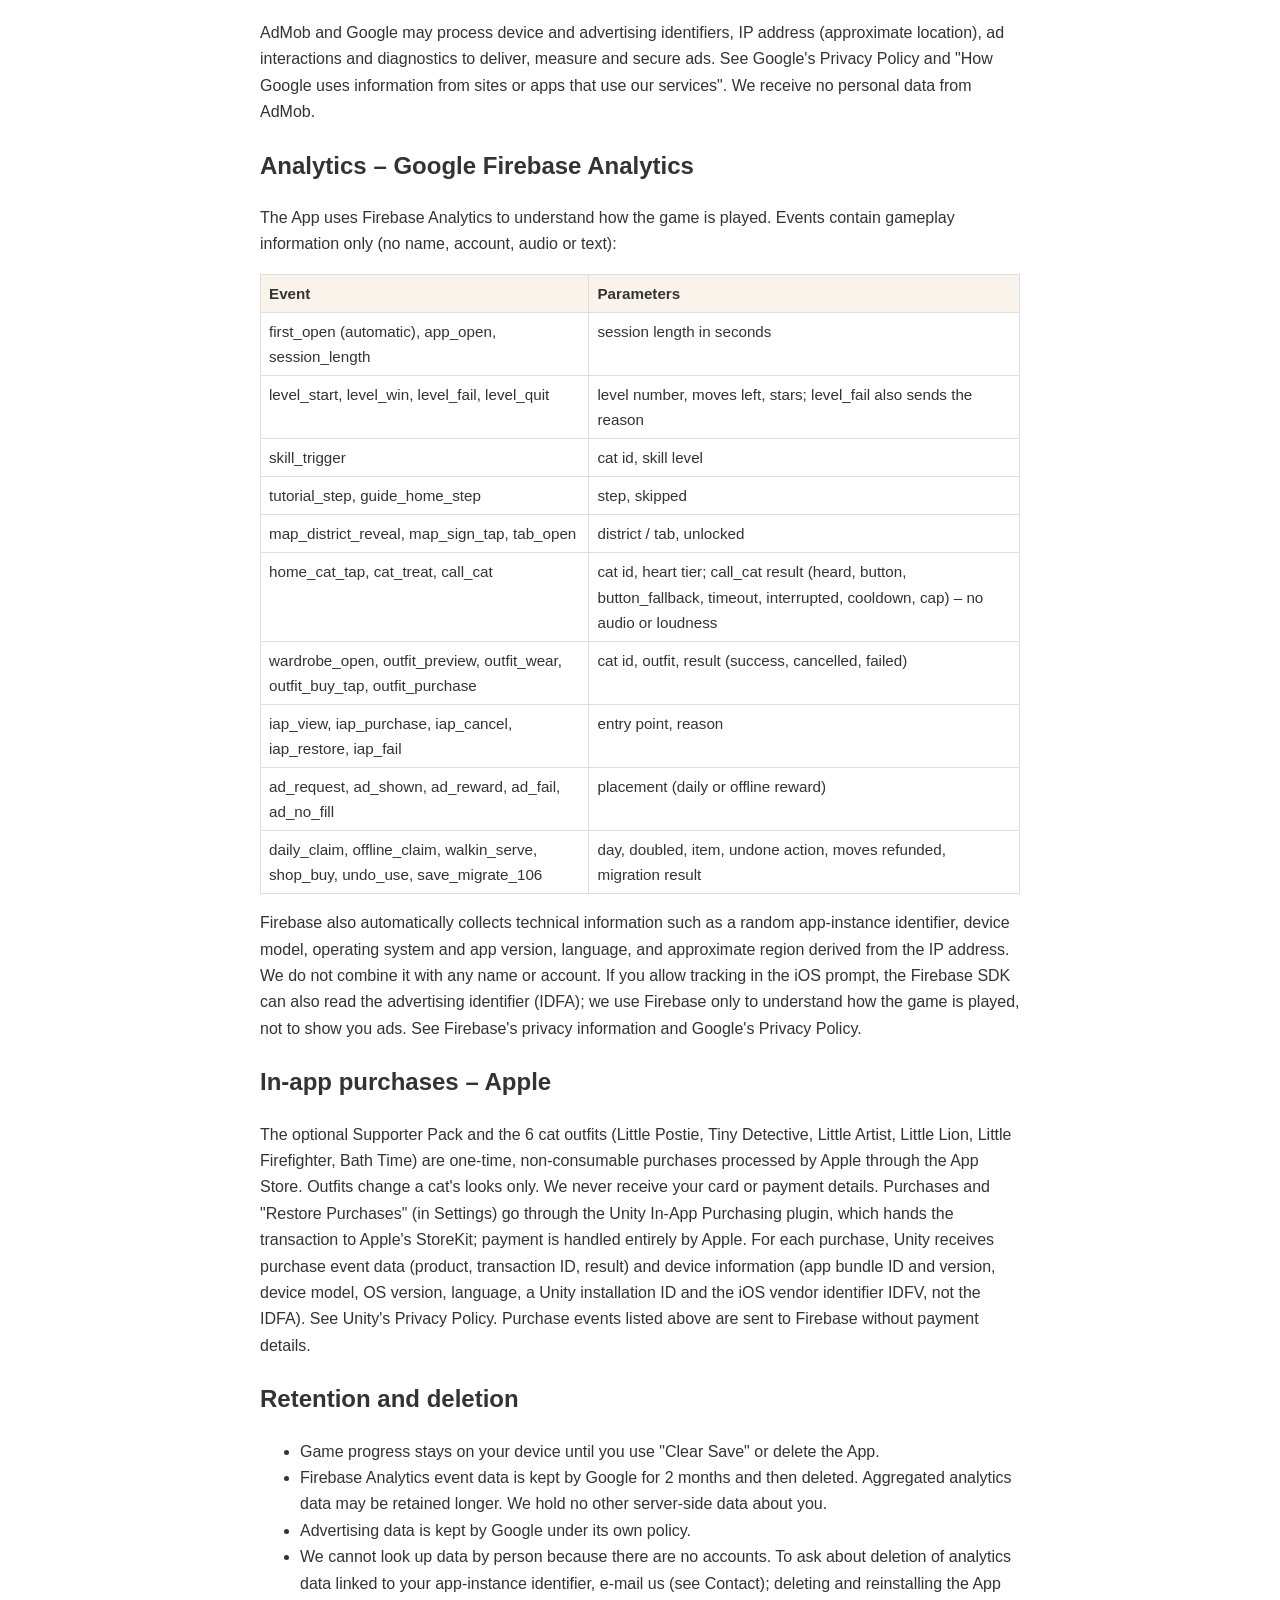
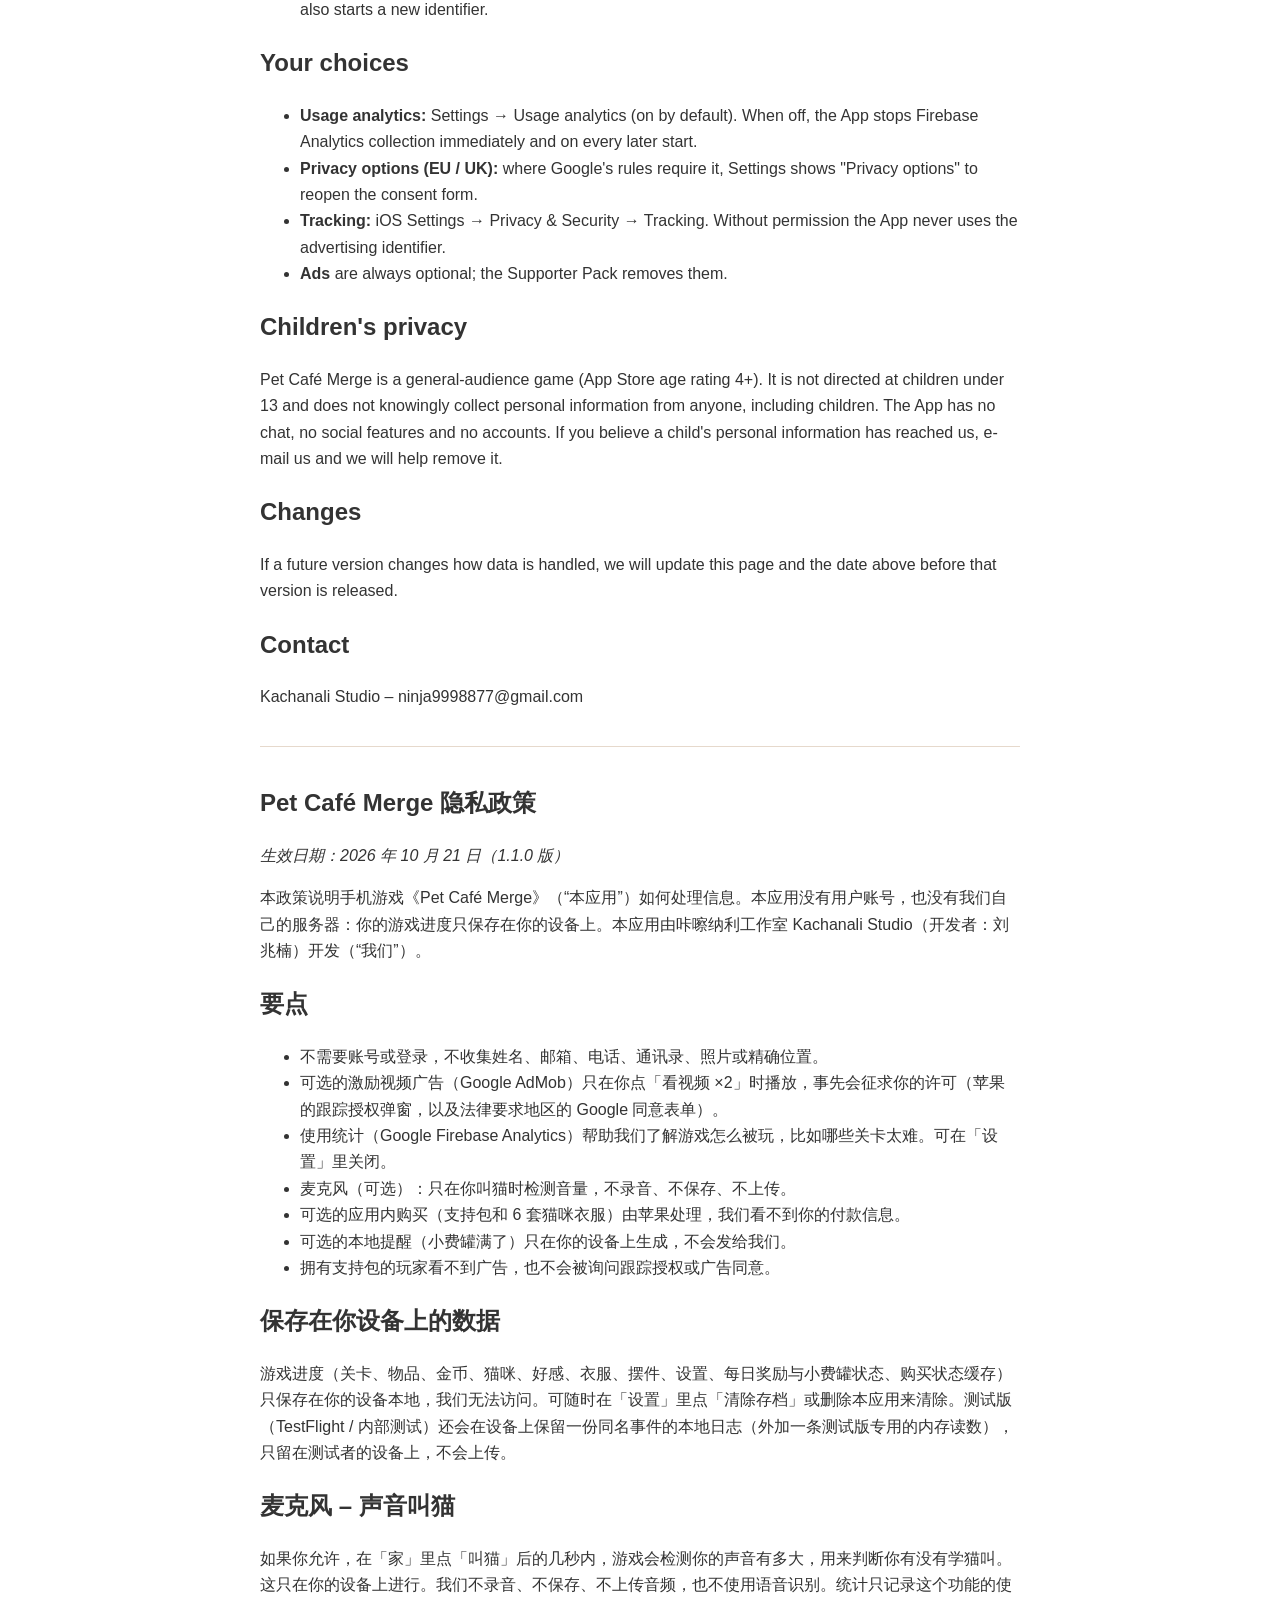
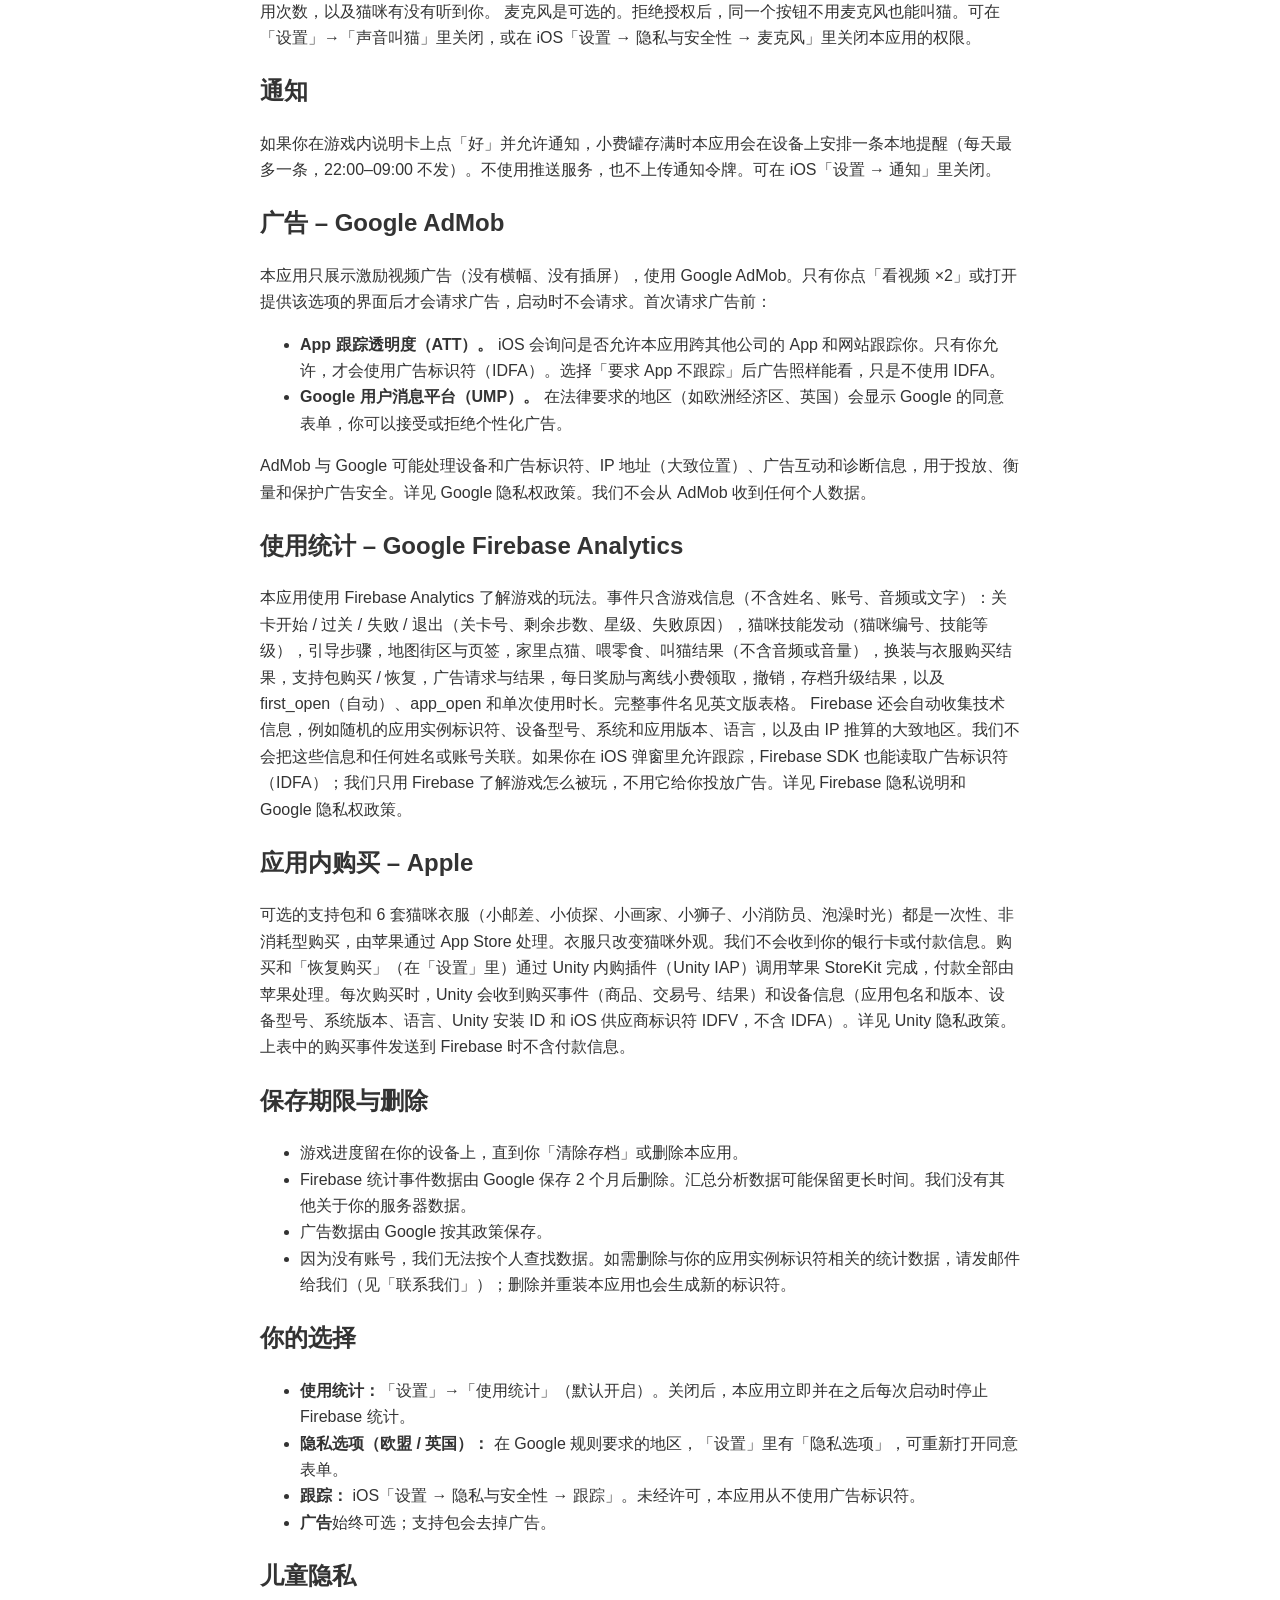
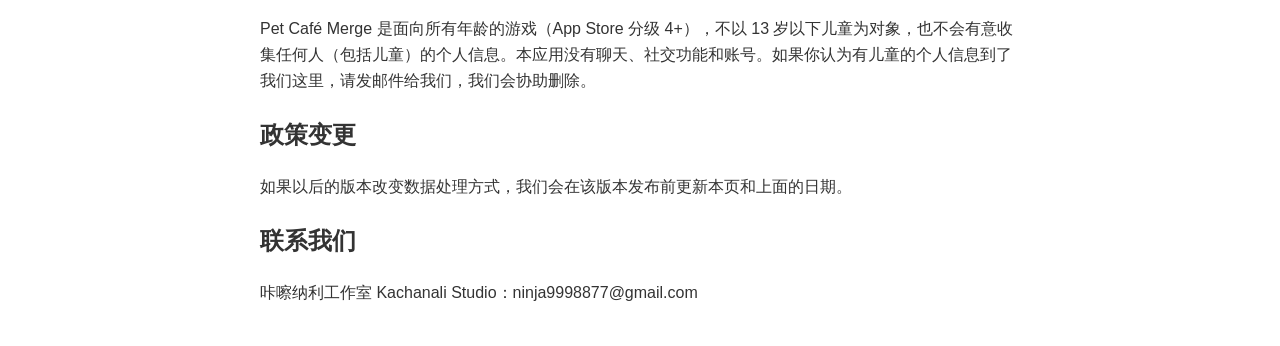
==== commit af44d679: "privacy.html 1.1.0: regenerate from 679a06ff (Unity IAP + Usage analytics + Firebase IDFA note)" ====
--- a/privacy.html
+++ b/privacy.html
@@ -11,7 +11,7 @@
 <ul>
 <li>No account, no sign-in. We do not collect your name, e-mail, phone number, contacts, photos or precise location.</li>
 <li>Optional rewarded video ads (Google AdMob) play only when you tap "Watch ×2". The App asks your permission first (Apple's tracking prompt and, where required, Google's consent form).</li>
-<li>Anonymous usage analytics (Google Firebase Analytics) show us how the game is played, for example which levels are too hard. You can switch it off in Settings.</li>
+<li>Usage analytics (Google Firebase Analytics) show us how the game is played, for example which levels are too hard. You can switch it off in Settings.</li>
 <li>Microphone (optional): only checks how loud you are when you call a cat. Nothing is recorded, saved or uploaded.</li>
 <li>Optional in-app purchases (the Supporter Pack and 6 cosmetic cat outfits) are processed by Apple. We never see your payment details.</li>
 <li>Optional local reminders (tip jar full) are created on your device; nothing is sent to us.</li>
@@ -25,10 +25,12 @@
 <h2>Notifications</h2>
 <p>If you tap "Sure" on the in-game card and then allow notifications, the App schedules a local reminder on your device when the tip jar is full (at most one a day, never between 22:00 and 09:00). No push service or notification token is used. Turn it off in iOS Settings → Notifications.</p>
 <h2>Advertising – Google AdMob</h2>
-<p>The App shows rewarded video ads only (no banners, no interstitials) using Google AdMob. An ad is requested only after you tap "Watch ×2" or open a screen that offers it, never at launch. Before the first ad request:
-- <strong>App Tracking Transparency (ATT).</strong> iOS asks whether the App may track you across other companies' apps and websites. The advertising identifier (IDFA) is used only if you allow it. If you choose "Ask App Not to Track", ads still work without the IDFA.
-- <strong>Google User Messaging Platform (UMP).</strong> Where the law requires it (for example the EEA and the UK), Google's consent form is shown, and you can accept or decline personalised ads.
-AdMob and Google may process device and advertising identifiers, IP address (approximate location), ad interactions and diagnostics to deliver, measure and secure ads. See Google's Privacy Policy and "How Google uses information from sites or apps that use our services". We receive no personal data from AdMob.</p>
+<p>The App shows rewarded video ads only (no banners, no interstitials) using Google AdMob. An ad is requested only after you tap "Watch ×2" or open a screen that offers it, never at launch. Before the first ad request:</p>
+<ul>
+<li><strong>App Tracking Transparency (ATT).</strong> iOS asks whether the App may track you across other companies' apps and websites. The advertising identifier (IDFA) is used only if you allow it. If you choose "Ask App Not to Track", ads still work without the IDFA.</li>
+<li><strong>Google User Messaging Platform (UMP).</strong> Where the law requires it (for example the EEA and the UK), Google's consent form is shown, and you can accept or decline personalised ads.</li>
+</ul>
+<p>AdMob and Google may process device and advertising identifiers, IP address (approximate location), ad interactions and diagnostics to deliver, measure and secure ads. See Google's Privacy Policy and "How Google uses information from sites or apps that use our services". We receive no personal data from AdMob.</p>
 <h2>Analytics – Google Firebase Analytics</h2>
 <p>The App uses Firebase Analytics to understand how the game is played. Events contain gameplay information only (no name, account, audio or text):</p>
 <table>
@@ -81,9 +83,9 @@
 </tr>
 </tbody>
 </table>
-<p>Firebase also automatically collects technical information such as a random app-instance identifier, device model, operating system and app version, language, and approximate region derived from the IP address. We do not combine it with any name or account and do not use it for advertising. See Firebase's privacy information and Google's Privacy Policy.</p>
+<p>Firebase also automatically collects technical information such as a random app-instance identifier, device model, operating system and app version, language, and approximate region derived from the IP address. We do not combine it with any name or account. If you allow tracking in the iOS prompt, the Firebase SDK can also read the advertising identifier (IDFA); we use Firebase only to understand how the game is played, not to show you ads. See Firebase's privacy information and Google's Privacy Policy.</p>
 <h2>In-app purchases – Apple</h2>
-<p>The optional Supporter Pack and the 6 cat outfits (Little Postie, Tiny Detective, Little Artist, Little Lion, Little Firefighter, Bath Time) are one-time, non-consumable purchases processed by Apple through the App Store. Outfits change a cat's looks only. We never receive your card or payment details. Purchases and "Restore Purchases" (in Settings) use Apple's native StoreKit directly. The App does not use Unity IAP or any Unity analytics service, and no purchase data is sent to Unity. Purchase events listed above are sent to Firebase without payment details.</p>
+<p>The optional Supporter Pack and the 6 cat outfits (Little Postie, Tiny Detective, Little Artist, Little Lion, Little Firefighter, Bath Time) are one-time, non-consumable purchases processed by Apple through the App Store. Outfits change a cat's looks only. We never receive your card or payment details. Purchases and "Restore Purchases" (in Settings) go through the Unity In-App Purchasing plugin, which hands the transaction to Apple's StoreKit; payment is handled entirely by Apple. For each purchase, Unity receives purchase event data (product, transaction ID, result) and device information (app bundle ID and version, device model, OS version, language, a Unity installation ID and the iOS vendor identifier IDFV, not the IDFA). See Unity's Privacy Policy. Purchase events listed above are sent to Firebase without payment details.</p>
 <h2>Retention and deletion</h2>
 <ul>
 <li>Game progress stays on your device until you use "Clear Save" or delete the App.</li>
@@ -93,7 +95,7 @@
 </ul>
 <h2>Your choices</h2>
 <ul>
-<li><strong>Anonymous analytics:</strong> Settings → Anonymous analytics (on by default). When off, the App stops Firebase Analytics collection immediately and on every later start.</li>
+<li><strong>Usage analytics:</strong> Settings → Usage analytics (on by default). When off, the App stops Firebase Analytics collection immediately and on every later start.</li>
 <li><strong>Privacy options (EU / UK):</strong> where Google's rules require it, Settings shows "Privacy options" to reopen the consent form.</li>
 <li><strong>Tracking:</strong> iOS Settings → Privacy &amp; Security → Tracking. Without permission the App never uses the advertising identifier.</li>
 <li><strong>Ads</strong> are always optional; the Supporter Pack removes them.</li>
@@ -114,7 +116,7 @@
 <ul>
 <li>不需要账号或登录，不收集姓名、邮箱、电话、通讯录、照片或精确位置。</li>
 <li>可选的激励视频广告（Google AdMob）只在你点「看视频 ×2」时播放，事先会征求你的许可（苹果的跟踪授权弹窗，以及法律要求地区的 Google 同意表单）。</li>
-<li>匿名使用统计（Google Firebase Analytics）帮助我们了解游戏怎么被玩，比如哪些关卡太难。可在「设置」里关闭。</li>
+<li>使用统计（Google Firebase Analytics）帮助我们了解游戏怎么被玩，比如哪些关卡太难。可在「设置」里关闭。</li>
 <li>麦克风（可选）：只在你叫猫时检测音量，不录音、不保存、不上传。</li>
 <li>可选的应用内购买（支持包和 6 套猫咪衣服）由苹果处理，我们看不到你的付款信息。</li>
 <li>可选的本地提醒（小费罐满了）只在你的设备上生成，不会发给我们。</li>
@@ -128,15 +130,17 @@
 <h2>通知</h2>
 <p>如果你在游戏内说明卡上点「好」并允许通知，小费罐存满时本应用会在设备上安排一条本地提醒（每天最多一条，22:00–09:00 不发）。不使用推送服务，也不上传通知令牌。可在 iOS「设置 → 通知」里关闭。</p>
 <h2>广告 – Google AdMob</h2>
-<p>本应用只展示激励视频广告（没有横幅、没有插屏），使用 Google AdMob。只有你点「看视频 ×2」或打开提供该选项的界面后才会请求广告，启动时不会请求。首次请求广告前：
-- <strong>App 跟踪透明度（ATT）。</strong> iOS 会询问是否允许本应用跨其他公司的 App 和网站跟踪你。只有你允许，才会使用广告标识符（IDFA）。选择「要求 App 不跟踪」后广告照样能看，只是不使用 IDFA。
-- <strong>Google 用户消息平台（UMP）。</strong> 在法律要求的地区（如欧洲经济区、英国）会显示 Google 的同意表单，你可以接受或拒绝个性化广告。
-AdMob 与 Google 可能处理设备和广告标识符、IP 地址（大致位置）、广告互动和诊断信息，用于投放、衡量和保护广告安全。详见 Google 隐私权政策。我们不会从 AdMob 收到任何个人数据。</p>
+<p>本应用只展示激励视频广告（没有横幅、没有插屏），使用 Google AdMob。只有你点「看视频 ×2」或打开提供该选项的界面后才会请求广告，启动时不会请求。首次请求广告前：</p>
+<ul>
+<li><strong>App 跟踪透明度（ATT）。</strong> iOS 会询问是否允许本应用跨其他公司的 App 和网站跟踪你。只有你允许，才会使用广告标识符（IDFA）。选择「要求 App 不跟踪」后广告照样能看，只是不使用 IDFA。</li>
+<li><strong>Google 用户消息平台（UMP）。</strong> 在法律要求的地区（如欧洲经济区、英国）会显示 Google 的同意表单，你可以接受或拒绝个性化广告。</li>
+</ul>
+<p>AdMob 与 Google 可能处理设备和广告标识符、IP 地址（大致位置）、广告互动和诊断信息，用于投放、衡量和保护广告安全。详见 Google 隐私权政策。我们不会从 AdMob 收到任何个人数据。</p>
 <h2>使用统计 – Google Firebase Analytics</h2>
 <p>本应用使用 Firebase Analytics 了解游戏的玩法。事件只含游戏信息（不含姓名、账号、音频或文字）：关卡开始 / 过关 / 失败 / 退出（关卡号、剩余步数、星级、失败原因），猫咪技能发动（猫咪编号、技能等级），引导步骤，地图街区与页签，家里点猫、喂零食、叫猫结果（不含音频或音量），换装与衣服购买结果，支持包购买 / 恢复，广告请求与结果，每日奖励与离线小费领取，撤销，存档升级结果，以及 first_open（自动）、app_open 和单次使用时长。完整事件名见英文版表格。
-Firebase 还会自动收集技术信息，例如随机的应用实例标识符、设备型号、系统和应用版本、语言，以及由 IP 推算的大致地区。我们不会把这些信息和任何姓名或账号关联，也不用于广告。详见 Firebase 隐私说明和 Google 隐私权政策。</p>
+Firebase 还会自动收集技术信息，例如随机的应用实例标识符、设备型号、系统和应用版本、语言，以及由 IP 推算的大致地区。我们不会把这些信息和任何姓名或账号关联。如果你在 iOS 弹窗里允许跟踪，Firebase SDK 也能读取广告标识符（IDFA）；我们只用 Firebase 了解游戏怎么被玩，不用它给你投放广告。详见 Firebase 隐私说明和 Google 隐私权政策。</p>
 <h2>应用内购买 – Apple</h2>
-<p>可选的支持包和 6 套猫咪衣服（小邮差、小侦探、小画家、小狮子、小消防员、泡澡时光）都是一次性、非消耗型购买，由苹果通过 App Store 处理。衣服只改变猫咪外观。我们不会收到你的银行卡或付款信息。购买和「恢复购买」（在「设置」里）直接使用苹果原生 StoreKit。本应用不使用 Unity IAP 或任何 Unity 统计服务，不会向 Unity 发送任何购买数据。上表中的购买事件发送到 Firebase 时不含付款信息。</p>
+<p>可选的支持包和 6 套猫咪衣服（小邮差、小侦探、小画家、小狮子、小消防员、泡澡时光）都是一次性、非消耗型购买，由苹果通过 App Store 处理。衣服只改变猫咪外观。我们不会收到你的银行卡或付款信息。购买和「恢复购买」（在「设置」里）通过 Unity 内购插件（Unity IAP）调用苹果 StoreKit 完成，付款全部由苹果处理。每次购买时，Unity 会收到购买事件（商品、交易号、结果）和设备信息（应用包名和版本、设备型号、系统版本、语言、Unity 安装 ID 和 iOS 供应商标识符 IDFV，不含 IDFA）。详见 Unity 隐私政策。上表中的购买事件发送到 Firebase 时不含付款信息。</p>
 <h2>保存期限与删除</h2>
 <ul>
 <li>游戏进度留在你的设备上，直到你「清除存档」或删除本应用。</li>
@@ -146,7 +150,7 @@
 </ul>
 <h2>你的选择</h2>
 <ul>
-<li><strong>匿名统计：</strong>「设置」→「匿名统计」（默认开启）。关闭后，本应用立即并在之后每次启动时停止 Firebase 统计。</li>
+<li><strong>使用统计：</strong>「设置」→「使用统计」（默认开启）。关闭后，本应用立即并在之后每次启动时停止 Firebase 统计。</li>
 <li><strong>隐私选项（欧盟 / 英国）：</strong> 在 Google 规则要求的地区，「设置」里有「隐私选项」，可重新打开同意表单。</li>
 <li><strong>跟踪：</strong> iOS「设置 → 隐私与安全性 → 跟踪」。未经许可，本应用从不使用广告标识符。</li>
 <li><strong>广告</strong>始终可选；支持包会去掉广告。</li>
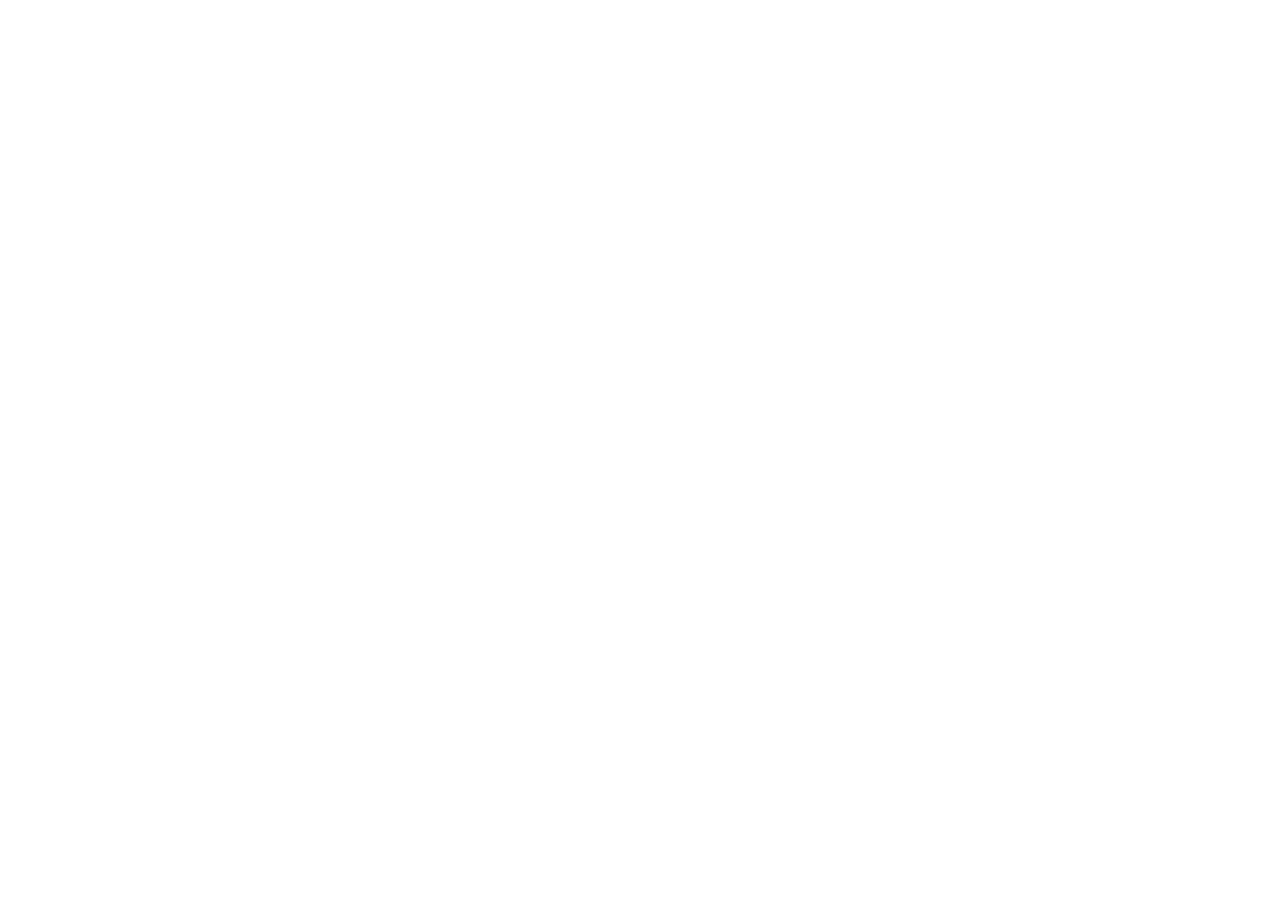
==== commit 85c3e221: "privacy.html: redirect to the new privacy policy page (pet-cafe-merge-privacy)" ====
--- a/privacy.html
+++ b/privacy.html
@@ -1,165 +1,17 @@
-<!doctype html><html lang="en"><head><meta charset="utf-8"><meta name="viewport" content="width=device-width,initial-scale=1"><title>Pet Café Merge – Privacy Policy / 隐私政策</title>
-<style>body{font-family:-apple-system,Helvetica,Arial,"PingFang SC","Hiragino Sans GB","Microsoft YaHei",sans-serif;max-width:760px;margin:40px auto;padding:0 20px;line-height:1.65;color:#333}a{color:#c0703a}table{border-collapse:collapse;width:100%;margin:12px 0}td,th{border:1px solid #ddd;padding:6px 8px;text-align:left;vertical-align:top;font-size:.95em}th{background:#faf3ec}nav a{margin-right:14px}hr{border:0;border-top:1px solid #e6d9cc;margin:36px 0}</style></head>
-<body>
-<nav><a href="#en">English</a><a href="#zh">中文</a></nav>
-
-<section id="en" lang="en">
-<h1>Pet Café Merge – Privacy Policy</h1>
-<p><em>Effective: October 21, 2026 (version 1.1.0)</em></p>
-<p>This policy explains how the mobile game Pet Café Merge ("the App") handles information. The App has no user accounts and no servers of ours: your game progress stays on your device. The App is developed by Kachanali Studio (developer: 刘兆楠 Liu Zhaonan) ("we").</p>
-<h2>Summary</h2>
-<ul>
-<li>No account, no sign-in. We do not collect your name, e-mail, phone number, contacts, photos or precise location.</li>
-<li>Optional rewarded video ads (Google AdMob) play only when you tap "Watch ×2". The App asks your permission first (Apple's tracking prompt and, where required, Google's consent form).</li>
-<li>Usage analytics (Google Firebase Analytics) show us how the game is played, for example which levels are too hard. You can switch it off in Settings.</li>
-<li>Microphone (optional): only checks how loud you are when you call a cat. Nothing is recorded, saved or uploaded.</li>
-<li>Optional in-app purchases (the Supporter Pack and 6 cosmetic cat outfits) are processed by Apple. We never see your payment details.</li>
-<li>Optional local reminders (tip jar full) are created on your device; nothing is sent to us.</li>
-<li>If you own the Supporter Pack, the App shows no ads and does not ask for tracking permission or ad consent.</li>
-</ul>
-<h2>Data stored on your device</h2>
-<p>Your game progress (levels, items, coins, cats, hearts, outfits, decor, settings, daily reward and tip-jar state, purchase status cache) is saved locally on your device only, and we cannot access it. Delete it at any time with "Clear Save" in Settings or by deleting the App. Test (TestFlight / internal) builds additionally keep a small local log of the same event names (plus a test-only memory reading); it stays on the tester's device and is not uploaded.</p>
-<h2>Microphone – "Meow to call"</h2>
-<p>If you allow it, when you tap "Call" in Home the App measures how loud you are for a few seconds to detect a meow. This happens only on your device. We do not record, store or upload audio and do not use speech recognition. Analytics only count how often the feature is used and whether the cat heard you.
-The microphone is optional. If you decline access, the same button calls the cat without it. Turn the feature off in Settings → Meow to call, or turn off microphone access in iOS Settings → Privacy &amp; Security → Microphone.</p>
-<h2>Notifications</h2>
-<p>If you tap "Sure" on the in-game card and then allow notifications, the App schedules a local reminder on your device when the tip jar is full (at most one a day, never between 22:00 and 09:00). No push service or notification token is used. Turn it off in iOS Settings → Notifications.</p>
-<h2>Advertising – Google AdMob</h2>
-<p>The App shows rewarded video ads only (no banners, no interstitials) using Google AdMob. An ad is requested only after you tap "Watch ×2" or open a screen that offers it, never at launch. Before the first ad request:</p>
-<ul>
-<li><strong>App Tracking Transparency (ATT).</strong> iOS asks whether the App may track you across other companies' apps and websites. The advertising identifier (IDFA) is used only if you allow it. If you choose "Ask App Not to Track", ads still work without the IDFA.</li>
-<li><strong>Google User Messaging Platform (UMP).</strong> Where the law requires it (for example the EEA and the UK), Google's consent form is shown, and you can accept or decline personalised ads.</li>
-</ul>
-<p>AdMob and Google may process device and advertising identifiers, IP address (approximate location), ad interactions and diagnostics to deliver, measure and secure ads. See Google's Privacy Policy and "How Google uses information from sites or apps that use our services". We receive no personal data from AdMob.</p>
-<h2>Analytics – Google Firebase Analytics</h2>
-<p>The App uses Firebase Analytics to understand how the game is played. Events contain gameplay information only (no name, account, audio or text):</p>
-<table>
-<thead>
-<tr>
-<th>Event</th>
-<th>Parameters</th>
-</tr>
-</thead>
-<tbody>
-<tr>
-<td>first_open (automatic), app_open, session_length</td>
-<td>session length in seconds</td>
-</tr>
-<tr>
-<td>level_start, level_win, level_fail, level_quit</td>
-<td>level number, moves left, stars; level_fail also sends the reason</td>
-</tr>
-<tr>
-<td>skill_trigger</td>
-<td>cat id, skill level</td>
-</tr>
-<tr>
-<td>tutorial_step, guide_home_step</td>
-<td>step, skipped</td>
-</tr>
-<tr>
-<td>map_district_reveal, map_sign_tap, tab_open</td>
-<td>district / tab, unlocked</td>
-</tr>
-<tr>
-<td>home_cat_tap, cat_treat, call_cat</td>
-<td>cat id, heart tier; call_cat result (heard, button, button_fallback, timeout, interrupted, cooldown, cap) – no audio or loudness</td>
-</tr>
-<tr>
-<td>wardrobe_open, outfit_preview, outfit_wear, outfit_buy_tap, outfit_purchase</td>
-<td>cat id, outfit, result (success, cancelled, failed)</td>
-</tr>
-<tr>
-<td>iap_view, iap_purchase, iap_cancel, iap_restore, iap_fail</td>
-<td>entry point, reason</td>
-</tr>
-<tr>
-<td>ad_request, ad_shown, ad_reward, ad_fail, ad_no_fill</td>
-<td>placement (daily or offline reward)</td>
-</tr>
-<tr>
-<td>daily_claim, offline_claim, walkin_serve, shop_buy, undo_use, save_migrate_106</td>
-<td>day, doubled, item, undone action, moves refunded, migration result</td>
-</tr>
-</tbody>
-</table>
-<p>Firebase also automatically collects technical information such as a random app-instance identifier, device model, operating system and app version, language, and approximate region derived from the IP address. We do not combine it with any name or account. If you allow tracking in the iOS prompt, the Firebase SDK can also read the advertising identifier (IDFA); we use Firebase only to understand how the game is played, not to show you ads. See Firebase's privacy information and Google's Privacy Policy.</p>
-<h2>In-app purchases – Apple</h2>
-<p>The optional Supporter Pack and the 6 cat outfits (Little Postie, Tiny Detective, Little Artist, Little Lion, Little Firefighter, Bath Time) are one-time, non-consumable purchases processed by Apple through the App Store. Outfits change a cat's looks only. We never receive your card or payment details. Purchases and "Restore Purchases" (in Settings) go through the Unity In-App Purchasing plugin, which hands the transaction to Apple's StoreKit; payment is handled entirely by Apple. For each purchase, Unity receives purchase event data (product, transaction ID, result) and device information (app bundle ID and version, device model, OS version, language, a Unity installation ID and the iOS vendor identifier IDFV, not the IDFA). See Unity's Privacy Policy. Purchase events listed above are sent to Firebase without payment details.</p>
-<h2>Retention and deletion</h2>
-<ul>
-<li>Game progress stays on your device until you use "Clear Save" or delete the App.</li>
-<li>Firebase Analytics event data is kept by Google for 2 months and then deleted. Aggregated analytics data may be retained longer. We hold no other server-side data about you.</li>
-<li>Advertising data is kept by Google under its own policy.</li>
-<li>We cannot look up data by person because there are no accounts. To ask about deletion of analytics data linked to your app-instance identifier, e-mail us (see Contact); deleting and reinstalling the App also starts a new identifier.</li>
-</ul>
-<h2>Your choices</h2>
-<ul>
-<li><strong>Usage analytics:</strong> Settings → Usage analytics (on by default). When off, the App stops Firebase Analytics collection immediately and on every later start.</li>
-<li><strong>Privacy options (EU / UK):</strong> where Google's rules require it, Settings shows "Privacy options" to reopen the consent form.</li>
-<li><strong>Tracking:</strong> iOS Settings → Privacy &amp; Security → Tracking. Without permission the App never uses the advertising identifier.</li>
-<li><strong>Ads</strong> are always optional; the Supporter Pack removes them.</li>
-</ul>
-<h2>Children's privacy</h2>
-<p>Pet Café Merge is a general-audience game (App Store age rating 4+). It is not directed at children under 13 and does not knowingly collect personal information from anyone, including children. The App has no chat, no social features and no accounts. If you believe a child's personal information has reached us, e-mail us and we will help remove it.</p>
-<h2>Changes</h2>
-<p>If a future version changes how data is handled, we will update this page and the date above before that version is released.</p>
-<h2>Contact</h2>
-<p>Kachanali Studio – ninja9998877@gmail.com</p>
-</section>
-<hr>
-<section id="zh" lang="zh-Hans">
-<h1>Pet Café Merge 隐私政策</h1>
-<p><em>生效日期：2026 年 10 月 21 日（1.1.0 版）</em></p>
-<p>本政策说明手机游戏《Pet Café Merge》（“本应用”）如何处理信息。本应用没有用户账号，也没有我们自己的服务器：你的游戏进度只保存在你的设备上。本应用由咔嚓纳利工作室 Kachanali Studio（开发者：刘兆楠）开发（“我们”）。</p>
-<h2>要点</h2>
-<ul>
-<li>不需要账号或登录，不收集姓名、邮箱、电话、通讯录、照片或精确位置。</li>
-<li>可选的激励视频广告（Google AdMob）只在你点「看视频 ×2」时播放，事先会征求你的许可（苹果的跟踪授权弹窗，以及法律要求地区的 Google 同意表单）。</li>
-<li>使用统计（Google Firebase Analytics）帮助我们了解游戏怎么被玩，比如哪些关卡太难。可在「设置」里关闭。</li>
-<li>麦克风（可选）：只在你叫猫时检测音量，不录音、不保存、不上传。</li>
-<li>可选的应用内购买（支持包和 6 套猫咪衣服）由苹果处理，我们看不到你的付款信息。</li>
-<li>可选的本地提醒（小费罐满了）只在你的设备上生成，不会发给我们。</li>
-<li>拥有支持包的玩家看不到广告，也不会被询问跟踪授权或广告同意。</li>
-</ul>
-<h2>保存在你设备上的数据</h2>
-<p>游戏进度（关卡、物品、金币、猫咪、好感、衣服、摆件、设置、每日奖励与小费罐状态、购买状态缓存）只保存在你的设备本地，我们无法访问。可随时在「设置」里点「清除存档」或删除本应用来清除。测试版（TestFlight / 内部测试）还会在设备上保留一份同名事件的本地日志（外加一条测试版专用的内存读数），只留在测试者的设备上，不会上传。</p>
-<h2>麦克风 – 声音叫猫</h2>
-<p>如果你允许，在「家」里点「叫猫」后的几秒内，游戏会检测你的声音有多大，用来判断你有没有学猫叫。这只在你的设备上进行。我们不录音、不保存、不上传音频，也不使用语音识别。统计只记录这个功能的使用次数，以及猫咪有没有听到你。
-麦克风是可选的。拒绝授权后，同一个按钮不用麦克风也能叫猫。可在「设置」→「声音叫猫」里关闭，或在 iOS「设置 → 隐私与安全性 → 麦克风」里关闭本应用的权限。</p>
-<h2>通知</h2>
-<p>如果你在游戏内说明卡上点「好」并允许通知，小费罐存满时本应用会在设备上安排一条本地提醒（每天最多一条，22:00–09:00 不发）。不使用推送服务，也不上传通知令牌。可在 iOS「设置 → 通知」里关闭。</p>
-<h2>广告 – Google AdMob</h2>
-<p>本应用只展示激励视频广告（没有横幅、没有插屏），使用 Google AdMob。只有你点「看视频 ×2」或打开提供该选项的界面后才会请求广告，启动时不会请求。首次请求广告前：</p>
-<ul>
-<li><strong>App 跟踪透明度（ATT）。</strong> iOS 会询问是否允许本应用跨其他公司的 App 和网站跟踪你。只有你允许，才会使用广告标识符（IDFA）。选择「要求 App 不跟踪」后广告照样能看，只是不使用 IDFA。</li>
-<li><strong>Google 用户消息平台（UMP）。</strong> 在法律要求的地区（如欧洲经济区、英国）会显示 Google 的同意表单，你可以接受或拒绝个性化广告。</li>
-</ul>
-<p>AdMob 与 Google 可能处理设备和广告标识符、IP 地址（大致位置）、广告互动和诊断信息，用于投放、衡量和保护广告安全。详见 Google 隐私权政策。我们不会从 AdMob 收到任何个人数据。</p>
-<h2>使用统计 – Google Firebase Analytics</h2>
-<p>本应用使用 Firebase Analytics 了解游戏的玩法。事件只含游戏信息（不含姓名、账号、音频或文字）：关卡开始 / 过关 / 失败 / 退出（关卡号、剩余步数、星级、失败原因），猫咪技能发动（猫咪编号、技能等级），引导步骤，地图街区与页签，家里点猫、喂零食、叫猫结果（不含音频或音量），换装与衣服购买结果，支持包购买 / 恢复，广告请求与结果，每日奖励与离线小费领取，撤销，存档升级结果，以及 first_open（自动）、app_open 和单次使用时长。完整事件名见英文版表格。
-Firebase 还会自动收集技术信息，例如随机的应用实例标识符、设备型号、系统和应用版本、语言，以及由 IP 推算的大致地区。我们不会把这些信息和任何姓名或账号关联。如果你在 iOS 弹窗里允许跟踪，Firebase SDK 也能读取广告标识符（IDFA）；我们只用 Firebase 了解游戏怎么被玩，不用它给你投放广告。详见 Firebase 隐私说明和 Google 隐私权政策。</p>
-<h2>应用内购买 – Apple</h2>
-<p>可选的支持包和 6 套猫咪衣服（小邮差、小侦探、小画家、小狮子、小消防员、泡澡时光）都是一次性、非消耗型购买，由苹果通过 App Store 处理。衣服只改变猫咪外观。我们不会收到你的银行卡或付款信息。购买和「恢复购买」（在「设置」里）通过 Unity 内购插件（Unity IAP）调用苹果 StoreKit 完成，付款全部由苹果处理。每次购买时，Unity 会收到购买事件（商品、交易号、结果）和设备信息（应用包名和版本、设备型号、系统版本、语言、Unity 安装 ID 和 iOS 供应商标识符 IDFV，不含 IDFA）。详见 Unity 隐私政策。上表中的购买事件发送到 Firebase 时不含付款信息。</p>
-<h2>保存期限与删除</h2>
-<ul>
-<li>游戏进度留在你的设备上，直到你「清除存档」或删除本应用。</li>
-<li>Firebase 统计事件数据由 Google 保存 2 个月后删除。汇总分析数据可能保留更长时间。我们没有其他关于你的服务器数据。</li>
-<li>广告数据由 Google 按其政策保存。</li>
-<li>因为没有账号，我们无法按个人查找数据。如需删除与你的应用实例标识符相关的统计数据，请发邮件给我们（见「联系我们」）；删除并重装本应用也会生成新的标识符。</li>
-</ul>
-<h2>你的选择</h2>
-<ul>
-<li><strong>使用统计：</strong>「设置」→「使用统计」（默认开启）。关闭后，本应用立即并在之后每次启动时停止 Firebase 统计。</li>
-<li><strong>隐私选项（欧盟 / 英国）：</strong> 在 Google 规则要求的地区，「设置」里有「隐私选项」，可重新打开同意表单。</li>
-<li><strong>跟踪：</strong> iOS「设置 → 隐私与安全性 → 跟踪」。未经许可，本应用从不使用广告标识符。</li>
-<li><strong>广告</strong>始终可选；支持包会去掉广告。</li>
-</ul>
-<h2>儿童隐私</h2>
-<p>Pet Café Merge 是面向所有年龄的游戏（App Store 分级 4+），不以 13 岁以下儿童为对象，也不会有意收集任何人（包括儿童）的个人信息。本应用没有聊天、社交功能和账号。如果你认为有儿童的个人信息到了我们这里，请发邮件给我们，我们会协助删除。</p>
-<h2>政策变更</h2>
-<p>如果以后的版本改变数据处理方式，我们会在该版本发布前更新本页和上面的日期。</p>
-<h2>联系我们</h2>
-<p>咔嚓纳利工作室 Kachanali Studio：ninja9998877@gmail.com</p>
-</section>
-</body></html>
+<!DOCTYPE html>
+<html lang="en">
+<head>
+<meta charset="utf-8">
+<meta name="viewport" content="width=device-width, initial-scale=1">
+<title>Pet Café Merge Privacy Policy has moved / 隐私政策已迁移</title>
+<link rel="canonical" href="https://ninja9998877.github.io/pet-cafe-merge-privacy/">
+<meta http-equiv="refresh" content="0; url=https://ninja9998877.github.io/pet-cafe-merge-privacy/">
+<meta name="robots" content="noindex">
+</head>
+<body style="font-family:-apple-system,BlinkMacSystemFont,'PingFang SC',sans-serif;max-width:640px;margin:40px auto;padding:0 18px;line-height:1.6">
+<p>The Pet Café Merge Privacy Policy has moved to:<br>
+<a href="https://ninja9998877.github.io/pet-cafe-merge-privacy/">https://ninja9998877.github.io/pet-cafe-merge-privacy/</a></p>
+<p>Pet Café Merge 隐私政策已迁移至：<br>
+<a href="https://ninja9998877.github.io/pet-cafe-merge-privacy/">https://ninja9998877.github.io/pet-cafe-merge-privacy/</a></p>
+</body>
+</html>
